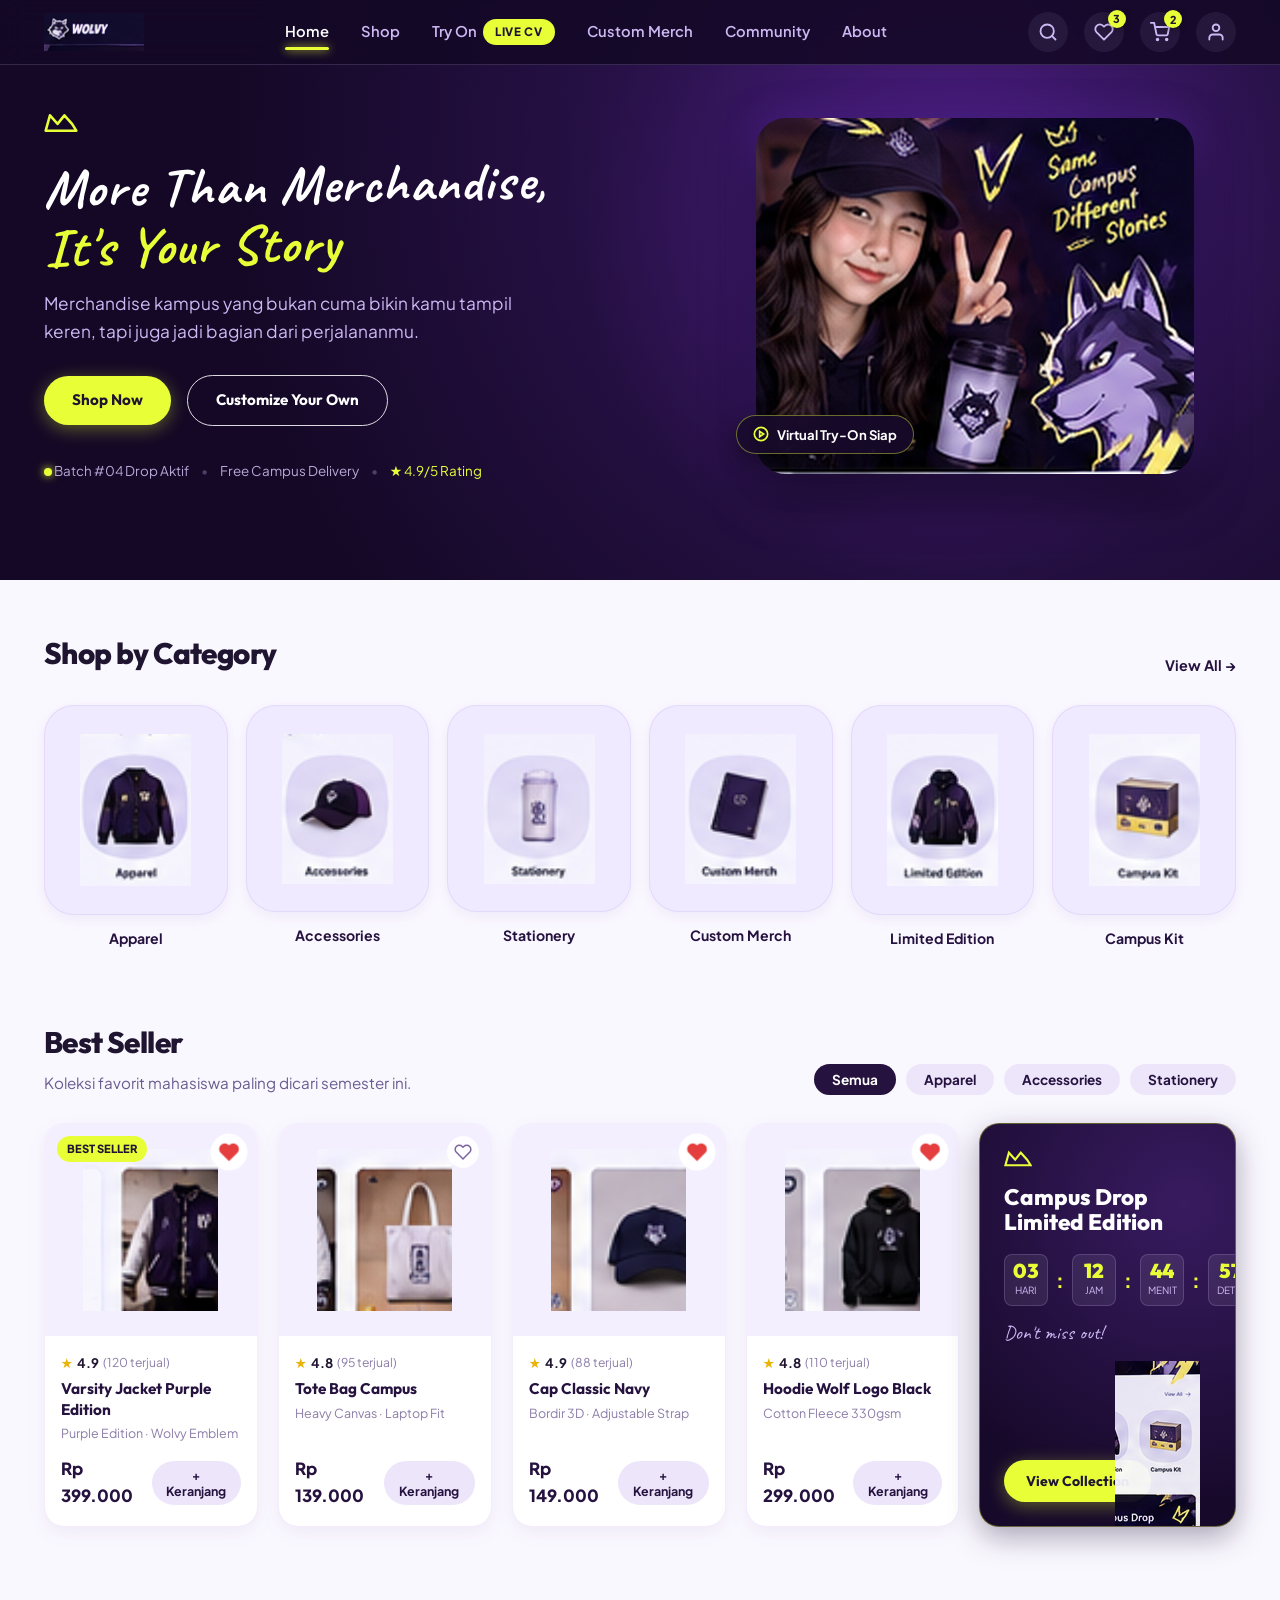
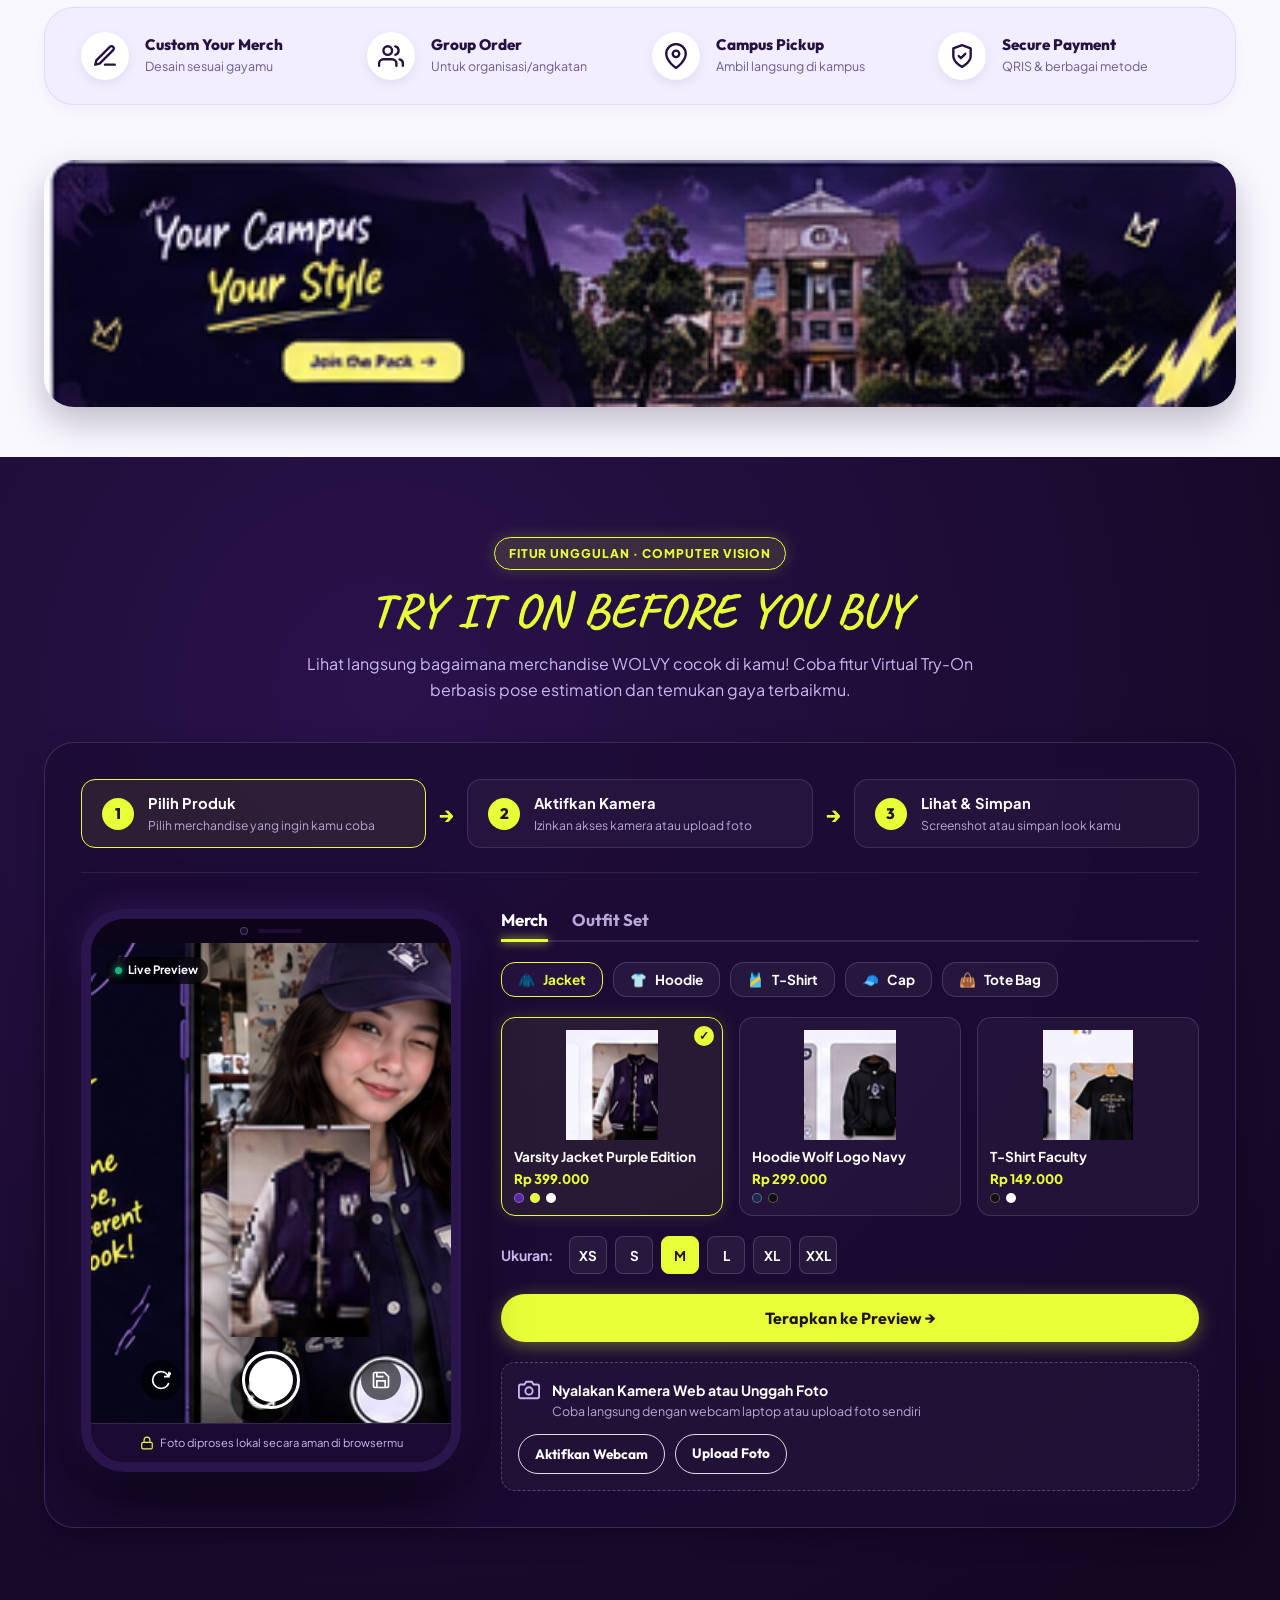
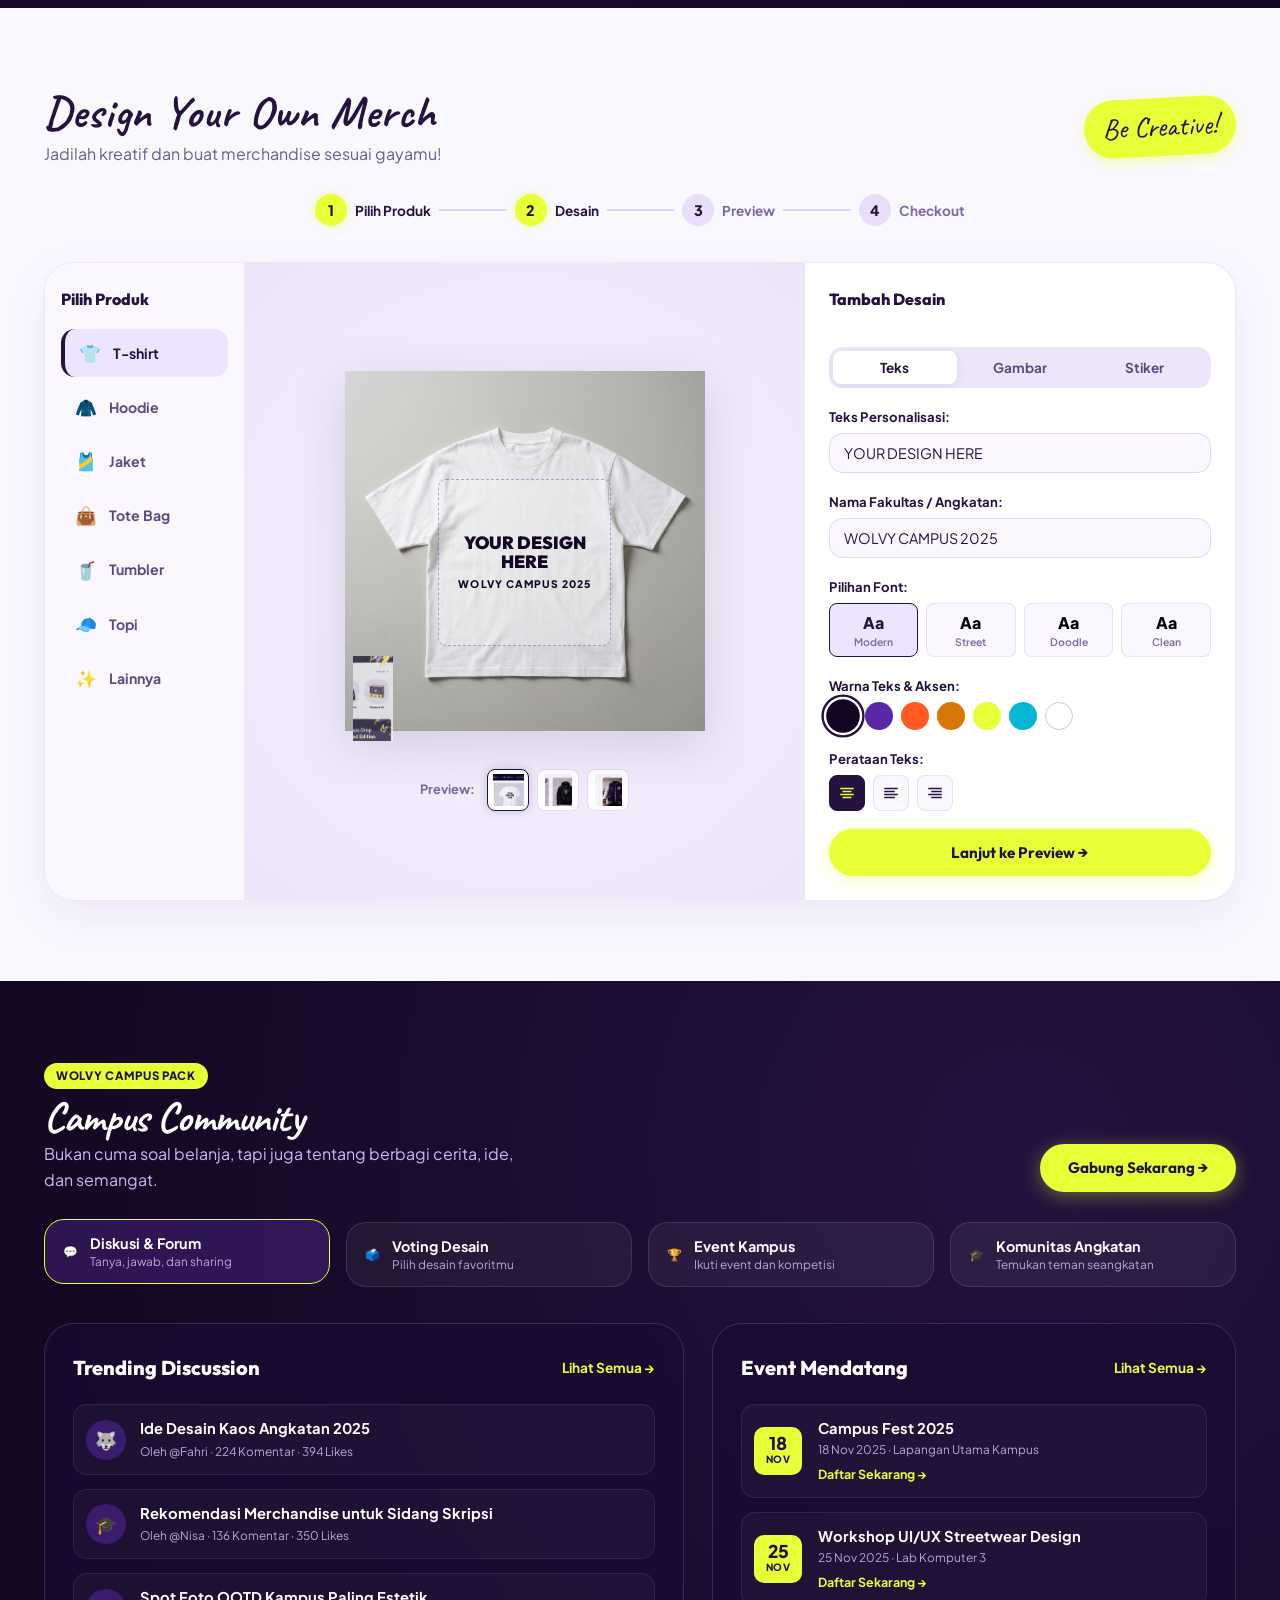
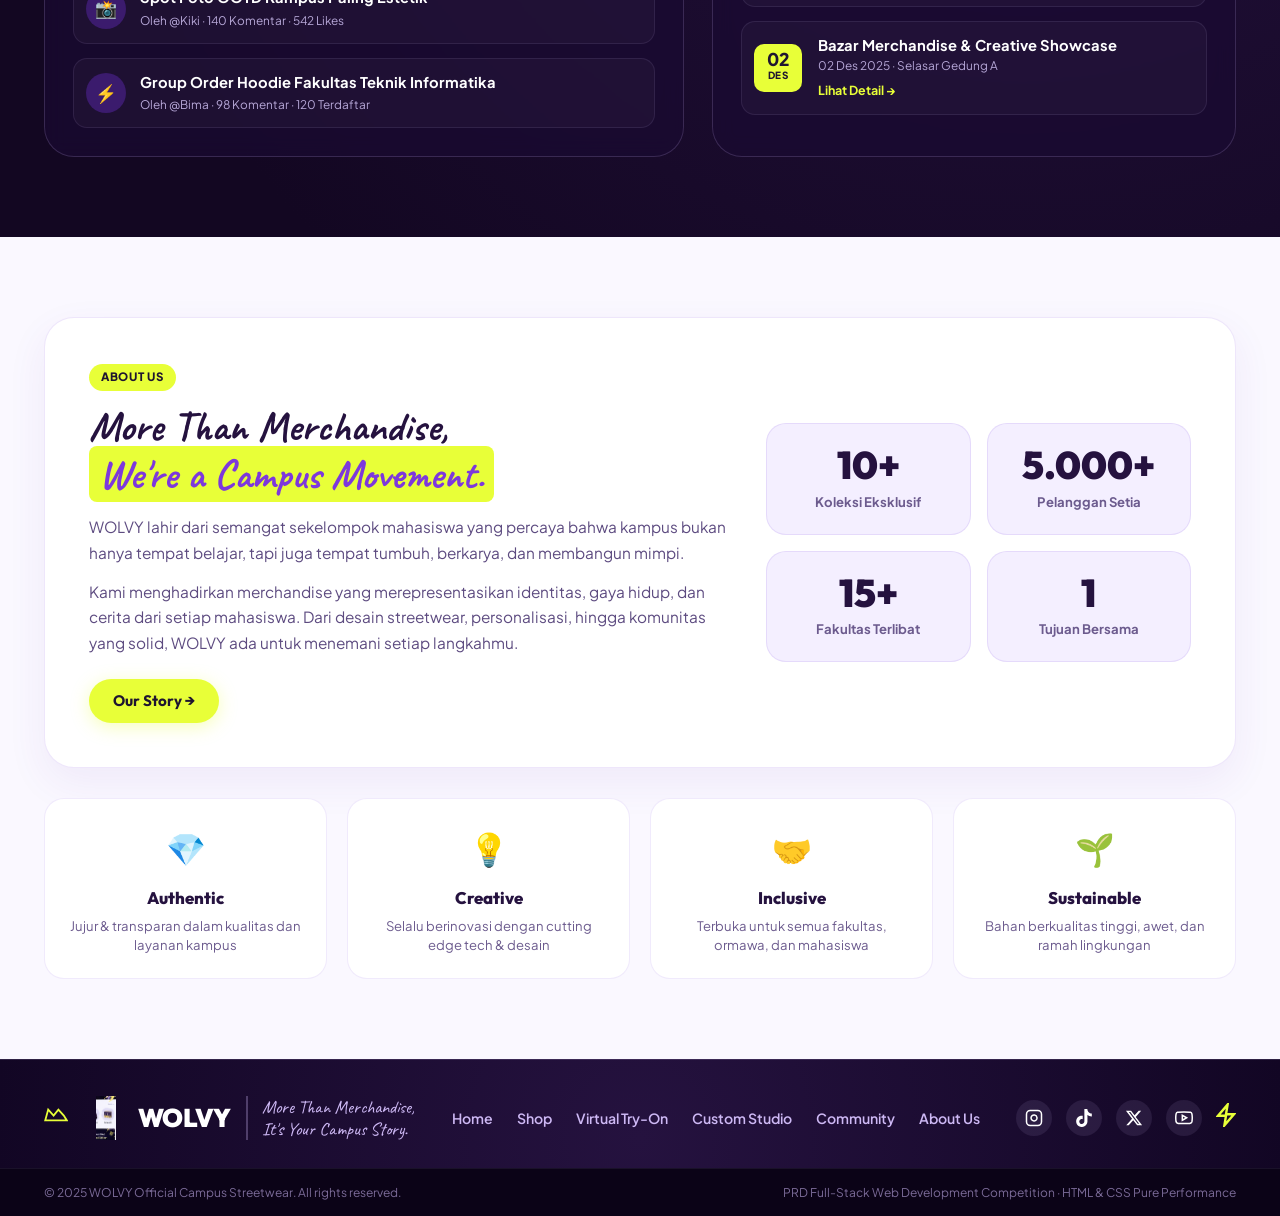
==== index.html @ 72dfd1f1 "feat: complete all PRD flows, enhancements, and competition README" ====
<!DOCTYPE html>
<html lang="id">
<head>
  <meta charset="UTF-8">
  <meta name="viewport" content="width=device-width, initial-scale=1.0">
  <title>WOLVY — More Than Merchandise, It's Your Campus Story</title>
  <meta name="description" content="Platform e-commerce merchandise streetwear kampus dengan fitur Virtual Try-On berbasis Computer Vision dan personalisasi desain custom.">
  <link rel="preconnect" href="https://fonts.googleapis.com">
  <link rel="preconnect" href="https://fonts.gstatic.com" crossorigin>
  <link href="https://fonts.googleapis.com/css2?family=Outfit:wght@400;500;600;700;800;900&family=Permanent+Marker&family=Plus+Jakarta+Sans:wght@300;400;500;600;700;800&family=Caveat:wght@600;700&display=swap" rel="stylesheet">
  <link rel="stylesheet" href="style.css">
</head>
<body>

  <!-- ==================== HEADER & NAVBAR ==================== -->
  <header class="header" id="mainHeader">
    <div class="nav-container">
      <!-- Brand Logo -->
      <a href="#" class="brand-logo" aria-label="WOLVY Home">
        <img src="assets/wolvy_logo_clean.png" alt="WOLVY Logo" class="brand-logo-img">
      </a>

      <!-- Desktop Navigation Links -->
      <nav class="nav-menu" id="navMenu">
        <a href="index.html" class="nav-link active">Home</a>
        <a href="shop.html" class="nav-link">Shop</a>
        <a href="tryon.html" class="nav-link nav-highlight">
          Try On <span class="badge-pill">LIVE CV</span>
        </a>
        <a href="#custom-merch" class="nav-link">Custom Merch</a>
        <a href="community.html" class="nav-link">Community</a>
        <a href="about.html" class="nav-link">About</a>
      </nav>

      <!-- Right Utility Actions -->
      <div class="nav-actions">
        <!-- Search Trigger -->
        <button class="icon-btn" id="searchBtn" aria-label="Cari produk" title="Cari (Ctrl+K)">
          <svg width="20" height="20" viewBox="0 0 24 24" fill="none" stroke="currentColor" stroke-width="2.2" stroke-linecap="round" stroke-linejoin="round">
            <circle cx="11" cy="11" r="8"></circle>
            <line x1="21" y1="21" x2="16.65" y2="16.65"></line>
          </svg>
        </button>

        <!-- Wishlist Trigger -->
        <a href="wishlist.html" class="icon-btn" id="wishlistBtn" aria-label="Wishlist" title="Wishlist favorit">
          <svg width="20" height="20" viewBox="0 0 24 24" fill="none" stroke="currentColor" stroke-width="2.2" stroke-linecap="round" stroke-linejoin="round">
            <path d="M20.84 4.61a5.5 5.5 0 0 0-7.78 0L12 5.67l-1.06-1.06a5.5 5.5 0 0 0-7.78 7.78l1.06 1.06L12 21.23l7.78-7.78 1.06-1.06a5.5 5.5 0 0 0 0-7.78z"></path>
          </svg>
          <span class="badge-count" id="wishlistCount">3</span>
        </a>

        <!-- Cart Trigger -->
        <button class="icon-btn cart-btn" id="cartBtn" aria-label="Keranjang belanja" title="Keranjang Belanja">
          <svg width="20" height="20" viewBox="0 0 24 24" fill="none" stroke="currentColor" stroke-width="2.2" stroke-linecap="round" stroke-linejoin="round">
            <circle cx="9" cy="21" r="1"></circle>
            <circle cx="20" cy="21" r="1"></circle>
            <path d="M1 1h4l2.68 13.39a2 2 0 0 0 2 1.61h9.72a2 2 0 0 0 2-1.61L23 6H6"></path>
          </svg>
          <span class="badge-count" id="cartBadge">2</span>
        </button>

        <!-- Profile / Auth Trigger -->
        <button class="icon-btn profile-btn" id="userBtn" aria-label="Akun pengguna" title="Akun Demo & Admin">
          <svg width="20" height="20" viewBox="0 0 24 24" fill="none" stroke="currentColor" stroke-width="2.2" stroke-linecap="round" stroke-linejoin="round">
            <path d="M20 21v-2a4 4 0 0 0-4-4H8a4 4 0 0 0-4 4v2"></path>
            <circle cx="12" cy="7" r="4"></circle>
          </svg>
        </button>

        <!-- Mobile Hamburger Toggle -->
        <button class="hamburger-btn" id="mobileMenuBtn" aria-label="Buka menu navigasi">
          <span></span>
          <span></span>
          <span></span>
        </button>
      </div>
    </div>
  </header>

  <!-- ==================== HERO SECTION ==================== -->
  <section class="hero-section" id="hero">
    <div class="hero-bg-energy"></div>
    <div class="hero-container">
      <!-- Left Content -->
      <div class="hero-content">
        <!-- Neon Crown Accent -->
        <div class="hero-doodle-crown">
          <svg width="34" height="26" viewBox="0 0 40 30" fill="none" stroke="#E8FF38" stroke-width="3" stroke-linecap="round" stroke-linejoin="round">
            <path d="M2 24L7 6L16 16L24 6L33 16L38 24H2Z"></path>
          </svg>
        </div>

        <h1 class="hero-title">
          More Than Merchandise,<br>
          <span class="text-neon">It's Your Story</span>
        </h1>

        <p class="hero-subtitle">
          Merchandise kampus yang bukan cuma bikin kamu tampil keren, tapi juga jadi bagian dari perjalananmu.
        </p>

        <!-- CTA Buttons -->
        <div class="hero-actions">
          <a href="#bestseller" class="btn btn-primary" id="heroShopBtn">
            Shop Now
          </a>
          <a href="#custom-merch" class="btn btn-outline" id="heroCustomBtn">
            Customize Your Own
          </a>
        </div>

        <!-- Micro Features Indicator -->
        <div class="hero-meta-strip">
          <div class="meta-item">
            <span class="meta-dot"></span>
            <span>Batch #04 Drop Aktif</span>
          </div>
          <div class="meta-divider">•</div>
          <div class="meta-item">
            <span>Free Campus Delivery</span>
          </div>
          <div class="meta-divider">•</div>
          <div class="meta-item">
            <span class="text-neon">★ 4.9/5 Rating</span>
          </div>
        </div>
      </div>

      <!-- Right Visual (Exact reference artwork: Student + Wolf Mascot + Yellow Doodles) -->
      <div class="hero-visual-wrapper">
        <div class="hero-visual-card">
          <img src="assets/hero_clean_hd.png" alt="WOLVY Student Model & Mascot" class="hero-main-img">
          
          <div class="floating-badge badge-bot-left" id="tryOnPillBadge">
            <svg width="16" height="16" viewBox="0 0 24 24" fill="none" stroke="#E8FF38" stroke-width="2.5"><circle cx="12" cy="12" r="10"></circle><polygon points="10 8 16 12 10 16 10 8"></polygon></svg>
            <span>Virtual Try-On Siap</span>
          </div>
        </div>
      </div>
    </div>
  </section>

  <!-- ==================== SHOP BY CATEGORY ==================== -->
  <section class="categories-section" id="categories">
    <div class="section-container">
      <div class="section-header">
        <h2 class="section-title">Shop by Category</h2>
        <a href="shop.html" class="section-link">View All &rarr;</a>
      </div>

      <!-- Categories Grid (6 Cards with Soft Lavender Pods) -->
      <div class="categories-grid">
        <div class="category-card" data-category="apparel">
          <div class="category-icon-box">
            <img src="assets/cat_apparel.png" alt="Apparel" class="category-img">
          </div>
          <span class="category-label">Apparel</span>
        </div>

        <div class="category-card" data-category="accessories">
          <div class="category-icon-box">
            <img src="assets/cat_accessories.png" alt="Accessories" class="category-img">
          </div>
          <span class="category-label">Accessories</span>
        </div>

        <div class="category-card" data-category="stationery">
          <div class="category-icon-box">
            <img src="assets/cat_stationery.png" alt="Stationery" class="category-img">
          </div>
          <span class="category-label">Stationery</span>
        </div>

        <div class="category-card" data-category="custom">
          <div class="category-icon-box">
            <img src="assets/cat_custom.png" alt="Custom Merch" class="category-img">
          </div>
          <span class="category-label">Custom Merch</span>
        </div>

        <div class="category-card" data-category="limited">
          <div class="category-icon-box">
            <img src="assets/cat_limited.png" alt="Limited Edition" class="category-img">
          </div>
          <span class="category-label">Limited Edition</span>
        </div>

        <div class="category-card" data-category="campuskit">
          <div class="category-icon-box">
            <img src="assets/cat_campuskit.png" alt="Campus Kit" class="category-img">
          </div>
          <span class="category-label">Campus Kit</span>
        </div>
      </div>
    </div>
  </section>

  <!-- ==================== BEST SELLER SECTION ==================== -->
  <section class="bestseller-section" id="bestseller">
    <div class="section-container">
      <div class="section-header">
        <div>
          <h2 class="section-title">Best Seller</h2>
          <p class="section-desc">Koleksi favorit mahasiswa paling dicari semester ini.</p>
        </div>
        <div class="category-filter-chips">
          <button class="chip-btn active" data-filter="all">Semua</button>
          <button class="chip-btn" data-filter="apparel">Apparel</button>
          <button class="chip-btn" data-filter="accessories">Accessories</button>
          <button class="chip-btn" data-filter="stationery">Stationery</button>
        </div>
      </div>

      <!-- Product & Drop Grid -->
      <div class="bestseller-grid">
        <!-- Product 1: Varsity Jacket Purple Edition -->
        <div class="product-card" data-cat="apparel">
          <div class="product-thumb">
            <span class="product-tag tag-bestseller">Best Seller</span>
            <button class="btn-wishlist" aria-label="Tambah ke wishlist" data-id="1">
              <svg width="18" height="18" viewBox="0 0 24 24" fill="none" stroke="currentColor" stroke-width="2"><path d="M20.84 4.61a5.5 5.5 0 0 0-7.78 0L12 5.67l-1.06-1.06a5.5 5.5 0 0 0-7.78 7.78l1.06 1.06L12 21.23l7.78-7.78 1.06-1.06a5.5 5.5 0 0 0 0-7.78z"></path></svg>
            </button>
            <img src="assets/p_varsity.png" alt="Varsity Jacket Purple Edition" class="product-img">
            <div class="product-quick-overlay">
              <button class="btn-quick-view" data-product="1">Quick View</button>
            </div>
          </div>
          <div class="product-info">
            <div class="product-rating">
              <span class="star-icon">★</span>
              <span class="rating-val">4.9</span>
              <span class="rating-count">(120 terjual)</span>
            </div>
            <h3 class="product-title">Varsity Jacket Purple Edition</h3>
            <p class="product-variant-hint">Purple Edition · Wolvy Emblem</p>
            <div class="product-price-row">
              <span class="product-price">Rp 399.000</span>
              <button class="btn-add-cart" data-id="1" data-name="Varsity Jacket Purple Edition" data-price="399000" data-img="assets/p_varsity.png">
                + Keranjang
              </button>
            </div>
          </div>
        </div>

        <!-- Product 2: Tote Bag Campus -->
        <div class="product-card" data-cat="accessories">
          <div class="product-thumb">
            <button class="btn-wishlist" aria-label="Tambah ke wishlist" data-id="2">
              <svg width="18" height="18" viewBox="0 0 24 24" fill="none" stroke="currentColor" stroke-width="2"><path d="M20.84 4.61a5.5 5.5 0 0 0-7.78 0L12 5.67l-1.06-1.06a5.5 5.5 0 0 0-7.78 7.78l1.06 1.06L12 21.23l7.78-7.78 1.06-1.06a5.5 5.5 0 0 0 0-7.78z"></path></svg>
            </button>
            <img src="assets/p_totebag.png" alt="Tote Bag Campus" class="product-img">
            <div class="product-quick-overlay">
              <button class="btn-quick-view" data-product="2">Quick View</button>
            </div>
          </div>
          <div class="product-info">
            <div class="product-rating">
              <span class="star-icon">★</span>
              <span class="rating-val">4.8</span>
              <span class="rating-count">(95 terjual)</span>
            </div>
            <h3 class="product-title">Tote Bag Campus</h3>
            <p class="product-variant-hint">Heavy Canvas · Laptop Fit</p>
            <div class="product-price-row">
              <span class="product-price">Rp 139.000</span>
              <button class="btn-add-cart" data-id="2" data-name="Tote Bag Campus" data-price="139000" data-img="assets/p_totebag.png">
                + Keranjang
              </button>
            </div>
          </div>
        </div>

        <!-- Product 3: Cap Classic Navy -->
        <div class="product-card" data-cat="accessories">
          <div class="product-thumb">
            <button class="btn-wishlist" aria-label="Tambah ke wishlist" data-id="3">
              <svg width="18" height="18" viewBox="0 0 24 24" fill="none" stroke="currentColor" stroke-width="2"><path d="M20.84 4.61a5.5 5.5 0 0 0-7.78 0L12 5.67l-1.06-1.06a5.5 5.5 0 0 0-7.78 7.78l1.06 1.06L12 21.23l7.78-7.78 1.06-1.06a5.5 5.5 0 0 0 0-7.78z"></path></svg>
            </button>
            <img src="assets/p_cap.png" alt="Cap Classic Navy" class="product-img">
            <div class="product-quick-overlay">
              <button class="btn-quick-view" data-product="3">Quick View</button>
            </div>
          </div>
          <div class="product-info">
            <div class="product-rating">
              <span class="star-icon">★</span>
              <span class="rating-val">4.9</span>
              <span class="rating-count">(88 terjual)</span>
            </div>
            <h3 class="product-title">Cap Classic Navy</h3>
            <p class="product-variant-hint">Bordir 3D · Adjustable Strap</p>
            <div class="product-price-row">
              <span class="product-price">Rp 149.000</span>
              <button class="btn-add-cart" data-id="3" data-name="Cap Classic Navy" data-price="149000" data-img="assets/p_cap.png">
                + Keranjang
              </button>
            </div>
          </div>
        </div>

        <!-- Product 4: Hoodie Wolf Logo Black -->
        <div class="product-card" data-cat="apparel">
          <div class="product-thumb">
            <button class="btn-wishlist" aria-label="Tambah ke wishlist" data-id="4">
              <svg width="18" height="18" viewBox="0 0 24 24" fill="none" stroke="currentColor" stroke-width="2"><path d="M20.84 4.61a5.5 5.5 0 0 0-7.78 0L12 5.67l-1.06-1.06a5.5 5.5 0 0 0-7.78 7.78l1.06 1.06L12 21.23l7.78-7.78 1.06-1.06a5.5 5.5 0 0 0 0-7.78z"></path></svg>
            </button>
            <img src="assets/p_hoodie.png" alt="Hoodie Wolf Logo Black" class="product-img">
            <div class="product-quick-overlay">
              <button class="btn-quick-view" data-product="4">Quick View</button>
            </div>
          </div>
          <div class="product-info">
            <div class="product-rating">
              <span class="star-icon">★</span>
              <span class="rating-val">4.8</span>
              <span class="rating-count">(110 terjual)</span>
            </div>
            <h3 class="product-title">Hoodie Wolf Logo Black</h3>
            <p class="product-variant-hint">Cotton Fleece 330gsm</p>
            <div class="product-price-row">
              <span class="product-price">Rp 299.000</span>
              <button class="btn-add-cart" data-id="4" data-name="Hoodie Wolf Logo Black" data-price="299000" data-img="assets/p_hoodie.png">
                + Keranjang
              </button>
            </div>
          </div>
        </div>

        <!-- Card 5: Campus Drop Limited Edition Card (Countdown & Mascot) -->
        <div class="campus-drop-card" id="dropCard">
          <div class="drop-card-doodle-crown">
            <svg width="28" height="22" viewBox="0 0 40 30" fill="none" stroke="#E8FF38" stroke-width="3">
              <path d="M2 24L7 6L16 16L24 6L33 16L38 24H2Z"></path>
            </svg>
          </div>
          
          <h3 class="drop-card-title">Campus Drop<br>Limited Edition</h3>
          
          <!-- Live Countdown Timer -->
          <div class="drop-countdown" id="dropCountdown">
            <div class="time-block">
              <span class="time-num" id="cdDays">03</span>
              <span class="time-label">Hari</span>
            </div>
            <span class="time-sep">:</span>
            <div class="time-block">
              <span class="time-num" id="cdHours">12</span>
              <span class="time-label">Jam</span>
            </div>
            <span class="time-sep">:</span>
            <div class="time-block">
              <span class="time-num" id="cdMins">45</span>
              <span class="time-label">Menit</span>
            </div>
            <span class="time-sep">:</span>
            <div class="time-block">
              <span class="time-num" id="cdSecs">27</span>
              <span class="time-label">Detik</span>
            </div>
          </div>

          <p class="drop-card-subtext">Don't miss out!</p>

          <a href="#tryon" class="btn btn-primary drop-btn">
            View Collection
          </a>

          <!-- Peeking Wolf Mascot from Reference -->
          <div class="drop-mascot-peek">
            <img src="assets/mascot.png" alt="Wolf Mascot" class="mascot-peek-img">
          </div>
        </div>
      </div>
    </div>
  </section>

  <!-- ==================== VALUE PROPOSITION / TRUST BAR ==================== -->
  <section class="trust-bar-section">
    <div class="section-container">
      <div class="trust-bar-container">
        <!-- Feature 1: Custom Your Merch -->
        <div class="trust-item">
          <div class="trust-icon">
            <svg width="26" height="26" viewBox="0 0 24 24" fill="none" stroke="#25123F" stroke-width="2.2" stroke-linecap="round" stroke-linejoin="round">
              <path d="M12 20h9"></path>
              <path d="M16.5 3.5a2.121 2.121 0 0 1 3 3L7 19l-4 1 1-4L16.5 3.5z"></path>
            </svg>
          </div>
          <div class="trust-text">
            <strong class="trust-title">Custom Your Merch</strong>
            <span class="trust-desc">Desain sesuai gayamu</span>
          </div>
        </div>

        <!-- Feature 2: Group Order -->
        <div class="trust-item">
          <div class="trust-icon">
            <svg width="26" height="26" viewBox="0 0 24 24" fill="none" stroke="#25123F" stroke-width="2.2" stroke-linecap="round" stroke-linejoin="round">
              <path d="M17 21v-2a4 4 0 0 0-4-4H5a4 4 0 0 0-4 4v2"></path>
              <circle cx="9" cy="7" r="4"></circle>
              <path d="M23 21v-2a4 4 0 0 0-3-3.87"></path>
              <path d="M16 3.13a4 4 0 0 1 0 7.75"></path>
            </svg>
          </div>
          <div class="trust-text">
            <strong class="trust-title">Group Order</strong>
            <span class="trust-desc">Untuk organisasi/angkatan</span>
          </div>
        </div>

        <!-- Feature 3: Campus Pickup -->
        <div class="trust-item">
          <div class="trust-icon">
            <svg width="26" height="26" viewBox="0 0 24 24" fill="none" stroke="#25123F" stroke-width="2.2" stroke-linecap="round" stroke-linejoin="round">
              <path d="M21 10c0 7-9 13-9 13s-9-6-9-13a9 9 0 0 1 18 0z"></path>
              <circle cx="12" cy="10" r="3"></circle>
            </svg>
          </div>
          <div class="trust-text">
            <strong class="trust-title">Campus Pickup</strong>
            <span class="trust-desc">Ambil langsung di kampus</span>
          </div>
        </div>

        <!-- Feature 4: Secure Payment -->
        <div class="trust-item">
          <div class="trust-icon">
            <svg width="26" height="26" viewBox="0 0 24 24" fill="none" stroke="#25123F" stroke-width="2.2" stroke-linecap="round" stroke-linejoin="round">
              <path d="M12 22s8-4 8-10V5l-8-3-8 3v7c0 6 8 10 8 10z"></path>
              <path d="M9 12l2 2 4-4"></path>
            </svg>
          </div>
          <div class="trust-text">
            <strong class="trust-title">Secure Payment</strong>
            <span class="trust-desc">QRIS & berbagai metode</span>
          </div>
        </div>
      </div>
    </div>
  </section>

  <!-- ==================== CAMPUS LIFESTYLE BANNER ==================== -->
  <section class="campus-banner-section">
    <div class="section-container">
      <a href="#tryon" class="lifestyle-banner-link" title="Join the Pack - Virtual Try On">
        <img src="assets/campus_lifestyle_banner.png" alt="Your Campus Your Style - Join the Pack" class="lifestyle-banner-img">
      </a>
    </div>
  </section>

  <!-- ==================== VIRTUAL TRY-ON SPOTLIGHT (PRD FR-12 & Reference) ==================== -->
  <section class="tryon-spotlight-section" id="tryon">
    <div class="section-container">
      <!-- Section Header -->
      <div class="tryon-intro">
        <span class="badge-pill-neon">FITUR UNGGULAN · COMPUTER VISION</span>
        <h2 class="tryon-headline">TRY IT ON BEFORE YOU BUY</h2>
        <p class="tryon-subtext">
          Lihat langsung bagaimana merchandise WOLVY cocok di kamu! Coba fitur Virtual Try-On berbasis pose estimation dan temukan gaya terbaikmu.
        </p>
      </div>

      <!-- Try-On Interactive Showcase Card (From Image 2 in Reference) -->
      <div class="tryon-studio-card">
        <!-- 3-Step Flow Guide -->
        <div class="tryon-steps-bar">
          <div class="step-card active">
            <span class="step-num">1</span>
            <div class="step-desc">
              <strong>Pilih Produk</strong>
              <span>Pilih merchandise yang ingin kamu coba</span>
            </div>
          </div>
          <div class="step-arrow">&rarr;</div>
          <div class="step-card">
            <span class="step-num">2</span>
            <div class="step-desc">
              <strong>Aktifkan Kamera</strong>
              <span>Izinkan akses kamera atau upload foto</span>
            </div>
          </div>
          <div class="step-arrow">&rarr;</div>
          <div class="step-card">
            <span class="step-num">3</span>
            <div class="step-desc">
              <strong>Lihat &amp; Simpan</strong>
              <span>Screenshot atau simpan look kamu</span>
            </div>
          </div>
        </div>

        <!-- Try-On Interactive Main Grid -->
        <div class="tryon-main-grid">
          <!-- Left: Live Try-On Camera Canvas -->
          <div class="tryon-viewport-container">
            <div class="tryon-phone-frame">
              <div class="phone-notch">
                <span class="camera-lens"></span>
                <span class="speaker"></span>
              </div>
              <div class="phone-screen" id="phoneScreen">
                <div class="live-status-pill">
                  <span class="live-dot"></span> Live Preview
                </div>
                
                <!-- Display Image / Video -->
                <img src="assets/tryon_girl.png" alt="Virtual Try-On Model Preview" id="tryonModelImg" class="tryon-model-image">
                <video id="webcamVideo" autoplay playsinline muted style="display: none;"></video>
                <canvas id="poseCanvas"></canvas>

                <!-- Product Overlay on Model -->
                <div class="tryon-overlay-layer" id="tryonOverlay">
                  <img src="assets/varsity_transparent.png" alt="Overlay Apparel" id="tryonOverlayAsset" class="overlay-item">
                </div>

                <!-- Phone Camera Controls Overlay -->
                <div class="phone-camera-bar">
                  <button class="cam-action-btn" id="flipCamBtn" title="Ganti Kamera">
                    <svg width="20" height="20" viewBox="0 0 24 24" fill="none" stroke="currentColor" stroke-width="2"><path d="M21.5 2v6h-6M21.34 15.57a10 10 0 1 1-.57-8.38l5.67-5.67"/></svg>
                  </button>
                  <button class="cam-shutter-btn" id="captureLookBtn" title="Ambil Foto Look">
                    <span class="shutter-inner"></span>
                  </button>
                  <button class="cam-action-btn" id="saveLookBtn" title="Simpan Look">
                    <svg width="20" height="20" viewBox="0 0 24 24" fill="none" stroke="currentColor" stroke-width="2"><path d="M19 21H5a2 2 0 0 1-2-2V5a2 2 0 0 1 2-2h11l5 5v11a2 2 0 0 1-2 2z"></path><polyline points="17 21 17 13 7 13 7 21"></polyline><polyline points="7 3 7 8 15 8"></polyline></svg>
                  </button>
                </div>
              </div>
              <div class="phone-privacy-hint">
                <svg width="14" height="14" viewBox="0 0 24 24" fill="none" stroke="#E8FF38" stroke-width="2"><rect x="3" y="11" width="18" height="11" rx="2" ry="2"></rect><path d="M7 11V7a5 5 0 0 1 10 0v4"></path></svg>
                <span>Foto diproses lokal secara aman di browsermu</span>
              </div>
            </div>
          </div>

          <!-- Right: Interactive Product & Outfit Customizer -->
          <div class="tryon-control-panel">
            <div class="panel-tabs">
              <button class="panel-tab active" data-tab="merch">Merch</button>
              <button class="panel-tab" data-tab="outfit">Outfit Set</button>
            </div>

            <!-- Merch Type Selector -->
            <div class="merch-type-selector">
              <button class="merch-type-btn active" data-type="jacket">
                <span class="type-icon">🧥</span>
                <span>Jacket</span>
              </button>
              <button class="merch-type-btn" data-type="hoodie">
                <span class="type-icon">👕</span>
                <span>Hoodie</span>
              </button>
              <button class="merch-type-btn" data-type="tshirt">
                <span class="type-icon">🎽</span>
                <span>T-Shirt</span>
              </button>
              <button class="merch-type-btn" data-type="cap">
                <span class="type-icon">🧢</span>
                <span>Cap</span>
              </button>
              <button class="merch-type-btn" data-type="totebag">
                <span class="type-icon">👜</span>
                <span>Tote Bag</span>
              </button>
            </div>

            <!-- Merch Options Slider Cards -->
            <div class="merch-items-slider">
              <!-- Item 1 (Selected) -->
              <div class="slider-item active" data-product-id="1" data-name="Varsity Jacket Purple Edition" data-price="Rp 399.000" data-img="assets/p_varsity.png">
                <div class="slider-item-check">&#10003;</div>
                <img src="assets/p_varsity.png" alt="Varsity Jacket" class="slider-img">
                <div class="slider-meta">
                  <h4 class="slider-title">Varsity Jacket Purple Edition</h4>
                  <span class="slider-price">Rp 399.000</span>
                  <div class="color-dots">
                    <span class="c-dot purple"></span>
                    <span class="c-dot yellow"></span>
                    <span class="c-dot white"></span>
                  </div>
                </div>
              </div>

              <!-- Item 2 -->
              <div class="slider-item" data-product-id="4" data-name="Hoodie Wolf Logo Navy" data-price="Rp 299.000" data-img="assets/p_hoodie.png">
                <img src="assets/p_hoodie.png" alt="Hoodie Wolf Logo" class="slider-img">
                <div class="slider-meta">
                  <h4 class="slider-title">Hoodie Wolf Logo Navy</h4>
                  <span class="slider-price">Rp 299.000</span>
                  <div class="color-dots">
                    <span class="c-dot navy"></span>
                    <span class="c-dot black"></span>
                  </div>
                </div>
              </div>

              <!-- Item 3 -->
              <div class="slider-item" data-product-id="11" data-name="T-Shirt Faculty Streetwear" data-price="Rp 149.000" data-img="assets/p_tshirt.png">
                <img src="assets/p_tshirt.png" alt="T-Shirt Classic" class="slider-img">
                <div class="slider-meta">
                  <h4 class="slider-title">T-Shirt Faculty</h4>
                  <span class="slider-price">Rp 149.000</span>
                  <div class="color-dots">
                    <span class="c-dot black"></span>
                    <span class="c-dot white"></span>
                  </div>
                </div>
              </div>
            </div>

            <!-- Ukuran Selector -->
            <div class="size-selector-row">
              <label class="size-label">Ukuran:</label>
              <div class="size-options">
                <button class="size-chip">XS</button>
                <button class="size-chip">S</button>
                <button class="size-chip active">M</button>
                <button class="size-chip">L</button>
                <button class="size-chip">XL</button>
                <button class="size-chip">XXL</button>
              </div>
            </div>

            <!-- Action Button: Apply to Preview -->
            <button class="btn btn-primary btn-apply-preview" id="applyPreviewBtn">
              Terapkan ke Preview &rarr;
            </button>

            <!-- Camera / Photo Upload Fallback Card -->
            <div class="upload-alternative-card">
              <div class="upload-text">
                <svg width="22" height="22" viewBox="0 0 24 24" fill="none" stroke="#CDB8F4" stroke-width="2"><path d="M23 19a2 2 0 0 1-2 2H3a2 2 0 0 1-2-2V8a2 2 0 0 1 2-2h4l2-3h6l2 3h4a2 2 0 0 1 2 2z"></path><circle cx="12" cy="13" r="4"></circle></svg>
                <div>
                  <strong>Nyalakan Kamera Web atau Unggah Foto</strong>
                  <p>Coba langsung dengan webcam laptop atau upload foto sendiri</p>
                </div>
              </div>
              <div class="upload-btns">
                <button class="btn btn-sm btn-outline" id="toggleWebcamBtn">
                  Aktifkan Webcam
                </button>
                <label class="btn btn-sm btn-outline btn-file-label">
                  Upload Foto
                  <input type="file" id="photoUploadInput" accept="image/*" style="display: none;">
                </label>
              </div>
            </div>
          </div>
        </div>
      </div>
    </div>
  </section>

  <!-- ==================== DESIGN YOUR OWN MERCH (STUDIO) ==================== -->
  <section class="custom-studio-section" id="custom-merch">
    <div class="section-container">
      <!-- Studio Header -->
      <div class="studio-header">
        <div>
          <h2 class="studio-title">Design Your Own Merch</h2>
          <p class="studio-subtitle">Jadilah kreatif dan buat merchandise sesuai gayamu!</p>
        </div>
        <div class="studio-badge-tag">
          <span class="doodle-text">Be Creative!</span>
        </div>
      </div>

      <!-- Studio 4-Steps Bar -->
      <div class="studio-stepper">
        <div class="step-node active">
          <span class="node-circle">1</span>
          <span class="node-name">Pilih Produk</span>
        </div>
        <div class="node-line"></div>
        <div class="step-node active">
          <span class="node-circle">2</span>
          <span class="node-name">Desain</span>
        </div>
        <div class="node-line"></div>
        <div class="step-node">
          <span class="node-circle">3</span>
          <span class="node-name">Preview</span>
        </div>
        <div class="node-line"></div>
        <div class="step-node">
          <span class="node-circle">4</span>
          <span class="node-name">Checkout</span>
        </div>
      </div>

      <!-- Studio Editor Container -->
      <div class="studio-workspace-card">
        <!-- Column 1: Product Category Selector -->
        <div class="studio-col-products">
          <h4 class="studio-panel-title">Pilih Produk</h4>
          <ul class="studio-product-list">
            <li class="studio-prod-item active" data-type="tshirt">
              <span class="item-icon">👕</span>
              <span>T-shirt</span>
            </li>
            <li class="studio-prod-item" data-type="hoodie">
              <span class="item-icon">🧥</span>
              <span>Hoodie</span>
            </li>
            <li class="studio-prod-item" data-type="jaket">
              <span class="item-icon">🎽</span>
              <span>Jaket</span>
            </li>
            <li class="studio-prod-item" data-type="totebag">
              <span class="item-icon">👜</span>
              <span>Tote Bag</span>
            </li>
            <li class="studio-prod-item" data-type="tumbler">
              <span class="item-icon">🥤</span>
              <span>Tumbler</span>
            </li>
            <li class="studio-prod-item" data-type="topi">
              <span class="item-icon">🧢</span>
              <span>Topi</span>
            </li>
            <li class="studio-prod-item" data-type="lainnya">
              <span class="item-icon">✨</span>
              <span>Lainnya</span>
            </li>
          </ul>
        </div>

        <!-- Column 2: Live Canvas & Product Mockup -->
        <div class="studio-col-canvas">
          <div class="mockup-stage" id="mockupStage">
            <!-- T-Shirt Background Mockup -->
            <img src="assets/tshirt_mockup_clean.jpg" alt="Product Mockup Canvas" class="mockup-garment" id="mockupGarmentImg">

            <!-- Interactive Customizable Text Area -->
            <div class="mockup-print-area" id="printArea">
              <div class="custom-print-text" id="livePrintText">
                YOUR DESIGN HERE
              </div>
              <div class="custom-print-sub" id="livePrintSub">
                WOLVY CAMPUS 2025
              </div>
            </div>

            <!-- Peeking Wolf Crest at Bottom Left -->
            <div class="mockup-watermark">
              <img src="assets/mascot.png" alt="Wolvy Emblem" class="watermark-wolf">
            </div>
          </div>

          <!-- Preview Thumbnails (Front / Back / Model) -->
          <div class="mockup-thumb-bar">
            <span class="thumb-label">Preview:</span>
            <div class="thumb-group">
              <button class="thumb-btn active" data-angle="front">
                <img src="assets/tshirt_mockup.png" alt="Tampak Depan">
              </button>
              <button class="thumb-btn" data-angle="back">
                <img src="assets/p_hoodie.png" alt="Tampak Belakang">
              </button>
              <button class="thumb-btn" data-angle="model">
                <img src="assets/p_varsity.png" alt="Di Model">
              </button>
            </div>
          </div>
        </div>

        <!-- Column 3: Customization Design Tools -->
        <div class="studio-col-tools">
          <h4 class="studio-panel-title">Tambah Desain</h4>

          <!-- Tool Tabs -->
          <div class="tool-tabs">
            <button class="tool-tab active" data-tool="text">Teks</button>
            <button class="tool-tab" data-tool="gambar">Gambar</button>
            <button class="tool-tab" data-tool="stiker">Stiker</button>
          </div>

          <!-- Text Input Control -->
          <div class="tool-control-group">
            <label class="control-label" for="customTextInput">Teks Personalisasi:</label>
            <input type="text" id="customTextInput" class="tool-input-text" placeholder="Tulis teks di sini..." value="YOUR DESIGN HERE">
          </div>

          <!-- Subtext Input Control -->
          <div class="tool-control-group">
            <label class="control-label" for="customSubTextInput">Nama Fakultas / Angkatan:</label>
            <input type="text" id="customSubTextInput" class="tool-input-text" placeholder="Contoh: TEKNIK 2024" value="WOLVY CAMPUS 2025">
          </div>

          <!-- Font Style Choices -->
          <div class="tool-control-group">
            <label class="control-label">Pilihan Font:</label>
            <div class="font-selector-grid">
              <button class="font-btn active" data-font="Outfit">Aa <span class="font-name">Modern</span></button>
              <button class="font-btn" data-font="'Permanent Marker'">Aa <span class="font-name">Street</span></button>
              <button class="font-btn" data-font="'Caveat'">Aa <span class="font-name">Doodle</span></button>
              <button class="font-btn" data-font="'Plus Jakarta Sans'">Aa <span class="font-name">Clean</span></button>
            </div>
          </div>

          <!-- Color Swatches -->
          <div class="tool-control-group">
            <label class="control-label">Warna Teks &amp; Aksen:</label>
            <div class="color-palette-swatches">
              <button class="swatch-circle active" style="background-color: #120624;" data-color="#120624" title="Dark Navy"></button>
              <button class="swatch-circle" style="background-color: #5828A8;" data-color="#5828A8" title="Purple"></button>
              <button class="swatch-circle" style="background-color: #FF5A1F;" data-color="#FF5A1F" title="Orange"></button>
              <button class="swatch-circle" style="background-color: #D97706;" data-color="#D97706" title="Amber"></button>
              <button class="swatch-circle" style="background-color: #E8FF38;" data-color="#E8FF38" title="Neon Yellow"></button>
              <button class="swatch-circle" style="background-color: #06B6D4;" data-color="#06B6D4" title="Cyan"></button>
              <button class="swatch-circle" style="background-color: #FFFFFF; border: 1px solid #ccc;" data-color="#FFFFFF" title="White"></button>
            </div>
          </div>

          <!-- Alignment Buttons -->
          <div class="tool-control-group">
            <label class="control-label">Perataan Teks:</label>
            <div class="align-btn-group">
              <button class="align-btn active" data-align="center">
                <svg width="18" height="18" viewBox="0 0 24 24" fill="none" stroke="currentColor" stroke-width="2"><line x1="18" y1="10" x2="6" y2="10"></line><line x1="21" y1="6" x2="3" y2="6"></line><line x1="21" y1="14" x2="3" y2="14"></line><line x1="18" y1="18" x2="6" y2="18"></line></svg>
              </button>
              <button class="align-btn" data-align="left">
                <svg width="18" height="18" viewBox="0 0 24 24" fill="none" stroke="currentColor" stroke-width="2"><line x1="17" y1="10" x2="3" y2="10"></line><line x1="21" y1="6" x2="3" y2="6"></line><line x1="21" y1="14" x2="3" y2="14"></line><line x1="17" y1="18" x2="3" y2="18"></line></svg>
              </button>
              <button class="align-btn" data-align="right">
                <svg width="18" height="18" viewBox="0 0 24 24" fill="none" stroke="currentColor" stroke-width="2"><line x1="21" y1="10" x2="7" y2="10"></line><line x1="21" y1="6" x2="3" y2="6"></line><line x1="21" y1="14" x2="3" y2="14"></line><line x1="21" y1="18" x2="7" y2="18"></line></svg>
              </button>
            </div>
          </div>

          <!-- Submit CTA Button -->
          <button class="btn btn-primary btn-submit-design" id="submitDesignBtn">
            Lanjut ke Preview &rarr;
          </button>
        </div>
      </div>
    </div>
  </section>

  <!-- ==================== CAMPUS COMMUNITY & STORIES ==================== -->
  <section class="community-section" id="community">
    <div class="section-container">
      <div class="community-header">
        <div>
          <span class="badge-pill">WOLVY CAMPUS PACK</span>
          <h2 class="section-title">Campus Community</h2>
          <p class="community-subtitle">Bukan cuma soal belanja, tapi juga tentang berbagi cerita, ide, dan semangat.</p>
        </div>
        <a href="#custom-merch" class="btn btn-primary btn-gabung">Gabung Sekarang &rarr;</a>
      </div>

      <!-- Quick Action Navigation Tabs -->
      <div class="community-nav-pills">
        <button class="com-pill active">
          <span class="pill-icon">💬</span>
          <div>
            <strong>Diskusi &amp; Forum</strong>
            <span>Tanya, jawab, dan sharing</span>
          </div>
        </button>
        <button class="com-pill">
          <span class="pill-icon">🗳️</span>
          <div>
            <strong>Voting Desain</strong>
            <span>Pilih desain favoritmu</span>
          </div>
        </button>
        <button class="com-pill">
          <span class="pill-icon">🏆</span>
          <div>
            <strong>Event Kampus</strong>
            <span>Ikuti event dan kompetisi</span>
          </div>
        </button>
        <button class="com-pill">
          <span class="pill-icon">🎓</span>
          <div>
            <strong>Komunitas Angkatan</strong>
            <span>Temukan teman seangkatan</span>
          </div>
        </button>
      </div>

      <!-- Discussions & Events 2-Col Grid -->
      <div class="community-grid-2">
        <!-- Trending Discussions -->
        <div class="community-card">
          <div class="card-title-row">
            <h3 class="card-heading">Trending Discussion</h3>
            <a href="#" class="card-more-link">Lihat Semua &rarr;</a>
          </div>
          <div class="discussion-list">
            <div class="disc-item">
              <div class="disc-avatar">🐺</div>
              <div class="disc-body">
                <h4 class="disc-title">Ide Desain Kaos Angkatan 2025</h4>
                <div class="disc-meta">Oleh @Fahri · 224 Komentar · 394 Likes</div>
              </div>
            </div>
            <div class="disc-item">
              <div class="disc-avatar">🎓</div>
              <div class="disc-body">
                <h4 class="disc-title">Rekomendasi Merchandise untuk Sidang Skripsi</h4>
                <div class="disc-meta">Oleh @Nisa · 136 Komentar · 350 Likes</div>
              </div>
            </div>
            <div class="disc-item">
              <div class="disc-avatar">📸</div>
              <div class="disc-body">
                <h4 class="disc-title">Spot Foto OOTD Kampus Paling Estetik</h4>
                <div class="disc-meta">Oleh @Kiki · 140 Komentar · 542 Likes</div>
              </div>
            </div>
            <div class="disc-item">
              <div class="disc-avatar">⚡</div>
              <div class="disc-body">
                <h4 class="disc-title">Group Order Hoodie Fakultas Teknik Informatika</h4>
                <div class="disc-meta">Oleh @Bima · 98 Komentar · 120 Terdaftar</div>
              </div>
            </div>
          </div>
        </div>

        <!-- Upcoming Events -->
        <div class="community-card">
          <div class="card-title-row">
            <h3 class="card-heading">Event Mendatang</h3>
            <a href="#" class="card-more-link">Lihat Semua &rarr;</a>
          </div>
          <div class="event-list">
            <div class="event-item">
              <div class="event-date-badge">
                <span class="e-day">18</span>
                <span class="e-mon">NOV</span>
              </div>
              <div class="event-body">
                <h4 class="event-title">Campus Fest 2025</h4>
                <p class="event-venue">18 Nov 2025 · Lapangan Utama Kampus</p>
                <a href="#" class="event-cta">Daftar Sekarang &rarr;</a>
              </div>
            </div>
            <div class="event-item">
              <div class="event-date-badge">
                <span class="e-day">25</span>
                <span class="e-mon">NOV</span>
              </div>
              <div class="event-body">
                <h4 class="event-title">Workshop UI/UX Streetwear Design</h4>
                <p class="event-venue">25 Nov 2025 · Lab Komputer 3</p>
                <a href="#" class="event-cta">Daftar Sekarang &rarr;</a>
              </div>
            </div>
            <div class="event-item">
              <div class="event-date-badge">
                <span class="e-day">02</span>
                <span class="e-mon">DES</span>
              </div>
              <div class="event-body">
                <h4 class="event-title">Bazar Merchandise &amp; Creative Showcase</h4>
                <p class="event-venue">02 Des 2025 · Selasar Gedung A</p>
                <a href="#" class="event-cta">Lihat Detail &rarr;</a>
              </div>
            </div>
          </div>
        </div>
      </div>
    </div>
  </section>

  <!-- ==================== ABOUT US SECTION (From Reference) ==================== -->
  <section class="about-section" id="about">
    <div class="section-container">
      <div class="about-card-hero">
        <div class="about-text-side">
          <span class="badge-pill">ABOUT US</span>
          <h2 class="about-title">
            More Than Merchandise,<br>
            <span class="text-neon">We're a Campus Movement.</span>
          </h2>
          <p class="about-body">
            WOLVY lahir dari semangat sekelompok mahasiswa yang percaya bahwa kampus bukan hanya tempat belajar, tapi juga tempat tumbuh, berkarya, dan membangun mimpi.
          </p>
          <p class="about-body">
            Kami menghadirkan merchandise yang merepresentasikan identitas, gaya hidup, dan cerita dari setiap mahasiswa. Dari desain streetwear, personalisasi, hingga komunitas yang solid, WOLVY ada untuk menemani setiap langkahmu.
          </p>
          <a href="#bestseller" class="btn btn-primary btn-our-story">Our Story &rarr;</a>
        </div>

        <!-- Stats Numbers Grid -->
        <div class="about-stats-grid">
          <div class="stat-card">
            <span class="stat-number">10+</span>
            <span class="stat-label">Koleksi Eksklusif</span>
          </div>
          <div class="stat-card">
            <span class="stat-number">5.000+</span>
            <span class="stat-label">Pelanggan Setia</span>
          </div>
          <div class="stat-card">
            <span class="stat-number">15+</span>
            <span class="stat-label">Fakultas Terlibat</span>
          </div>
          <div class="stat-card">
            <span class="stat-number">1</span>
            <span class="stat-label">Tujuan Bersama</span>
          </div>
        </div>
      </div>

      <!-- Core Values -->
      <div class="values-grid">
        <div class="value-item">
          <span class="value-icon">💎</span>
          <h4 class="value-name">Authentic</h4>
          <p class="value-desc">Jujur &amp; transparan dalam kualitas dan layanan kampus</p>
        </div>
        <div class="value-item">
          <span class="value-icon">💡</span>
          <h4 class="value-name">Creative</h4>
          <p class="value-desc">Selalu berinovasi dengan cutting edge tech &amp; desain</p>
        </div>
        <div class="value-item">
          <span class="value-icon">🤝</span>
          <h4 class="value-name">Inclusive</h4>
          <p class="value-desc">Terbuka untuk semua fakultas, ormawa, dan mahasiswa</p>
        </div>
        <div class="value-item">
          <span class="value-icon">🌱</span>
          <h4 class="value-name">Sustainable</h4>
          <p class="value-desc">Bahan berkualitas tinggi, awet, dan ramah lingkungan</p>
        </div>
      </div>
    </div>
  </section>

  <!-- ==================== FOOTER (Identical to reference strip) ==================== -->
  <footer class="footer-strip" id="footer">
    <div class="footer-container">
      <!-- Left Mascot & Tagline -->
      <div class="footer-brand-side">
        <div class="footer-crown-doodle">
          <svg width="24" height="18" viewBox="0 0 40 30" fill="none" stroke="#E8FF38" stroke-width="3">
            <path d="M2 24L7 6L16 16L24 6L33 16L38 24H2Z"></path>
          </svg>
        </div>
        <div class="footer-logo-pack">
          <img src="assets/mascot.png" alt="WOLVY Mascot Logo" class="footer-mascot-img">
          <span class="footer-brand-title">WOLVY</span>
        </div>
        <div class="footer-tagline-text">
          More Than Merchandise,<br>It's Your Campus Story.
        </div>
      </div>

      <!-- Quick Nav Links -->
      <div class="footer-links-side">
        <a href="#hero">Home</a>
        <a href="#categories">Shop</a>
        <a href="#tryon">Virtual Try-On</a>
        <a href="#custom-merch">Custom Studio</a>
        <a href="#community">Community</a>
        <a href="#about">About Us</a>
      </div>

      <!-- Social Media Icons (Instagram, TikTok, X, YouTube) -->
      <div class="footer-social-side">
        <a href="https://instagram.com" target="_blank" rel="noopener" class="social-icon" aria-label="Instagram">
          <svg width="18" height="18" viewBox="0 0 24 24" fill="none" stroke="currentColor" stroke-width="2"><rect x="2" y="2" width="20" height="20" rx="5" ry="5"></rect><path d="M16 11.37A4 4 0 1 1 12.63 8 4 4 0 0 1 16 11.37z"></path><line x1="17.5" y1="6.5" x2="17.51" y2="6.5"></line></svg>
        </a>
        <a href="https://tiktok.com" target="_blank" rel="noopener" class="social-icon" aria-label="TikTok">
          <svg width="18" height="18" viewBox="0 0 24 24" fill="currentColor"><path d="M12.525.02c1.31-.02 2.61-.01 3.91-.02.08 1.53.63 3.09 1.75 4.17 1.12 1.11 2.7 1.62 4.24 1.79v4.03c-1.44-.05-2.89-.35-4.2-.97-.57-.26-1.1-.59-1.62-.93-.01 2.92.01 5.84-.02 8.75-.08 1.4-.54 2.79-1.35 3.94-1.31 1.92-3.58 3.17-5.91 3.21-1.43.08-2.86-.31-4.08-1.03-2.02-1.19-3.44-3.37-3.65-5.71-.02-.5-.03-1-.01-1.49.18-1.9 1.12-3.72 2.58-4.96 1.66-1.44 3.98-2.13 6.15-1.72.02 1.48-.04 2.96-.04 4.44-.99-.32-2.15-.23-3.02.37-.63.41-1.11 1.04-1.36 1.75-.21.51-.24 1.07-.14 1.61.24 1.64 1.82 2.89 3.49 2.75 1.5-.06 2.79-1.14 3.12-2.6.09-.43.12-.87.12-1.31V.02z"/></svg>
        </a>
        <a href="https://twitter.com" target="_blank" rel="noopener" class="social-icon" aria-label="X Twitter">
          <svg width="18" height="18" viewBox="0 0 24 24" fill="currentColor"><path d="M18.244 2.25h3.308l-7.227 8.26 8.502 11.24H16.17l-5.214-6.817L4.99 21.75H1.68l7.73-8.835L1.254 2.25H8.08l4.713 6.231zm-1.161 17.52h1.833L7.084 4.126H5.117z"/></svg>
        </a>
        <a href="https://youtube.com" target="_blank" rel="noopener" class="social-icon" aria-label="YouTube">
          <svg width="18" height="18" viewBox="0 0 24 24" fill="none" stroke="currentColor" stroke-width="2"><path d="M22.54 6.42a2.78 2.78 0 0 0-1.94-2C18.88 4 12 4 12 4s-6.88 0-8.6.46a2.78 2.78 0 0 0-1.94 2A29 29 0 0 0 1 11.75a29 29 0 0 0 .46 5.33A2.78 2.78 0 0 0 3.4 19c1.72.46 8.6.46 8.6.46s6.88 0 8.6-.46a2.78 2.78 0 0 0 1.94-2 29 29 0 0 0 .46-5.25 29 29 0 0 0-.46-5.33z"></path><polygon points="9.75 15.02 15.5 11.75 9.75 8.48 9.75 15.02"></polygon></svg>
        </a>
        <div class="footer-doodle-right">
          <svg width="20" height="24" viewBox="0 0 24 30" fill="none" stroke="#E8FF38" stroke-width="3">
            <path d="M14 2L2 16H12L10 28L22 14H12L14 2Z"></path>
          </svg>
        </div>
      </div>
    </div>
    
    <div class="footer-sub-bar">
      <div class="section-container sub-flex">
        <p>&copy; 2025 WOLVY Official Campus Streetwear. All rights reserved.</p>
        <p class="sub-credit">PRD Full-Stack Web Development Competition · HTML &amp; CSS Pure Performance</p>
      </div>
    </div>
  </footer>

  <!-- ==================== SHOPPING CART DRAWER (Interactive) ==================== -->
  <aside class="cart-drawer" id="cartDrawer" aria-hidden="true">
    <div class="cart-overlay" id="cartOverlay"></div>
    <div class="cart-panel">
      <div class="cart-header">
        <div class="cart-title-wrap">
          <h3 class="cart-title">Keranjang Belanja</h3>
          <span class="cart-count-pill" id="cartDrawerCount">2 Item</span>
        </div>
        <button class="cart-close-btn" id="cartCloseBtn" aria-label="Tutup Keranjang">&times;</button>
      </div>

      <!-- Cart Items List -->
      <div class="cart-items" id="cartItemsList">
        <!-- Item 1 -->
        <div class="cart-item" data-id="1">
          <img src="assets/p_varsity.png" alt="Varsity Jacket" class="cart-item-img">
          <div class="cart-item-details">
            <h4 class="cart-item-title">Varsity Jacket Purple Edition</h4>
            <span class="cart-item-variant">Ukuran: M · Warna: Purple</span>
            <div class="cart-item-price">Rp 399.000</div>
            <div class="qty-control">
              <button class="qty-btn qty-minus" data-id="1">-</button>
              <span class="qty-val">1</span>
              <button class="qty-btn qty-plus" data-id="1">+</button>
            </div>
          </div>
          <button class="cart-item-remove" data-id="1" title="Hapus Item">&times;</button>
        </div>

        <!-- Item 2 -->
        <div class="cart-item" data-id="2">
          <img src="assets/p_totebag.png" alt="Tote Bag Campus" class="cart-item-img">
          <div class="cart-item-details">
            <h4 class="cart-item-title">Tote Bag Campus</h4>
            <span class="cart-item-variant">Warna: Off-White</span>
            <div class="cart-item-price">Rp 139.000</div>
            <div class="qty-control">
              <button class="qty-btn qty-minus" data-id="2">-</button>
              <span class="qty-val">1</span>
              <button class="qty-btn qty-plus" data-id="2">+</button>
            </div>
          </div>
          <button class="cart-item-remove" data-id="2" title="Hapus Item">&times;</button>
        </div>
      </div>

      <!-- Cart Summary Footer -->
      <div class="cart-footer">
        <div class="cart-summary-row">
          <span>Subtotal</span>
          <span class="cart-subtotal" id="cartSubtotal">Rp 538.000</span>
        </div>
        <div class="cart-summary-row">
          <span>Ongkir Kampus</span>
          <span class="text-neon">GRATIS (Pickup)</span>
        </div>
        <div class="cart-summary-row cart-total-row">
          <span>Total Pembayaran</span>
          <span class="cart-total-price" id="cartTotalPrice">Rp 538.000</span>
        </div>

        <a href="checkout.html" class="btn btn-primary btn-checkout-trigger" id="checkoutBtn" style="text-decoration:none; display:flex; justify-content:center; align-items:center;">
          Checkout Pesanan &rarr;
        </a>
        <a href="cart.html" style="display:block; text-align:center; font-size:0.82rem; color:var(--color-lavender); text-decoration:underline; margin-top:8px;">
          Buka Halaman Keranjang Lengkap
        </a>
        <p class="cart-footer-note">Simulasi transaksi instan via QRIS / Virtual Account</p>
      </div>
    </div>
  </aside>

  <!-- ==================== QUICK VIEW PRODUCT MODAL ==================== -->
  <div class="modal" id="quickViewModal" aria-hidden="true">
    <div class="modal-backdrop" id="quickViewBackdrop"></div>
    <div class="modal-dialog modal-product">
      <button class="modal-close-btn" id="quickViewCloseBtn">&times;</button>
      <div class="modal-product-content">
        <div class="modal-product-gallery">
          <img src="assets/p_varsity.png" alt="Product Quick View" id="qvImage" class="qv-main-img">
          <div class="qv-tag-pill">Stok Tersedia: 24 pcs</div>
        </div>
        <div class="modal-product-details">
          <span class="badge-pill">OFFICIAL MERCHANDISE</span>
          <h3 class="qv-title" id="qvTitle">Varsity Jacket Purple Edition</h3>
          <div class="qv-rating">
            <span class="star-icon">★</span> 4.9 (120 Ulasan Mahasiswa)
          </div>
          <div class="qv-price" id="qvPrice">Rp 399.000</div>
          
          <p class="qv-desc">
            Varsity jacket edisi khusus kampus dengan desain modern dan bahan fleece cotton premium yang tebal namun sejuk digunakan saat kuliah maupun nongkrong.
          </p>

          <div class="qv-sizes">
            <label>Pilih Ukuran:</label>
            <div class="qv-size-group">
              <button class="size-chip">S</button>
              <button class="size-chip active">M</button>
              <button class="size-chip">L</button>
              <button class="size-chip">XL</button>
              <button class="size-chip">XXL</button>
            </div>
          </div>

          <div class="qv-actions">
            <button class="btn btn-primary" id="qvAddToCartBtn">Tambah ke Keranjang</button>
            <a href="#tryon" class="btn btn-outline" id="qvTryOnBtn">Coba Virtual Try-On</a>
          </div>
        </div>
      </div>
    </div>
  </div>

  <!-- ==================== SEARCH MODAL ==================== -->
  <div class="modal" id="searchModal" aria-hidden="true">
    <div class="modal-backdrop" id="searchBackdrop"></div>
    <div class="modal-dialog modal-search">
      <div class="search-input-wrap">
        <svg width="22" height="22" viewBox="0 0 24 24" fill="none" stroke="#CDB8F4" stroke-width="2"><circle cx="11" cy="11" r="8"></circle><line x1="21" y1="21" x2="16.65" y2="16.65"></line></svg>
        <input type="text" id="searchInput" placeholder="Cari varsity, totebag, hoodie, topi kampus..." autocomplete="off">
        <button class="search-close-x" id="searchCloseBtn">&times;</button>
      </div>
      <div class="search-suggestions">
        <span class="suggest-label">Paling Sering Dicari:</span>
        <div class="suggest-tags">
          <button class="tag-chip">Varsity Jacket Purple</button>
          <button class="tag-chip">Hoodie Wolf Logo</button>
          <button class="tag-chip">Cap Navy</button>
          <button class="tag-chip">Tumbler Wolf</button>
          <button class="tag-chip">Tote Bag Campus</button>
        </div>
      </div>
    </div>
  </div>

  <!-- ==================== USER PROFILE & DEMO MODAL ==================== -->
  <div class="modal" id="userModal" aria-hidden="true">
    <div class="modal-backdrop" id="userBackdrop"></div>
    <div class="modal-dialog modal-user">
      <button class="modal-close-btn" id="userCloseBtn">&times;</button>
      <div class="user-modal-header">
        <div class="user-avatar-large">🐺</div>
        <h3 class="user-name-title">Akun Demo Mahasiswa</h3>
        <p class="user-email-subtitle">mahasiswa.demo@kampus.ac.id</p>
        <span class="badge-pill-neon">Pelanggan Aktif</span>
      </div>
      <div class="user-menu-list">
        <a href="orders.html" class="user-menu-link" id="userOrdersLink">
          <span>📦 Pesanan Saya (Riwayat &amp; Status)</span>
          <span class="menu-arrow">&rarr;</span>
        </a>
        <a href="wishlist.html" class="user-menu-link" id="userWishlistLink">
          <span>❤️ Wishlist Favorit</span>
          <span class="menu-arrow">&rarr;</span>
        </a>
        <a href="tryon.html" class="user-menu-link">
          <span>📸 Virtual Try-On Live</span>
          <span class="menu-arrow">&rarr;</span>
        </a>
        <a href="admin.html" class="user-menu-link" style="color:var(--color-neon-yellow);">
          <span>🛡️ Dashboard Admin Toko (FR-09..FR-11)</span>
          <span class="menu-arrow">&rarr;</span>
        </a>
        <a href="login.html" class="user-menu-link" style="color:#CDB8F4;">
          <span>🚪 Ganti Akun / Logout (FR-04)</span>
          <span class="menu-arrow">&rarr;</span>
        </a>
        <div class="user-role-switch">
          <div class="switch-info">
            <strong>Role Demo Lomba:</strong>
            <span>Akses langsung panel kelola</span>
          </div>
          <a href="admin.html" class="btn btn-sm btn-outline" style="text-decoration:none;">Buka Admin</a>
        </div>
      </div>
    </div>
  </div>

  <!-- Toast Notification Container -->
  <div class="toast-container" id="toastContainer"></div>

  <script src="script.js"></script>
</body>
</html>
---- style.css ----
/* ==========================================================================
   WOLVY — Official Campus Streetwear Design System
   Matches PRD WOLVY & referensi.docx
   ========================================================================== */

/* ---------- CSS Custom Properties & Design Tokens ---------- */
:root {
  /* Brand Color Tokens (PRD Section 7) */
  --color-dark-purple: #25123F;
  --color-dark-bg: #130722;
  --color-dark-surface: #1B0B33;
  --color-dark-card: #220F3E;
  --color-dark-border: rgba(205, 184, 244, 0.18);
  
  --color-lavender: #CDB8F4;
  --color-lavender-light: #F4EFFF;
  --color-lavender-subtle: #EFEAFF;
  --color-lavender-dark: #8F72CA;
  
  --color-neon-yellow: #E8FF38;
  --color-neon-hover: #D6EC22;
  --color-neon-shadow: rgba(232, 255, 56, 0.35);

  --color-white: #FFFFFF;
  --color-text-main: #FFFFFF;
  --color-text-muted: #B7A8D8;
  --color-text-dark: #1F1530;
  
  /* Fonts */
  --font-primary: 'Plus Jakarta Sans', -apple-system, BlinkMacSystemFont, sans-serif;
  --font-heading: 'Outfit', sans-serif;
  --font-doodle: 'Permanent Marker', 'Caveat', cursive;
  --font-hand: 'Caveat', cursive;

  /* Layout & Spacing */
  --container-max-width: 1240px;
  --radius-sm: 8px;
  --radius-md: 14px;
  --radius-lg: 20px;
  --radius-xl: 30px;
  --radius-pill: 9999px;
  
  /* Transitions */
  --transition-fast: 0.18s ease;
  --transition-normal: 0.3s cubic-bezier(0.16, 1, 0.3, 1);
  --shadow-card: 0 10px 30px -10px rgba(10, 2, 25, 0.6);
  --shadow-neon: 0 0 25px var(--color-neon-shadow);
}

/* ---------- CSS Reset & Base ---------- */
*, *::before, *::after {
  box-sizing: border-box;
  margin: 0;
  padding: 0;
}

html {
  scroll-behavior: smooth;
  font-size: 16px;
}

body {
  font-family: var(--font-primary);
  background-color: var(--color-dark-bg);
  color: var(--color-text-main);
  line-height: 1.6;
  overflow-x: hidden;
  -webkit-font-smoothing: antialiased;
}

img {
  max-width: 100%;
  height: auto;
  display: block;
}

a {
  color: inherit;
  text-decoration: none;
  transition: color var(--transition-fast);
}

button {
  font-family: inherit;
  border: none;
  background: none;
  cursor: pointer;
  outline: none;
}

.section-container {
  width: 100%;
  max-width: var(--container-max-width);
  margin: 0 auto;
  padding: 0 24px;
}

/* ---------- Typography & Utility Styles ---------- */
.text-neon {
  color: var(--color-neon-yellow);
}

.highlight-yellow {
  color: var(--color-neon-yellow);
  text-shadow: 0 0 18px rgba(232, 255, 56, 0.4);
}

.section-header {
  display: flex;
  justify-content: space-between;
  align-items: flex-end;
  margin-bottom: 28px;
  flex-wrap: wrap;
  gap: 16px;
}

.section-title {
  font-family: var(--font-heading);
  font-size: 1.85rem;
  font-weight: 800;
  color: var(--color-text-dark);
  letter-spacing: -0.02em;
}

.section-desc {
  font-size: 0.95rem;
  color: #6B5B8E;
  margin-top: 4px;
}

.section-link {
  font-size: 0.9rem;
  font-weight: 700;
  color: var(--color-dark-purple);
  display: inline-flex;
  align-items: center;
  gap: 6px;
  transition: transform var(--transition-fast);
}

.section-link:hover {
  transform: translateX(4px);
  color: var(--color-neon-yellow);
}

/* Badges */
.badge-pill {
  display: inline-flex;
  align-items: center;
  gap: 6px;
  padding: 4px 12px;
  font-size: 0.72rem;
  font-weight: 800;
  text-transform: uppercase;
  letter-spacing: 0.06em;
  background-color: var(--color-neon-yellow);
  color: var(--color-text-dark);
  border-radius: var(--radius-pill);
}

.badge-pill-neon {
  display: inline-flex;
  align-items: center;
  padding: 6px 14px;
  font-size: 0.75rem;
  font-weight: 800;
  letter-spacing: 0.08em;
  background: rgba(232, 255, 56, 0.12);
  color: var(--color-neon-yellow);
  border: 1px solid var(--color-neon-yellow);
  border-radius: var(--radius-pill);
  box-shadow: 0 0 15px rgba(232, 255, 56, 0.2);
}

/* Buttons */
.btn {
  display: inline-flex;
  align-items: center;
  justify-content: center;
  gap: 8px;
  font-family: var(--font-heading);
  font-size: 0.95rem;
  font-weight: 700;
  padding: 12px 28px;
  border-radius: var(--radius-pill);
  cursor: pointer;
  transition: all var(--transition-normal);
  text-decoration: none;
}

.btn-primary {
  background-color: var(--color-neon-yellow);
  color: var(--color-text-dark);
  box-shadow: 0 4px 18px rgba(232, 255, 56, 0.35);
}

.btn-primary:hover {
  background-color: var(--color-neon-hover);
  transform: translateY(-2px);
  box-shadow: 0 8px 24px rgba(232, 255, 56, 0.5);
}

.btn-outline {
  background: transparent;
  color: var(--color-white);
  border: 1.8px solid rgba(255, 255, 255, 0.85);
}

.btn-outline:hover {
  background: rgba(255, 255, 255, 0.12);
  border-color: var(--color-neon-yellow);
  color: var(--color-neon-yellow);
  transform: translateY(-2px);
}

.btn-sm {
  padding: 8px 16px;
  font-size: 0.85rem;
}

/* ==========================================================================
   HEADER & NAVBAR
   ========================================================================== */
.header {
  position: fixed;
  top: 0;
  left: 0;
  width: 100%;
  z-index: 1000;
  background: rgba(20, 8, 38, 0.88);
  backdrop-filter: blur(14px);
  -webkit-backdrop-filter: blur(14px);
  border-bottom: 1px solid var(--color-dark-border);
  transition: background-color var(--transition-normal);
}

.header.scrolled {
  background: rgba(16, 6, 32, 0.96);
  box-shadow: 0 10px 25px rgba(0, 0, 0, 0.4);
}

.nav-container {
  max-width: var(--container-max-width);
  margin: 0 auto;
  padding: 12px 24px;
  display: flex;
  align-items: center;
  justify-content: space-between;
}

.brand-logo {
  display: flex;
  align-items: center;
}

.brand-logo-img {
  height: 38px;
  width: auto;
  object-fit: contain;
}

.nav-menu {
  display: flex;
  align-items: center;
  gap: 32px;
}

.nav-link {
  font-size: 0.92rem;
  font-weight: 600;
  color: var(--color-lavender);
  position: relative;
  padding: 6px 0;
}

.nav-link:hover,
.nav-link.active {
  color: var(--color-white);
}

.nav-link.active::after {
  content: '';
  position: absolute;
  bottom: 0;
  left: 0;
  width: 100%;
  height: 3px;
  background-color: var(--color-neon-yellow);
  border-radius: var(--radius-pill);
  box-shadow: 0 0 10px var(--color-neon-yellow);
}

.nav-highlight {
  display: inline-flex;
  align-items: center;
  gap: 6px;
}

.nav-actions {
  display: flex;
  align-items: center;
  gap: 16px;
}

.icon-btn {
  position: relative;
  width: 40px;
  height: 40px;
  border-radius: 50%;
  display: flex;
  align-items: center;
  justify-content: center;
  color: var(--color-lavender);
  background: rgba(205, 184, 244, 0.08);
  transition: all var(--transition-fast);
}

.icon-btn:hover {
  background: rgba(205, 184, 244, 0.18);
  color: var(--color-white);
  transform: translateY(-2px);
}

.badge-count {
  position: absolute;
  top: -2px;
  right: -2px;
  background-color: var(--color-neon-yellow);
  color: var(--color-text-dark);
  font-size: 0.68rem;
  font-weight: 800;
  width: 18px;
  height: 18px;
  border-radius: 50%;
  display: flex;
  align-items: center;
  justify-content: center;
  box-shadow: 0 2px 6px rgba(0, 0, 0, 0.3);
}

.hamburger-btn {
  display: none;
  flex-direction: column;
  justify-content: space-around;
  width: 32px;
  height: 24px;
  background: transparent;
}

.hamburger-btn span {
  width: 100%;
  height: 3px;
  background-color: var(--color-white);
  border-radius: 2px;
  transition: all var(--transition-fast);
}

/* ==========================================================================
   HERO SECTION
   ========================================================================== */
.hero-section {
  position: relative;
  min-height: 580px;
  padding-top: 110px;
  padding-bottom: 50px;
  background: radial-gradient(circle at 75% 30%, rgba(98, 45, 170, 0.45) 0%, rgba(20, 8, 38, 0.98) 70%),
              linear-gradient(180deg, #18092E 0%, #130722 100%);
  overflow: hidden;
}

.hero-bg-energy {
  position: absolute;
  top: 0;
  right: 0;
  width: 65%;
  height: 100%;
  background: radial-gradient(circle at 60% 40%, rgba(138, 43, 226, 0.25), transparent 60%);
  pointer-events: none;
}

.hero-container {
  max-width: var(--container-max-width);
  margin: 0 auto;
  padding: 0 24px;
  display: grid;
  grid-template-columns: 1.15fr 0.95fr;
  align-items: center;
  gap: 40px;
  position: relative;
  z-index: 2;
}

.hero-content {
  max-width: 580px;
}

.hero-doodle-crown {
  margin-bottom: 12px;
  animation: floatBounce 3s ease-in-out infinite;
}

.hero-title {
  font-family: var(--font-doodle);
  font-size: 3.4rem;
  line-height: 1.08;
  color: var(--color-white);
  margin-bottom: 18px;
  letter-spacing: 0.02em;
  transform: rotate(-1deg);
}

.hero-subtitle {
  font-size: 1.08rem;
  color: var(--color-lavender);
  margin-bottom: 30px;
  max-width: 490px;
  line-height: 1.6;
}

.hero-actions {
  display: flex;
  align-items: center;
  gap: 16px;
  flex-wrap: wrap;
  margin-bottom: 34px;
}

.hero-meta-strip {
  display: flex;
  align-items: center;
  gap: 12px;
  font-size: 0.84rem;
  color: var(--color-text-muted);
}

.meta-dot {
  width: 8px;
  height: 8px;
  background-color: var(--color-neon-yellow);
  border-radius: 50%;
  display: inline-block;
  box-shadow: 0 0 8px var(--color-neon-yellow);
}

.meta-divider {
  color: rgba(205, 184, 244, 0.3);
}

/* Hero Visual Card */
.hero-visual-wrapper {
  position: relative;
  display: flex;
  justify-content: center;
}

.hero-visual-card {
  position: relative;
  border-radius: var(--radius-xl);
  overflow: visible;
}

.hero-main-img {
  width: 100%;
  max-width: 520px;
  border-radius: var(--radius-xl);
  box-shadow: 0 20px 50px rgba(0, 0, 0, 0.6), 0 0 35px rgba(118, 56, 219, 0.4);
  transition: transform var(--transition-normal);
}

.hero-main-img:hover {
  transform: scale(1.02);
}

.floating-badge {
  position: absolute;
  padding: 8px 16px;
  background: rgba(24, 10, 44, 0.85);
  backdrop-filter: blur(10px);
  border: 1px solid rgba(232, 255, 56, 0.4);
  border-radius: var(--radius-pill);
  color: var(--color-white);
  font-size: 0.82rem;
  font-weight: 700;
  display: flex;
  align-items: center;
  gap: 8px;
  box-shadow: 0 8px 20px rgba(0, 0, 0, 0.4);
}

.badge-top-right {
  top: -12px;
  right: -10px;
  font-family: var(--font-hand);
  font-size: 1.1rem;
  color: var(--color-neon-yellow);
  border-color: var(--color-neon-yellow);
  transform: rotate(2deg);
}

.badge-bot-left {
  bottom: 20px;
  left: -20px;
  cursor: pointer;
  transition: transform var(--transition-fast);
}

.badge-bot-left:hover {
  transform: scale(1.05);
  background: rgba(35, 14, 66, 0.95);
}

.badge-pulse {
  width: 8px;
  height: 8px;
  background-color: var(--color-neon-yellow);
  border-radius: 50%;
  box-shadow: 0 0 10px var(--color-neon-yellow);
  animation: pulse 1.8s infinite;
}

/* ==========================================================================
   SHOP BY CATEGORY (Light pod containers matching reference)
   ========================================================================== */
.categories-section {
  padding: 50px 0 35px 0;
  background: #FAF8FF;
  color: var(--color-text-dark);
}

.categories-grid {
  display: grid;
  grid-template-columns: repeat(6, 1fr);
  gap: 18px;
}

.category-card {
  display: flex;
  flex-direction: column;
  align-items: center;
  cursor: pointer;
  transition: transform var(--transition-normal);
}

.category-card:hover {
  transform: translateY(-6px);
}

.category-icon-box {
  width: 100%;
  aspect-ratio: 1 / 1;
  background-color: var(--color-lavender-subtle);
  border-radius: var(--radius-xl);
  display: flex;
  align-items: center;
  justify-content: center;
  padding: 14px;
  box-shadow: 0 4px 14px rgba(98, 45, 170, 0.08);
  border: 1.5px solid rgba(205, 184, 244, 0.35);
  transition: all var(--transition-fast);
}

.category-card:hover .category-icon-box {
  background-color: #E6DCFF;
  border-color: var(--color-dark-purple);
  box-shadow: 0 10px 22px rgba(98, 45, 170, 0.16);
}

.category-img {
  width: 85%;
  height: 85%;
  object-fit: contain;
  transition: transform var(--transition-fast);
}

.category-card:hover .category-img {
  transform: scale(1.08);
}

.category-label {
  margin-top: 12px;
  font-size: 0.88rem;
  font-weight: 700;
  color: var(--color-dark-purple);
  text-align: center;
}

/* ==========================================================================
   BEST SELLER SECTION & CAMPUS DROP CARD
   ========================================================================== */
.bestseller-section {
  padding: 35px 0 60px 0;
  background: #FAF8FF;
  color: var(--color-text-dark);
}

.category-filter-chips {
  display: flex;
  gap: 10px;
}

.chip-btn {
  padding: 7px 18px;
  border-radius: var(--radius-pill);
  font-size: 0.85rem;
  font-weight: 700;
  background: #EDE6FB;
  color: var(--color-dark-purple);
  transition: all var(--transition-fast);
}

.chip-btn:hover,
.chip-btn.active {
  background: var(--color-dark-purple);
  color: var(--color-white);
}

.bestseller-grid {
  display: grid;
  grid-template-columns: repeat(4, 1fr) 1.2fr;
  gap: 20px;
}

/* Product Card */
.product-card {
  background: #FFFFFF;
  border-radius: var(--radius-lg);
  overflow: hidden;
  box-shadow: 0 6px 20px rgba(70, 25, 120, 0.06);
  border: 1px solid rgba(205, 184, 244, 0.25);
  display: flex;
  flex-direction: column;
  transition: all var(--transition-normal);
}

.product-card:hover {
  transform: translateY(-6px);
  box-shadow: 0 14px 30px rgba(70, 25, 120, 0.14);
}

.product-thumb {
  position: relative;
  background: #F4EFFF;
  aspect-ratio: 1 / 1;
  display: flex;
  align-items: center;
  justify-content: center;
  padding: 16px;
  overflow: hidden;
}

.product-img {
  width: 90%;
  height: 90%;
  object-fit: contain;
  transition: transform var(--transition-normal);
}

.product-card:hover .product-img {
  transform: scale(1.06);
}

.product-tag {
  position: absolute;
  top: 12px;
  left: 12px;
  font-size: 0.7rem;
  font-weight: 800;
  padding: 4px 10px;
  border-radius: var(--radius-pill);
  text-transform: uppercase;
}

.tag-bestseller {
  background: var(--color-neon-yellow);
  color: var(--color-text-dark);
}

.btn-wishlist {
  position: absolute;
  top: 12px;
  right: 12px;
  width: 32px;
  height: 32px;
  background: rgba(255, 255, 255, 0.85);
  backdrop-filter: blur(4px);
  border-radius: 50%;
  display: flex;
  align-items: center;
  justify-content: center;
  color: #7A659E;
  transition: all var(--transition-fast);
}

.btn-wishlist:hover,
.btn-wishlist.active {
  color: #E53E3E;
  background: #FFFFFF;
  transform: scale(1.15);
}

.btn-wishlist.active svg {
  fill: #E53E3E;
}

.product-quick-overlay {
  position: absolute;
  bottom: 0;
  left: 0;
  width: 100%;
  padding: 12px;
  background: linear-gradient(to top, rgba(20, 8, 38, 0.7), transparent);
  opacity: 0;
  transform: translateY(10px);
  transition: all var(--transition-fast);
  display: flex;
  justify-content: center;
}

.product-card:hover .product-quick-overlay {
  opacity: 1;
  transform: translateY(0);
}

.btn-quick-view {
  background: #FFFFFF;
  color: var(--color-dark-purple);
  font-size: 0.78rem;
  font-weight: 700;
  padding: 6px 14px;
  border-radius: var(--radius-pill);
  box-shadow: 0 4px 12px rgba(0,0,0,0.2);
}

.product-info {
  padding: 16px;
  display: flex;
  flex-direction: column;
  flex: 1;
}

.product-rating {
  display: flex;
  align-items: center;
  gap: 4px;
  font-size: 0.82rem;
  margin-bottom: 6px;
}

.star-icon {
  color: #EAB308;
}

.rating-val {
  font-weight: 700;
  color: var(--color-text-dark);
}

.rating-count {
  color: #8C7CA8;
  font-size: 0.76rem;
}

.product-title {
  font-family: var(--font-heading);
  font-size: 0.96rem;
  font-weight: 700;
  color: var(--color-dark-purple);
  line-height: 1.35;
  margin-bottom: 4px;
}

.product-variant-hint {
  font-size: 0.78rem;
  color: #8C7CA8;
  margin-bottom: 12px;
}

.product-price-row {
  margin-top: auto;
  display: flex;
  align-items: center;
  justify-content: space-between;
}

.product-price {
  font-size: 1.05rem;
  font-weight: 800;
  color: var(--color-dark-purple);
}

.btn-add-cart {
  background: #EDE6FB;
  color: var(--color-dark-purple);
  font-size: 0.78rem;
  font-weight: 700;
  padding: 6px 12px;
  border-radius: var(--radius-pill);
  transition: all var(--transition-fast);
}

.btn-add-cart:hover {
  background: var(--color-dark-purple);
  color: var(--color-neon-yellow);
}

/* Card 5: Campus Drop Limited Edition Card */
.campus-drop-card {
  position: relative;
  background: radial-gradient(circle at 80% 20%, #381B60 0%, #17092A 80%);
  border-radius: var(--radius-lg);
  padding: 24px;
  color: var(--color-white);
  overflow: hidden;
  display: flex;
  flex-direction: column;
  border: 1.5px solid rgba(232, 255, 56, 0.35);
  box-shadow: 0 10px 30px rgba(23, 9, 42, 0.35);
}

.drop-card-doodle-crown {
  margin-bottom: 8px;
}

.drop-card-title {
  font-family: var(--font-heading);
  font-size: 1.4rem;
  font-weight: 800;
  line-height: 1.15;
  color: var(--color-white);
  margin-bottom: 18px;
}

.drop-countdown {
  display: flex;
  align-items: center;
  gap: 8px;
  margin-bottom: 12px;
}

.time-block {
  display: flex;
  flex-direction: column;
  align-items: center;
  background: rgba(255, 255, 255, 0.08);
  border: 1px solid rgba(205, 184, 244, 0.2);
  padding: 6px 8px;
  border-radius: 8px;
  min-width: 44px;
}

.time-num {
  font-family: var(--font-heading);
  font-size: 1.25rem;
  font-weight: 900;
  color: var(--color-neon-yellow);
  line-height: 1;
}

.time-label {
  font-size: 0.62rem;
  color: var(--color-lavender);
  text-transform: uppercase;
  margin-top: 2px;
}

.time-sep {
  font-size: 1.2rem;
  font-weight: 800;
  color: var(--color-neon-yellow);
}

.drop-card-subtext {
  font-family: var(--font-hand);
  font-size: 1.2rem;
  color: var(--color-lavender);
  margin-bottom: 18px;
}

.drop-btn {
  margin-top: auto;
  align-self: flex-start;
  padding: 10px 22px;
  font-size: 0.88rem;
}

.drop-mascot-peek {
  position: absolute;
  bottom: -15px;
  right: -10px;
  width: 130px;
  pointer-events: none;
  opacity: 0.95;
}

/* ==========================================================================
   TRUST / VALUE PROPOSITION BAR (Light lavender pill card from reference)
   ========================================================================== */
.trust-bar-section {
  padding: 20px 0 35px 0;
  background: #FAF8FF;
}

.trust-bar-container {
  background: #F3EEFF;
  border-radius: var(--radius-xl);
  padding: 24px 36px;
  display: grid;
  grid-template-columns: repeat(4, 1fr);
  gap: 24px;
  border: 1px solid rgba(205, 184, 244, 0.4);
  box-shadow: 0 6px 18px rgba(98, 45, 170, 0.05);
}

.trust-item {
  display: flex;
  align-items: center;
  gap: 16px;
}

.trust-icon {
  width: 48px;
  height: 48px;
  border-radius: 50%;
  background: #FFFFFF;
  display: flex;
  align-items: center;
  justify-content: center;
  box-shadow: 0 4px 12px rgba(37, 18, 63, 0.08);
  flex-shrink: 0;
}

.trust-text {
  display: flex;
  flex-direction: column;
}

.trust-title {
  font-family: var(--font-heading);
  font-size: 0.95rem;
  font-weight: 800;
  color: var(--color-dark-purple);
  line-height: 1.2;
}

.trust-desc {
  font-size: 0.78rem;
  color: #6C5B8E;
  margin-top: 3px;
}

/* ==========================================================================
   CAMPUS LIFESTYLE BANNER ("Your Campus Your Style")
   ========================================================================== */
.campus-banner-section {
  padding: 20px 0 50px 0;
  background: #FAF8FF;
}

.lifestyle-banner-link {
  display: block;
  border-radius: var(--radius-xl);
  overflow: hidden;
  box-shadow: 0 16px 36px rgba(20, 8, 38, 0.25);
  transition: transform var(--transition-normal), box-shadow var(--transition-normal);
}

.lifestyle-banner-link:hover {
  transform: translateY(-4px);
  box-shadow: 0 20px 45px rgba(20, 8, 38, 0.35);
}

.lifestyle-banner-img {
  width: 100%;
  height: auto;
  display: block;
}

/* ==========================================================================
   VIRTUAL TRY-ON SPOTLIGHT (PRD FR-12 & Reference image2.png)
   ========================================================================== */
.tryon-spotlight-section {
  padding: 80px 0;
  background: radial-gradient(circle at 30% 20%, #2A124B 0%, #130722 90%);
  color: var(--color-white);
  position: relative;
  overflow: hidden;
}

.tryon-intro {
  text-align: center;
  max-width: 680px;
  margin: 0 auto 40px auto;
}

.tryon-headline {
  font-family: var(--font-doodle);
  font-size: 3rem;
  color: var(--color-neon-yellow);
  line-height: 1.1;
  margin: 14px 0;
  letter-spacing: 0.02em;
}

.tryon-subtext {
  font-size: 1rem;
  color: var(--color-lavender);
  line-height: 1.6;
}

.tryon-studio-card {
  background: rgba(27, 11, 51, 0.75);
  backdrop-filter: blur(14px);
  border: 1px solid var(--color-dark-border);
  border-radius: var(--radius-xl);
  padding: 36px;
  box-shadow: var(--shadow-card);
}

/* 3-Step Flow Guide */
.tryon-steps-bar {
  display: flex;
  align-items: center;
  justify-content: space-between;
  margin-bottom: 36px;
  padding-bottom: 24px;
  border-bottom: 1px solid rgba(205, 184, 244, 0.12);
  gap: 12px;
}

.step-card {
  display: flex;
  align-items: center;
  gap: 14px;
  background: rgba(255, 255, 255, 0.04);
  padding: 12px 20px;
  border-radius: var(--radius-md);
  border: 1px solid rgba(205, 184, 244, 0.15);
  flex: 1;
}

.step-card.active {
  border-color: var(--color-neon-yellow);
  background: rgba(232, 255, 56, 0.08);
}

.step-num {
  width: 32px;
  height: 32px;
  border-radius: 50%;
  background: var(--color-neon-yellow);
  color: var(--color-text-dark);
  font-family: var(--font-heading);
  font-weight: 800;
  display: flex;
  align-items: center;
  justify-content: center;
  font-size: 0.95rem;
}

.step-desc {
  display: flex;
  flex-direction: column;
}

.step-desc strong {
  font-size: 0.92rem;
  color: var(--color-white);
}

.step-desc span {
  font-size: 0.76rem;
  color: var(--color-text-muted);
}

.step-arrow {
  color: var(--color-neon-yellow);
  font-size: 1.3rem;
  font-weight: 800;
}

/* Try-On Main Grid */
.tryon-main-grid {
  display: grid;
  grid-template-columns: 380px 1fr;
  gap: 40px;
  align-items: start;
}

/* Phone Viewport Simulator */
.tryon-phone-frame {
  background: #0E041A;
  border: 10px solid #2B154D;
  border-radius: 44px;
  box-shadow: 0 25px 60px rgba(0, 0, 0, 0.7), 0 0 30px rgba(118, 56, 219, 0.3);
  overflow: hidden;
  position: relative;
  display: flex;
  flex-direction: column;
}

.phone-notch {
  height: 24px;
  background: #0E041A;
  display: flex;
  align-items: center;
  justify-content: center;
  gap: 10px;
  z-index: 10;
}

.camera-lens {
  width: 8px;
  height: 8px;
  background: #1F0D38;
  border-radius: 50%;
  border: 1px solid rgba(255, 255, 255, 0.2);
}

.speaker {
  width: 44px;
  height: 4px;
  background: #1F0D38;
  border-radius: 2px;
}

.phone-screen {
  position: relative;
  height: 480px;
  background: #000000;
  overflow: hidden;
}

.live-status-pill {
  position: absolute;
  top: 14px;
  left: 14px;
  background: rgba(0, 0, 0, 0.65);
  backdrop-filter: blur(6px);
  color: #FFFFFF;
  font-size: 0.72rem;
  font-weight: 700;
  padding: 4px 10px;
  border-radius: var(--radius-pill);
  display: flex;
  align-items: center;
  gap: 6px;
  z-index: 5;
}

.live-dot {
  width: 7px;
  height: 7px;
  background-color: #10B981;
  border-radius: 50%;
  box-shadow: 0 0 6px #10B981;
  animation: pulse 1.5s infinite;
}

.tryon-model-image {
  width: 100%;
  height: 100%;
  object-fit: cover;
}

#webcamVideo {
  width: 100%;
  height: 100%;
  object-fit: cover;
  transform: scaleX(-1);
}

#poseCanvas {
  position: absolute;
  top: 0;
  left: 0;
  width: 100%;
  height: 100%;
  pointer-events: none;
}

.tryon-overlay-layer {
  position: absolute;
  top: 0;
  left: 0;
  width: 100%;
  height: 100%;
  pointer-events: none;
  display: flex;
  align-items: center;
  justify-content: center;
  transition: opacity 0.25s ease;
}

.overlay-item {
  width: 55%;
  position: absolute;
  bottom: 18%;
  filter: drop-shadow(0 6px 14px rgba(0, 0, 0, 0.6));
  animation: floatSubtle 3s ease-in-out infinite;
}

.phone-camera-bar {
  position: absolute;
  bottom: 14px;
  left: 0;
  width: 100%;
  display: flex;
  align-items: center;
  justify-content: space-around;
  padding: 0 20px;
  z-index: 10;
}

.cam-action-btn {
  width: 40px;
  height: 40px;
  border-radius: 50%;
  background: rgba(0, 0, 0, 0.6);
  backdrop-filter: blur(6px);
  color: var(--color-white);
  display: flex;
  align-items: center;
  justify-content: center;
  transition: transform var(--transition-fast);
}

.cam-action-btn:hover {
  transform: scale(1.1);
  background: rgba(232, 255, 56, 0.2);
  color: var(--color-neon-yellow);
}

.cam-shutter-btn {
  width: 58px;
  height: 58px;
  border-radius: 50%;
  border: 3.5px solid #FFFFFF;
  background: transparent;
  display: flex;
  align-items: center;
  justify-content: center;
  cursor: pointer;
  transition: transform var(--transition-fast);
}

.cam-shutter-btn:hover {
  transform: scale(1.08);
}

.shutter-inner {
  width: 44px;
  height: 44px;
  border-radius: 50%;
  background: #FFFFFF;
  transition: background-color var(--transition-fast);
}

.cam-shutter-btn:active .shutter-inner {
  background: var(--color-neon-yellow);
}

.phone-privacy-hint {
  padding: 10px 14px;
  background: #1B0B33;
  font-size: 0.7rem;
  color: var(--color-lavender);
  display: flex;
  align-items: center;
  justify-content: center;
  gap: 6px;
  border-top: 1px solid rgba(205, 184, 244, 0.15);
}

/* Try-On Control Panel */
.tryon-control-panel {
  display: flex;
  flex-direction: column;
  gap: 20px;
}

.panel-tabs {
  display: flex;
  border-bottom: 2px solid rgba(205, 184, 244, 0.15);
  gap: 24px;
}

.panel-tab {
  font-family: var(--font-heading);
  font-size: 1.05rem;
  font-weight: 700;
  color: var(--color-text-muted);
  padding-bottom: 10px;
  position: relative;
}

.panel-tab.active {
  color: var(--color-white);
}

.panel-tab.active::after {
  content: '';
  position: absolute;
  bottom: -2px;
  left: 0;
  width: 100%;
  height: 3px;
  background: var(--color-neon-yellow);
  box-shadow: 0 0 10px var(--color-neon-yellow);
}

.merch-type-selector {
  display: flex;
  gap: 10px;
  flex-wrap: wrap;
}

.merch-type-btn {
  display: flex;
  align-items: center;
  gap: 8px;
  padding: 8px 16px;
  background: rgba(255, 255, 255, 0.05);
  border: 1px solid rgba(205, 184, 244, 0.2);
  border-radius: var(--radius-md);
  color: var(--color-white);
  font-size: 0.85rem;
  font-weight: 700;
  transition: all var(--transition-fast);
}

.merch-type-btn:hover,
.merch-type-btn.active {
  background: var(--color-dark-purple);
  border-color: var(--color-neon-yellow);
  color: var(--color-neon-yellow);
}

/* Merch Options Slider */
.merch-items-slider {
  display: grid;
  grid-template-columns: repeat(3, 1fr);
  gap: 16px;
}

.slider-item {
  position: relative;
  background: rgba(255, 255, 255, 0.04);
  border: 1.5px solid rgba(205, 184, 244, 0.18);
  border-radius: var(--radius-md);
  padding: 12px;
  cursor: pointer;
  transition: all var(--transition-fast);
}

.slider-item:hover {
  background: rgba(255, 255, 255, 0.08);
  transform: translateY(-3px);
}

.slider-item.active {
  border-color: var(--color-neon-yellow);
  background: rgba(232, 255, 56, 0.06);
  box-shadow: 0 0 16px rgba(232, 255, 56, 0.15);
}

.slider-item-check {
  display: none;
  position: absolute;
  top: 8px;
  right: 8px;
  width: 20px;
  height: 20px;
  background: var(--color-neon-yellow);
  color: var(--color-text-dark);
  border-radius: 50%;
  font-size: 0.72rem;
  font-weight: 900;
  align-items: center;
  justify-content: center;
}

.slider-item.active .slider-item-check {
  display: flex;
}

.slider-img {
  width: 100%;
  height: 110px;
  object-fit: contain;
  margin-bottom: 8px;
}

.slider-title {
  font-size: 0.85rem;
  font-weight: 700;
  color: var(--color-white);
  line-height: 1.25;
}

.slider-price {
  font-size: 0.82rem;
  color: var(--color-neon-yellow);
  font-weight: 800;
  display: block;
  margin: 3px 0;
}

.color-dots {
  display: flex;
  gap: 6px;
  margin-top: 4px;
}

.c-dot {
  width: 10px;
  height: 10px;
  border-radius: 50%;
  border: 1px solid rgba(255, 255, 255, 0.3);
}

.c-dot.purple { background: #5828A8; }
.c-dot.yellow { background: #E8FF38; }
.c-dot.white { background: #FFFFFF; }
.c-dot.navy { background: #1B2B4C; }
.c-dot.black { background: #111111; }

.size-selector-row {
  display: flex;
  align-items: center;
  gap: 16px;
}

.size-label {
  font-size: 0.88rem;
  font-weight: 700;
  color: var(--color-lavender);
}

.size-options {
  display: flex;
  gap: 8px;
}

.size-chip {
  width: 38px;
  height: 38px;
  border-radius: 8px;
  background: rgba(255, 255, 255, 0.06);
  border: 1px solid rgba(205, 184, 244, 0.2);
  color: var(--color-white);
  font-weight: 700;
  font-size: 0.84rem;
  display: flex;
  align-items: center;
  justify-content: center;
  transition: all var(--transition-fast);
}

.size-chip:hover,
.size-chip.active {
  background: var(--color-neon-yellow);
  color: var(--color-text-dark);
  border-color: var(--color-neon-yellow);
}

.btn-apply-preview {
  width: 100%;
  padding: 14px;
  font-size: 1rem;
}

.upload-alternative-card {
  background: rgba(255, 255, 255, 0.03);
  border: 1px dashed rgba(205, 184, 244, 0.3);
  border-radius: var(--radius-md);
  padding: 16px;
  display: flex;
  flex-direction: column;
  gap: 12px;
}

.upload-text {
  display: flex;
  gap: 12px;
  align-items: flex-start;
}

.upload-text strong {
  font-size: 0.88rem;
  color: var(--color-white);
  display: block;
}

.upload-text p {
  font-size: 0.78rem;
  color: var(--color-text-muted);
}

.upload-btns {
  display: flex;
  gap: 10px;
}

.btn-file-label {
  cursor: pointer;
}

/* ==========================================================================
   DESIGN YOUR OWN MERCH (STUDIO)
   ========================================================================== */
.custom-studio-section {
  padding: 80px 0;
  background: #FAF8FF;
  color: var(--color-text-dark);
}

.studio-header {
  display: flex;
  justify-content: space-between;
  align-items: center;
  margin-bottom: 28px;
  flex-wrap: wrap;
  gap: 16px;
}

.studio-title {
  font-family: var(--font-doodle);
  font-size: 2.8rem;
  color: var(--color-dark-purple);
  line-height: 1.1;
  letter-spacing: 0.02em;
}

.studio-subtitle {
  font-size: 1rem;
  color: #6C5B8E;
  margin-top: 4px;
}

.doodle-text {
  font-family: var(--font-doodle);
  font-size: 1.8rem;
  color: var(--color-dark-purple);
  background: var(--color-neon-yellow);
  padding: 6px 18px;
  border-radius: var(--radius-pill);
  transform: rotate(-3deg);
  display: inline-block;
  box-shadow: 0 4px 14px rgba(232, 255, 56, 0.4);
}

/* Studio Stepper */
.studio-stepper {
  display: flex;
  align-items: center;
  justify-content: center;
  max-width: 650px;
  margin: 0 auto 36px auto;
  gap: 8px;
}

.step-node {
  display: flex;
  align-items: center;
  gap: 8px;
}

.node-circle {
  width: 32px;
  height: 32px;
  border-radius: 50%;
  background: #E8DEFC;
  color: var(--color-dark-purple);
  font-weight: 800;
  display: flex;
  align-items: center;
  justify-content: center;
  font-size: 0.9rem;
}

.step-node.active .node-circle {
  background: var(--color-neon-yellow);
  color: var(--color-text-dark);
  box-shadow: 0 0 10px rgba(232, 255, 56, 0.5);
}

.node-name {
  font-size: 0.85rem;
  font-weight: 700;
  color: #7B689E;
}

.step-node.active .node-name {
  color: var(--color-dark-purple);
}

.node-line {
  flex: 1;
  height: 2px;
  background: #DDD2F5;
}

/* Studio Workspace Card */
.studio-workspace-card {
  background: #FFFFFF;
  border-radius: var(--radius-xl);
  box-shadow: 0 15px 40px rgba(98, 45, 170, 0.08);
  border: 1.5px solid rgba(205, 184, 244, 0.35);
  display: grid;
  grid-template-columns: 200px 1.3fr 1fr;
  overflow: hidden;
  min-height: 540px;
}

/* Col 1: Product Selector */
.studio-col-products {
  background: #FAF7FF;
  padding: 24px 16px;
  border-right: 1px solid rgba(205, 184, 244, 0.25);
}

.studio-panel-title {
  font-family: var(--font-heading);
  font-size: 1rem;
  font-weight: 800;
  color: var(--color-dark-purple);
  margin-bottom: 16px;
}

.studio-product-list {
  list-style: none;
  display: flex;
  flex-direction: column;
  gap: 6px;
}

.studio-prod-item {
  display: flex;
  align-items: center;
  gap: 12px;
  padding: 10px 14px;
  border-radius: var(--radius-md);
  cursor: pointer;
  font-size: 0.88rem;
  font-weight: 700;
  color: #5D4B80;
  transition: all var(--transition-fast);
}

.studio-prod-item:hover {
  background: #EDE4FF;
  color: var(--color-dark-purple);
}

.studio-prod-item.active {
  background: #EDE4FF;
  color: var(--color-dark-purple);
  border-left: 4px solid var(--color-dark-purple);
}

.item-icon {
  font-size: 1.1rem;
}

/* Col 2: Canvas Mockup */
.studio-col-canvas {
  padding: 28px;
  display: flex;
  flex-direction: column;
  align-items: center;
  justify-content: center;
  background: radial-gradient(circle at center, #F6F1FF 0%, #EDE6FB 100%);
  position: relative;
}

.mockup-stage {
  position: relative;
  width: 100%;
  max-width: 360px;
  aspect-ratio: 1 / 1.1;
  display: flex;
  align-items: center;
  justify-content: center;
}

.mockup-garment {
  width: 100%;
  height: 100%;
  object-fit: contain;
  filter: drop-shadow(0 15px 25px rgba(37, 18, 63, 0.15));
}

.mockup-print-area {
  position: absolute;
  top: 32%;
  left: 26%;
  width: 48%;
  height: 42%;
  display: flex;
  flex-direction: column;
  align-items: center;
  justify-content: center;
  text-align: center;
  padding: 6px;
  border: 1.5px dashed rgba(88, 40, 168, 0.4);
  border-radius: 8px;
  background: rgba(255, 255, 255, 0.2);
}

.custom-print-text {
  font-family: var(--font-heading);
  font-size: 1.1rem;
  font-weight: 900;
  color: #120624;
  line-height: 1.1;
  word-break: break-word;
  transition: all var(--transition-fast);
}

.custom-print-sub {
  font-size: 0.65rem;
  font-weight: 800;
  letter-spacing: 0.1em;
  color: #120624;
  margin-top: 4px;
  text-transform: uppercase;
}

.mockup-watermark {
  position: absolute;
  bottom: 8px;
  left: 8px;
  width: 40px;
  opacity: 0.7;
}

.mockup-thumb-bar {
  margin-top: 20px;
  display: flex;
  align-items: center;
  gap: 12px;
}

.thumb-label {
  font-size: 0.8rem;
  font-weight: 700;
  color: #7B689E;
}

.thumb-group {
  display: flex;
  gap: 8px;
}

.thumb-btn {
  width: 42px;
  height: 42px;
  border-radius: 8px;
  background: #FFFFFF;
  border: 1.5px solid rgba(205, 184, 244, 0.5);
  padding: 4px;
  cursor: pointer;
  transition: all var(--transition-fast);
}

.thumb-btn:hover,
.thumb-btn.active {
  border-color: var(--color-dark-purple);
  box-shadow: 0 0 10px rgba(37, 18, 63, 0.2);
}

.thumb-btn img {
  width: 100%;
  height: 100%;
  object-fit: contain;
}

/* Col 3: Tools */
.studio-col-tools {
  padding: 24px;
  display: flex;
  flex-direction: column;
  gap: 18px;
}

.tool-tabs {
  display: flex;
  background: #EDE6FB;
  padding: 4px;
  border-radius: var(--radius-md);
}

.tool-tab {
  flex: 1;
  padding: 8px;
  font-size: 0.85rem;
  font-weight: 700;
  color: #5D4B80;
  border-radius: 8px;
  transition: all var(--transition-fast);
}

.tool-tab.active {
  background: #FFFFFF;
  color: var(--color-dark-purple);
  box-shadow: 0 2px 8px rgba(0, 0, 0, 0.08);
}

.tool-control-group {
  display: flex;
  flex-direction: column;
  gap: 6px;
}

.control-label {
  font-size: 0.82rem;
  font-weight: 700;
  color: var(--color-dark-purple);
}

.tool-input-text {
  width: 100%;
  padding: 10px 14px;
  border: 1.5px solid rgba(205, 184, 244, 0.5);
  border-radius: var(--radius-md);
  font-family: inherit;
  font-size: 0.9rem;
  color: var(--color-dark-purple);
  background: #FAF7FF;
  outline: none;
  transition: border-color var(--transition-fast);
}

.tool-input-text:focus {
  border-color: var(--color-dark-purple);
  background: #FFFFFF;
}

.font-selector-grid {
  display: grid;
  grid-template-columns: repeat(4, 1fr);
  gap: 8px;
}

.font-btn {
  padding: 8px 4px;
  border: 1.5px solid rgba(205, 184, 244, 0.4);
  border-radius: 8px;
  background: #FAF7FF;
  font-size: 1rem;
  font-weight: 800;
  display: flex;
  flex-direction: column;
  align-items: center;
  cursor: pointer;
  transition: all var(--transition-fast);
}

.font-btn:hover,
.font-btn.active {
  border-color: var(--color-dark-purple);
  background: #EDE4FF;
  color: var(--color-dark-purple);
}

.font-name {
  font-size: 0.65rem;
  font-weight: 600;
  color: #7B689E;
  margin-top: 2px;
}

.color-palette-swatches {
  display: flex;
  gap: 8px;
  flex-wrap: wrap;
}

.swatch-circle {
  width: 28px;
  height: 28px;
  border-radius: 50%;
  cursor: pointer;
  transition: transform var(--transition-fast);
}

.swatch-circle:hover {
  transform: scale(1.15);
}

.swatch-circle.active {
  transform: scale(1.2);
  outline: 2.5px solid var(--color-dark-purple);
  outline-offset: 2px;
}

.align-btn-group {
  display: flex;
  gap: 8px;
}

.align-btn {
  width: 36px;
  height: 36px;
  border-radius: 8px;
  border: 1.5px solid rgba(205, 184, 244, 0.4);
  background: #FAF7FF;
  display: flex;
  align-items: center;
  justify-content: center;
  color: var(--color-dark-purple);
  cursor: pointer;
  transition: all var(--transition-fast);
}

.align-btn:hover,
.align-btn.active {
  background: var(--color-dark-purple);
  color: var(--color-neon-yellow);
  border-color: var(--color-dark-purple);
}

.btn-submit-design {
  margin-top: auto;
  width: 100%;
  padding: 14px;
  font-size: 0.95rem;
}

/* ==========================================================================
   CAMPUS COMMUNITY
   ========================================================================== */
.community-section {
  padding: 80px 0;
  background: radial-gradient(circle at 80% 20%, #25123F 0%, #130722 80%);
  color: var(--color-white);
}

.community-header {
  display: flex;
  justify-content: space-between;
  align-items: flex-end;
  margin-bottom: 30px;
  flex-wrap: wrap;
  gap: 16px;
}

.community-header .section-title {
  color: var(--color-white);
  font-family: var(--font-doodle);
  font-size: 2.6rem;
  line-height: 1.1;
  margin-top: 6px;
}

.community-subtitle {
  font-size: 1rem;
  color: var(--color-lavender);
  max-width: 500px;
}

.community-nav-pills {
  display: grid;
  grid-template-columns: repeat(4, 1fr);
  gap: 16px;
  margin-bottom: 36px;
}

.com-pill {
  display: flex;
  align-items: center;
  gap: 12px;
  background: rgba(255, 255, 255, 0.05);
  border: 1px solid rgba(205, 184, 244, 0.15);
  padding: 14px 18px;
  border-radius: var(--radius-lg);
  color: var(--color-white);
  text-align: left;
  transition: all var(--transition-fast);
}

.com-pill:hover,
.com-pill.active {
  background: rgba(98, 45, 170, 0.35);
  border-color: var(--color-neon-yellow);
  transform: translateY(-3px);
}

.pill-icon {
  font-size: 1.5rem;
}

.com-pill strong {
  display: block;
  font-size: 0.9rem;
}

.com-pill span {
  font-size: 0.74rem;
  color: var(--color-text-muted);
}

.community-grid-2 {
  display: grid;
  grid-template-columns: 1.1fr 0.9fr;
  gap: 28px;
}

.community-card {
  background: rgba(27, 11, 51, 0.7);
  backdrop-filter: blur(10px);
  border: 1px solid var(--color-dark-border);
  border-radius: var(--radius-xl);
  padding: 28px;
}

.card-title-row {
  display: flex;
  justify-content: space-between;
  align-items: center;
  margin-bottom: 20px;
}

.card-heading {
  font-family: var(--font-heading);
  font-size: 1.25rem;
  font-weight: 800;
  color: var(--color-white);
}

.card-more-link {
  font-size: 0.85rem;
  color: var(--color-neon-yellow);
  font-weight: 700;
}

.discussion-list {
  display: flex;
  flex-direction: column;
  gap: 14px;
}

.disc-item {
  display: flex;
  align-items: center;
  gap: 14px;
  padding: 12px;
  border-radius: var(--radius-md);
  background: rgba(255, 255, 255, 0.03);
  border: 1px solid rgba(205, 184, 244, 0.1);
  transition: background var(--transition-fast);
  cursor: pointer;
}

.disc-item:hover {
  background: rgba(255, 255, 255, 0.08);
}

.disc-avatar {
  width: 40px;
  height: 40px;
  border-radius: 50%;
  background: #3B1B6D;
  display: flex;
  align-items: center;
  justify-content: center;
  font-size: 1.1rem;
  flex-shrink: 0;
}

.disc-title {
  font-size: 0.92rem;
  font-weight: 700;
  color: var(--color-white);
}

.disc-meta {
  font-size: 0.74rem;
  color: var(--color-text-muted);
  margin-top: 2px;
}

.event-list {
  display: flex;
  flex-direction: column;
  gap: 14px;
}

.event-item {
  display: flex;
  align-items: center;
  gap: 16px;
  padding: 12px;
  border-radius: var(--radius-md);
  background: rgba(255, 255, 255, 0.03);
  border: 1px solid rgba(205, 184, 244, 0.1);
}

.event-date-badge {
  display: flex;
  flex-direction: column;
  align-items: center;
  justify-content: center;
  width: 48px;
  height: 48px;
  background: var(--color-neon-yellow);
  color: var(--color-text-dark);
  border-radius: 10px;
  font-weight: 900;
  flex-shrink: 0;
}

.e-day {
  font-size: 1.1rem;
  line-height: 1;
}

.e-mon {
  font-size: 0.62rem;
  letter-spacing: 0.05em;
}

.event-title {
  font-size: 0.92rem;
  font-weight: 700;
  color: var(--color-white);
}

.event-venue {
  font-size: 0.74rem;
  color: var(--color-text-muted);
}

.event-cta {
  font-size: 0.78rem;
  font-weight: 700;
  color: var(--color-neon-yellow);
  display: inline-block;
  margin-top: 4px;
}

/* ==========================================================================
   ABOUT US SECTION
   ========================================================================== */
.about-section {
  padding: 80px 0;
  background: #FAF8FF;
  color: var(--color-text-dark);
}

.about-card-hero {
  background: #FFFFFF;
  border-radius: var(--radius-xl);
  padding: 44px;
  box-shadow: 0 15px 40px rgba(98, 45, 170, 0.07);
  border: 1.5px solid rgba(205, 184, 244, 0.35);
  display: grid;
  grid-template-columns: 1.2fr 0.8fr;
  gap: 40px;
  align-items: center;
  margin-bottom: 30px;
}

.about-title {
  font-family: var(--font-doodle);
  font-size: 2.6rem;
  color: var(--color-dark-purple);
  line-height: 1.15;
  margin: 12px 0 16px 0;
}

.about-title .text-neon {
  color: #7D38DC;
  background: var(--color-neon-yellow);
  padding: 2px 10px;
  border-radius: 8px;
}

.about-body {
  font-size: 0.96rem;
  color: #5D4B80;
  line-height: 1.65;
  margin-bottom: 14px;
}

.btn-our-story {
  margin-top: 10px;
  padding: 10px 24px;
}

.about-stats-grid {
  display: grid;
  grid-template-columns: repeat(2, 1fr);
  gap: 16px;
}

.stat-card {
  background: #F4EFFF;
  border-radius: var(--radius-lg);
  padding: 22px;
  text-align: center;
  border: 1px solid rgba(205, 184, 244, 0.4);
}

.stat-number {
  font-family: var(--font-heading);
  font-size: 2.4rem;
  font-weight: 900;
  color: var(--color-dark-purple);
  display: block;
  line-height: 1;
}

.stat-label {
  font-size: 0.82rem;
  font-weight: 700;
  color: #6C5B8E;
  margin-top: 6px;
  display: block;
}

.values-grid {
  display: grid;
  grid-template-columns: repeat(4, 1fr);
  gap: 20px;
}

.value-item {
  background: #FFFFFF;
  border-radius: var(--radius-lg);
  padding: 24px;
  border: 1px solid rgba(205, 184, 244, 0.3);
  text-align: center;
}

.value-icon {
  font-size: 2rem;
  display: block;
  margin-bottom: 10px;
}

.value-name {
  font-family: var(--font-heading);
  font-size: 1.05rem;
  font-weight: 800;
  color: var(--color-dark-purple);
  margin-bottom: 6px;
}

.value-desc {
  font-size: 0.82rem;
  color: #6C5B8E;
  line-height: 1.4;
}

/* ==========================================================================
   FOOTER STRIP (Identical to reference strip)
   ========================================================================== */
.footer-strip {
  background: radial-gradient(circle at 50% 50%, #25123F 0%, #120624 100%);
  border-top: 1px solid rgba(205, 184, 244, 0.15);
  color: var(--color-white);
  padding-top: 36px;
}

.footer-container {
  max-width: var(--container-max-width);
  margin: 0 auto;
  padding: 0 24px 28px 24px;
  display: flex;
  align-items: center;
  justify-content: space-between;
  flex-wrap: wrap;
  gap: 24px;
}

.footer-brand-side {
  display: flex;
  align-items: center;
  gap: 16px;
}

.footer-logo-pack {
  display: flex;
  align-items: center;
  gap: 10px;
}

.footer-mascot-img {
  width: 44px;
  height: 44px;
  object-fit: contain;
}

.footer-brand-title {
  font-family: var(--font-heading);
  font-size: 1.6rem;
  font-weight: 900;
  letter-spacing: -0.02em;
}

.footer-tagline-text {
  font-family: var(--font-hand);
  font-size: 1.15rem;
  color: var(--color-lavender);
  line-height: 1.2;
  border-left: 2px solid rgba(205, 184, 244, 0.3);
  padding-left: 14px;
}

.footer-links-side {
  display: flex;
  align-items: center;
  gap: 24px;
}

.footer-links-side a {
  font-size: 0.88rem;
  color: var(--color-lavender);
  font-weight: 600;
}

.footer-links-side a:hover {
  color: var(--color-neon-yellow);
}

.footer-social-side {
  display: flex;
  align-items: center;
  gap: 14px;
}

.social-icon {
  width: 36px;
  height: 36px;
  border-radius: 50%;
  background: rgba(205, 184, 244, 0.1);
  display: flex;
  align-items: center;
  justify-content: center;
  color: var(--color-white);
  transition: all var(--transition-fast);
}

.social-icon:hover {
  background: var(--color-neon-yellow);
  color: var(--color-text-dark);
  transform: translateY(-2px);
}

.footer-sub-bar {
  background: #0B0317;
  padding: 14px 0;
  font-size: 0.75rem;
  color: #7B6B98;
  border-top: 1px solid rgba(205, 184, 244, 0.08);
}

.sub-flex {
  display: flex;
  justify-content: space-between;
  align-items: center;
  flex-wrap: wrap;
  gap: 10px;
}

/* ==========================================================================
   CART DRAWER & MODALS
   ========================================================================== */
.cart-drawer {
  position: fixed;
  top: 0;
  right: 0;
  width: 100%;
  height: 100%;
  z-index: 2000;
  visibility: hidden;
  transition: visibility var(--transition-normal);
}

.cart-drawer.open {
  visibility: visible;
}

.cart-overlay {
  position: absolute;
  top: 0;
  left: 0;
  width: 100%;
  height: 100%;
  background: rgba(14, 5, 28, 0.65);
  backdrop-filter: blur(6px);
  opacity: 0;
  transition: opacity var(--transition-normal);
}

.cart-drawer.open .cart-overlay {
  opacity: 1;
}

.cart-panel {
  position: absolute;
  top: 0;
  right: 0;
  width: 420px;
  max-width: 100%;
  height: 100%;
  background: #1B0B33;
  color: var(--color-white);
  display: flex;
  flex-direction: column;
  box-shadow: -10px 0 35px rgba(0, 0, 0, 0.6);
  transform: translateX(100%);
  transition: transform var(--transition-normal);
  border-left: 1px solid var(--color-dark-border);
}

.cart-drawer.open .cart-panel {
  transform: translateX(0);
}

.cart-header {
  padding: 20px 24px;
  display: flex;
  align-items: center;
  justify-content: space-between;
  border-bottom: 1px solid rgba(205, 184, 244, 0.15);
}

.cart-title-wrap {
  display: flex;
  align-items: center;
  gap: 10px;
}

.cart-title {
  font-family: var(--font-heading);
  font-size: 1.25rem;
  font-weight: 800;
}

.cart-count-pill {
  background: rgba(232, 255, 56, 0.15);
  color: var(--color-neon-yellow);
  font-size: 0.75rem;
  font-weight: 800;
  padding: 3px 8px;
  border-radius: var(--radius-pill);
}

.cart-close-btn {
  font-size: 1.8rem;
  color: var(--color-lavender);
  cursor: pointer;
  line-height: 1;
}

.cart-items {
  flex: 1;
  overflow-y: auto;
  padding: 20px 24px;
  display: flex;
  flex-direction: column;
  gap: 16px;
}

.cart-item {
  display: flex;
  align-items: center;
  gap: 14px;
  background: rgba(255, 255, 255, 0.04);
  padding: 12px;
  border-radius: var(--radius-md);
  border: 1px solid rgba(205, 184, 244, 0.12);
  position: relative;
}

.cart-item-img {
  width: 60px;
  height: 60px;
  object-fit: contain;
  background: #25123F;
  border-radius: 8px;
}

.cart-item-details {
  flex: 1;
}

.cart-item-title {
  font-size: 0.88rem;
  font-weight: 700;
  color: var(--color-white);
  line-height: 1.25;
}

.cart-item-variant {
  font-size: 0.72rem;
  color: var(--color-text-muted);
}

.cart-item-price {
  font-size: 0.9rem;
  font-weight: 800;
  color: var(--color-neon-yellow);
  margin-top: 4px;
}

.qty-control {
  display: inline-flex;
  align-items: center;
  gap: 8px;
  background: rgba(255, 255, 255, 0.08);
  border-radius: 6px;
  padding: 2px 6px;
  margin-top: 6px;
}

.qty-btn {
  color: var(--color-white);
  font-weight: 800;
  font-size: 0.9rem;
  padding: 0 4px;
}

.qty-val {
  font-size: 0.8rem;
  font-weight: 700;
}

.cart-item-remove {
  color: #B4A2D4;
  font-size: 1.2rem;
  cursor: pointer;
  padding: 4px;
}

.cart-item-remove:hover {
  color: #FF5A5A;
}

.cart-footer {
  padding: 20px 24px;
  background: #140726;
  border-top: 1px solid rgba(205, 184, 244, 0.15);
}

.cart-summary-row {
  display: flex;
  justify-content: space-between;
  font-size: 0.88rem;
  color: var(--color-lavender);
  margin-bottom: 8px;
}

.cart-total-row {
  font-size: 1.15rem;
  font-weight: 800;
  color: var(--color-white);
  margin-top: 12px;
  padding-top: 12px;
  border-top: 1px dashed rgba(205, 184, 244, 0.2);
}

.cart-total-price {
  color: var(--color-neon-yellow);
}

.btn-checkout-trigger {
  width: 100%;
  margin-top: 16px;
  padding: 14px;
}

.cart-footer-note {
  text-align: center;
  font-size: 0.72rem;
  color: var(--color-text-muted);
  margin-top: 8px;
}

/* Modal Framework */
.modal {
  position: fixed;
  top: 0;
  left: 0;
  width: 100%;
  height: 100%;
  z-index: 2500;
  display: flex;
  align-items: center;
  justify-content: center;
  visibility: hidden;
  opacity: 0;
  transition: all var(--transition-normal);
}

.modal.open {
  visibility: visible;
  opacity: 1;
}

.modal-backdrop {
  position: absolute;
  top: 0;
  left: 0;
  width: 100%;
  height: 100%;
  background: rgba(10, 3, 20, 0.8);
  backdrop-filter: blur(8px);
}

.modal-dialog {
  position: relative;
  z-index: 2;
  background: #1E0D38;
  color: var(--color-white);
  border-radius: var(--radius-xl);
  border: 1px solid var(--color-dark-border);
  box-shadow: 0 25px 60px rgba(0, 0, 0, 0.7);
  max-width: 90%;
  overflow: hidden;
  transform: translateY(20px);
  transition: transform var(--transition-normal);
}

.modal.open .modal-dialog {
  transform: translateY(0);
}

.modal-close-btn {
  position: absolute;
  top: 16px;
  right: 18px;
  font-size: 1.6rem;
  color: var(--color-lavender);
  z-index: 10;
  cursor: pointer;
}

/* Quick View Product Modal */
.modal-product {
  width: 820px;
}

.modal-product-content {
  display: grid;
  grid-template-columns: 1fr 1fr;
}

.modal-product-gallery {
  background: #25123F;
  padding: 30px;
  display: flex;
  flex-direction: column;
  align-items: center;
  justify-content: center;
  position: relative;
}

.qv-main-img {
  width: 85%;
  height: auto;
  object-fit: contain;
}

.qv-tag-pill {
  position: absolute;
  bottom: 16px;
  font-size: 0.75rem;
  background: rgba(232, 255, 56, 0.15);
  color: var(--color-neon-yellow);
  padding: 4px 12px;
  border-radius: var(--radius-pill);
}

.modal-product-details {
  padding: 36px 30px;
  display: flex;
  flex-direction: column;
}

.qv-title {
  font-family: var(--font-heading);
  font-size: 1.5rem;
  font-weight: 800;
  margin: 10px 0 6px 0;
}

.qv-rating {
  font-size: 0.85rem;
  color: var(--color-lavender);
  margin-bottom: 12px;
}

.qv-price {
  font-size: 1.6rem;
  font-weight: 900;
  color: var(--color-neon-yellow);
  margin-bottom: 14px;
}

.qv-desc {
  font-size: 0.88rem;
  color: var(--color-text-muted);
  line-height: 1.5;
  margin-bottom: 20px;
}

.qv-sizes label {
  font-size: 0.82rem;
  font-weight: 700;
  margin-bottom: 6px;
  display: block;
}

.qv-size-group {
  display: flex;
  gap: 8px;
  margin-bottom: 24px;
}

.qv-actions {
  display: flex;
  gap: 12px;
  margin-top: auto;
}

/* Search Modal */
.modal-search {
  width: 580px;
  padding: 24px;
}

.search-input-wrap {
  display: flex;
  align-items: center;
  gap: 12px;
  border-bottom: 2px solid var(--color-dark-purple);
  padding-bottom: 12px;
}

.search-input-wrap input {
  flex: 1;
  background: transparent;
  border: none;
  font-family: inherit;
  font-size: 1.15rem;
  color: var(--color-white);
  outline: none;
}

.search-close-x {
  font-size: 1.6rem;
  color: var(--color-lavender);
  cursor: pointer;
}

.search-suggestions {
  margin-top: 20px;
}

.suggest-label {
  font-size: 0.78rem;
  color: var(--color-text-muted);
  display: block;
  margin-bottom: 10px;
}

.suggest-tags {
  display: flex;
  flex-wrap: wrap;
  gap: 8px;
}

.tag-chip {
  padding: 6px 14px;
  background: rgba(255, 255, 255, 0.06);
  border-radius: var(--radius-pill);
  font-size: 0.82rem;
  color: var(--color-lavender);
  cursor: pointer;
  transition: all var(--transition-fast);
}

.tag-chip:hover {
  background: var(--color-neon-yellow);
  color: var(--color-text-dark);
}

/* User Profile Modal */
.modal-user {
  width: 440px;
  padding: 32px 28px;
}

.user-modal-header {
  text-align: center;
  margin-bottom: 24px;
}

.user-avatar-large {
  font-size: 3rem;
  width: 72px;
  height: 72px;
  border-radius: 50%;
  background: #3B1B6D;
  display: flex;
  align-items: center;
  justify-content: center;
  margin: 0 auto 12px auto;
  border: 2px solid var(--color-neon-yellow);
}

.user-name-title {
  font-family: var(--font-heading);
  font-size: 1.3rem;
  font-weight: 800;
}

.user-email-subtitle {
  font-size: 0.85rem;
  color: var(--color-text-muted);
  margin-bottom: 10px;
}

.user-menu-list {
  display: flex;
  flex-direction: column;
  gap: 10px;
}

.user-menu-link {
  display: flex;
  justify-content: space-between;
  align-items: center;
  padding: 12px 16px;
  background: rgba(255, 255, 255, 0.04);
  border-radius: var(--radius-md);
  font-size: 0.9rem;
  font-weight: 600;
  transition: background var(--transition-fast);
}

.user-menu-link:hover {
  background: rgba(255, 255, 255, 0.1);
  color: var(--color-neon-yellow);
}

.user-role-switch {
  margin-top: 14px;
  padding-top: 14px;
  border-top: 1px dashed rgba(205, 184, 244, 0.2);
  display: flex;
  align-items: center;
  justify-content: space-between;
}

.switch-info strong {
  display: block;
  font-size: 0.84rem;
}

.switch-info span {
  font-size: 0.74rem;
  color: var(--color-text-muted);
}

/* Toast Container */
.toast-container {
  position: fixed;
  bottom: 24px;
  right: 24px;
  z-index: 3000;
  display: flex;
  flex-direction: column;
  gap: 10px;
  pointer-events: none;
}

.toast {
  background: #1B0B33;
  color: var(--color-white);
  border: 1px solid var(--color-neon-yellow);
  padding: 12px 20px;
  border-radius: var(--radius-md);
  box-shadow: 0 10px 25px rgba(0, 0, 0, 0.5);
  font-size: 0.88rem;
  font-weight: 700;
  display: flex;
  align-items: center;
  gap: 10px;
  pointer-events: auto;
  animation: slideInRight 0.3s cubic-bezier(0.16, 1, 0.3, 1), fadeOut 0.3s ease 2.7s forwards;
}

/* ==========================================================================
   ANIMATIONS & KEYFRAMES
   ========================================================================== */
@keyframes pulse {
  0%, 100% { transform: scale(1); opacity: 1; }
  50% { transform: scale(1.15); opacity: 0.7; }
}

@keyframes floatBounce {
  0%, 100% { transform: translateY(0) rotate(0deg); }
  50% { transform: translateY(-8px) rotate(-4deg); }
}

@keyframes floatSubtle {
  0%, 100% { transform: translateY(0); }
  50% { transform: translateY(-5px); }
}

@keyframes slideInRight {
  from { transform: translateX(100%); opacity: 0; }
  to { transform: translateX(0); opacity: 1; }
}

@keyframes fadeOut {
  from { opacity: 1; }
  to { opacity: 0; transform: translateY(10px); }
}

/* ==========================================================================
   RESPONSIVE BREAKPOINTS (Mobile & Tablet)
   ========================================================================== */
@media (max-width: 1080px) {
  .hero-container {
    grid-template-columns: 1fr;
    text-align: center;
  }
  .hero-content {
    max-width: 100%;
    margin: 0 auto;
  }
  .hero-actions, .hero-meta-strip {
    justify-content: center;
  }
  .categories-grid {
    grid-template-columns: repeat(3, 1fr);
  }
  .bestseller-grid {
    grid-template-columns: repeat(2, 1fr);
  }
  .campus-drop-card {
    grid-column: span 2;
  }
  .trust-bar-container {
    grid-template-columns: repeat(2, 1fr);
  }
  .tryon-main-grid {
    grid-template-columns: 1fr;
    justify-items: center;
  }
  .studio-workspace-card {
    grid-template-columns: 1fr;
  }
  .community-grid-2 {
    grid-template-columns: 1fr;
  }
  .about-card-hero {
    grid-template-columns: 1fr;
  }
  .values-grid {
    grid-template-columns: repeat(2, 1fr);
  }
}

@media (max-width: 768px) {
  .nav-menu {
    position: fixed;
    top: 65px;
    left: 0;
    width: 100%;
    background: #140726;
    flex-direction: column;
    padding: 24px;
    gap: 18px;
    border-bottom: 1px solid var(--color-dark-border);
    transform: translateY(-150%);
    transition: transform var(--transition-normal);
  }
  .nav-menu.mobile-open {
    transform: translateY(0);
  }
  .hamburger-btn {
    display: flex;
  }
  .hero-title {
    font-size: 2.4rem;
  }
  .community-nav-pills {
    grid-template-columns: 1fr;
  }
  .trust-bar-container {
    grid-template-columns: 1fr;
  }
  .modal-product-content {
    grid-template-columns: 1fr;
  }
  .footer-container {
    flex-direction: column;
    align-items: flex-start;
  }
}

@media (max-width: 480px) {
  .categories-grid {
    grid-template-columns: repeat(2, 1fr);
  }
  .bestseller-grid {
    grid-template-columns: 1fr;
  }
  .campus-drop-card {
    grid-column: span 1;
  }
  .merch-items-slider {
    grid-template-columns: 1fr;
  }
  .values-grid {
    grid-template-columns: 1fr;
  }
}
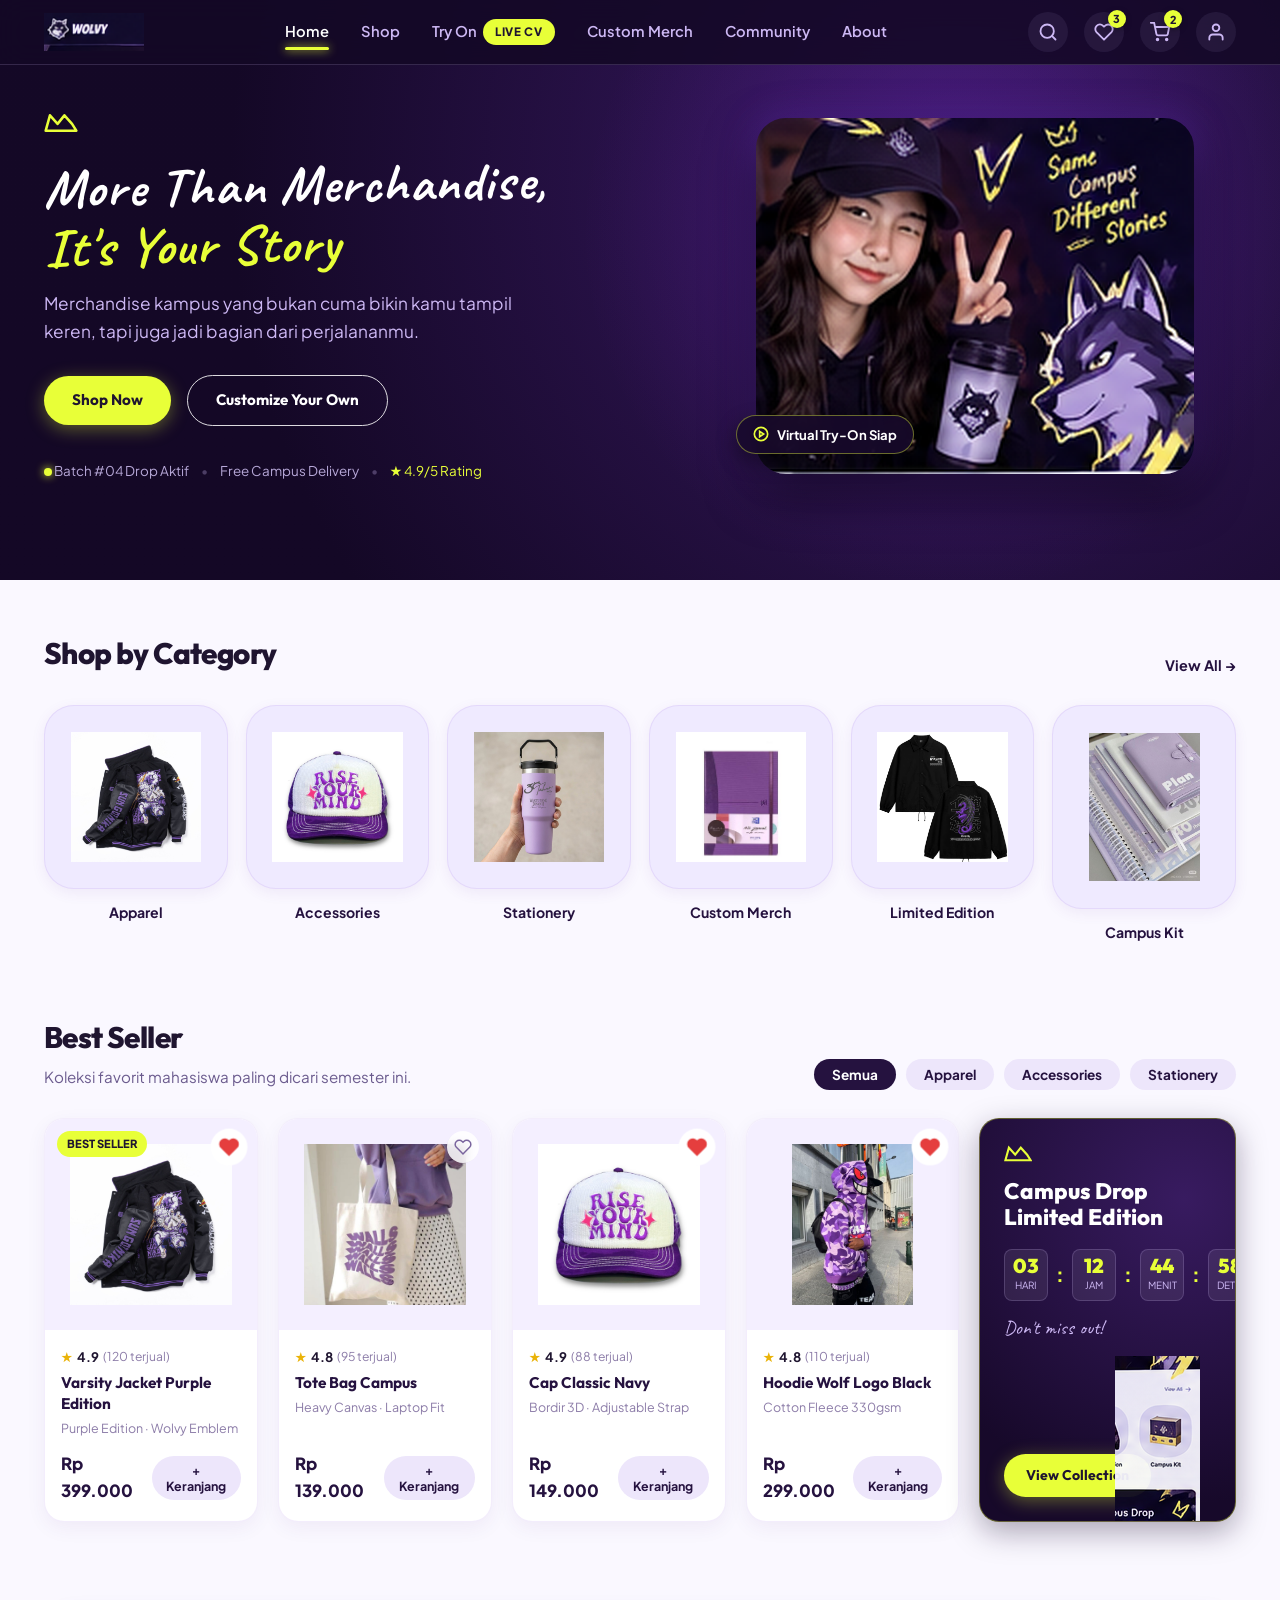
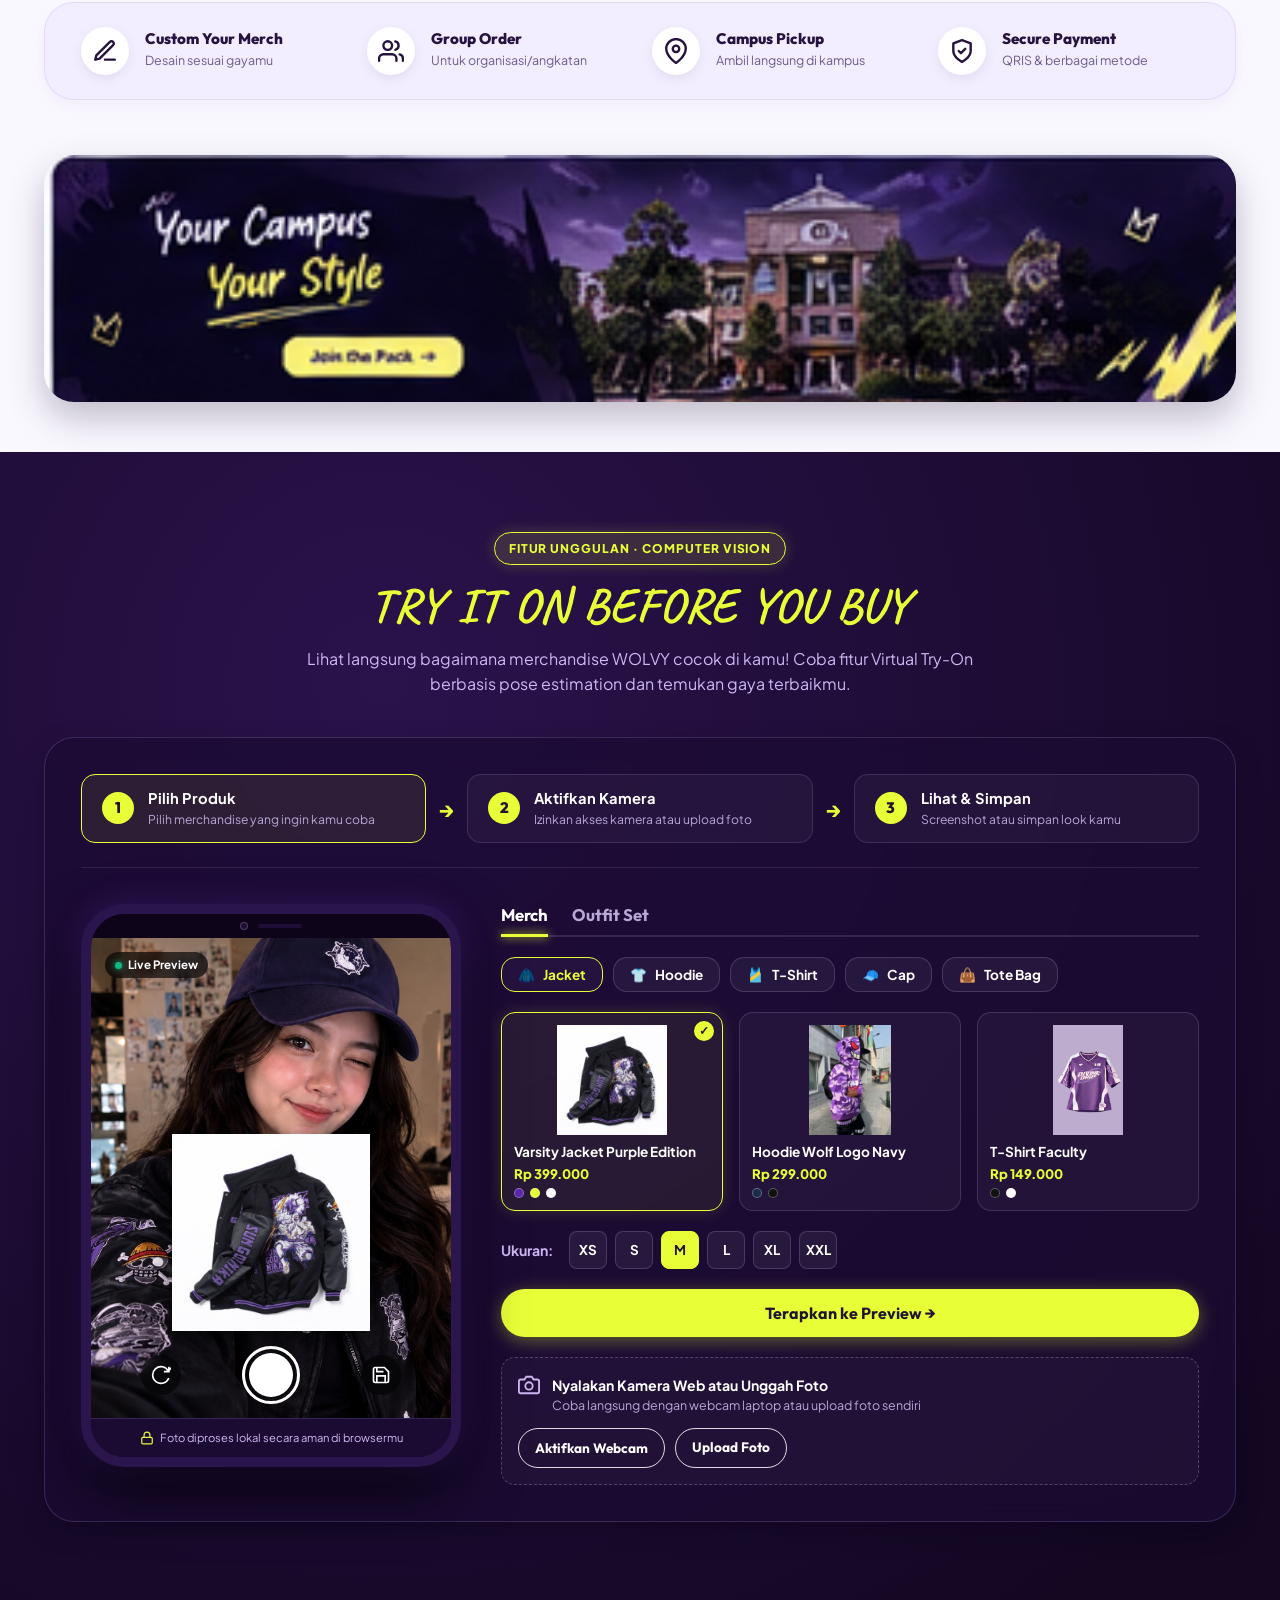
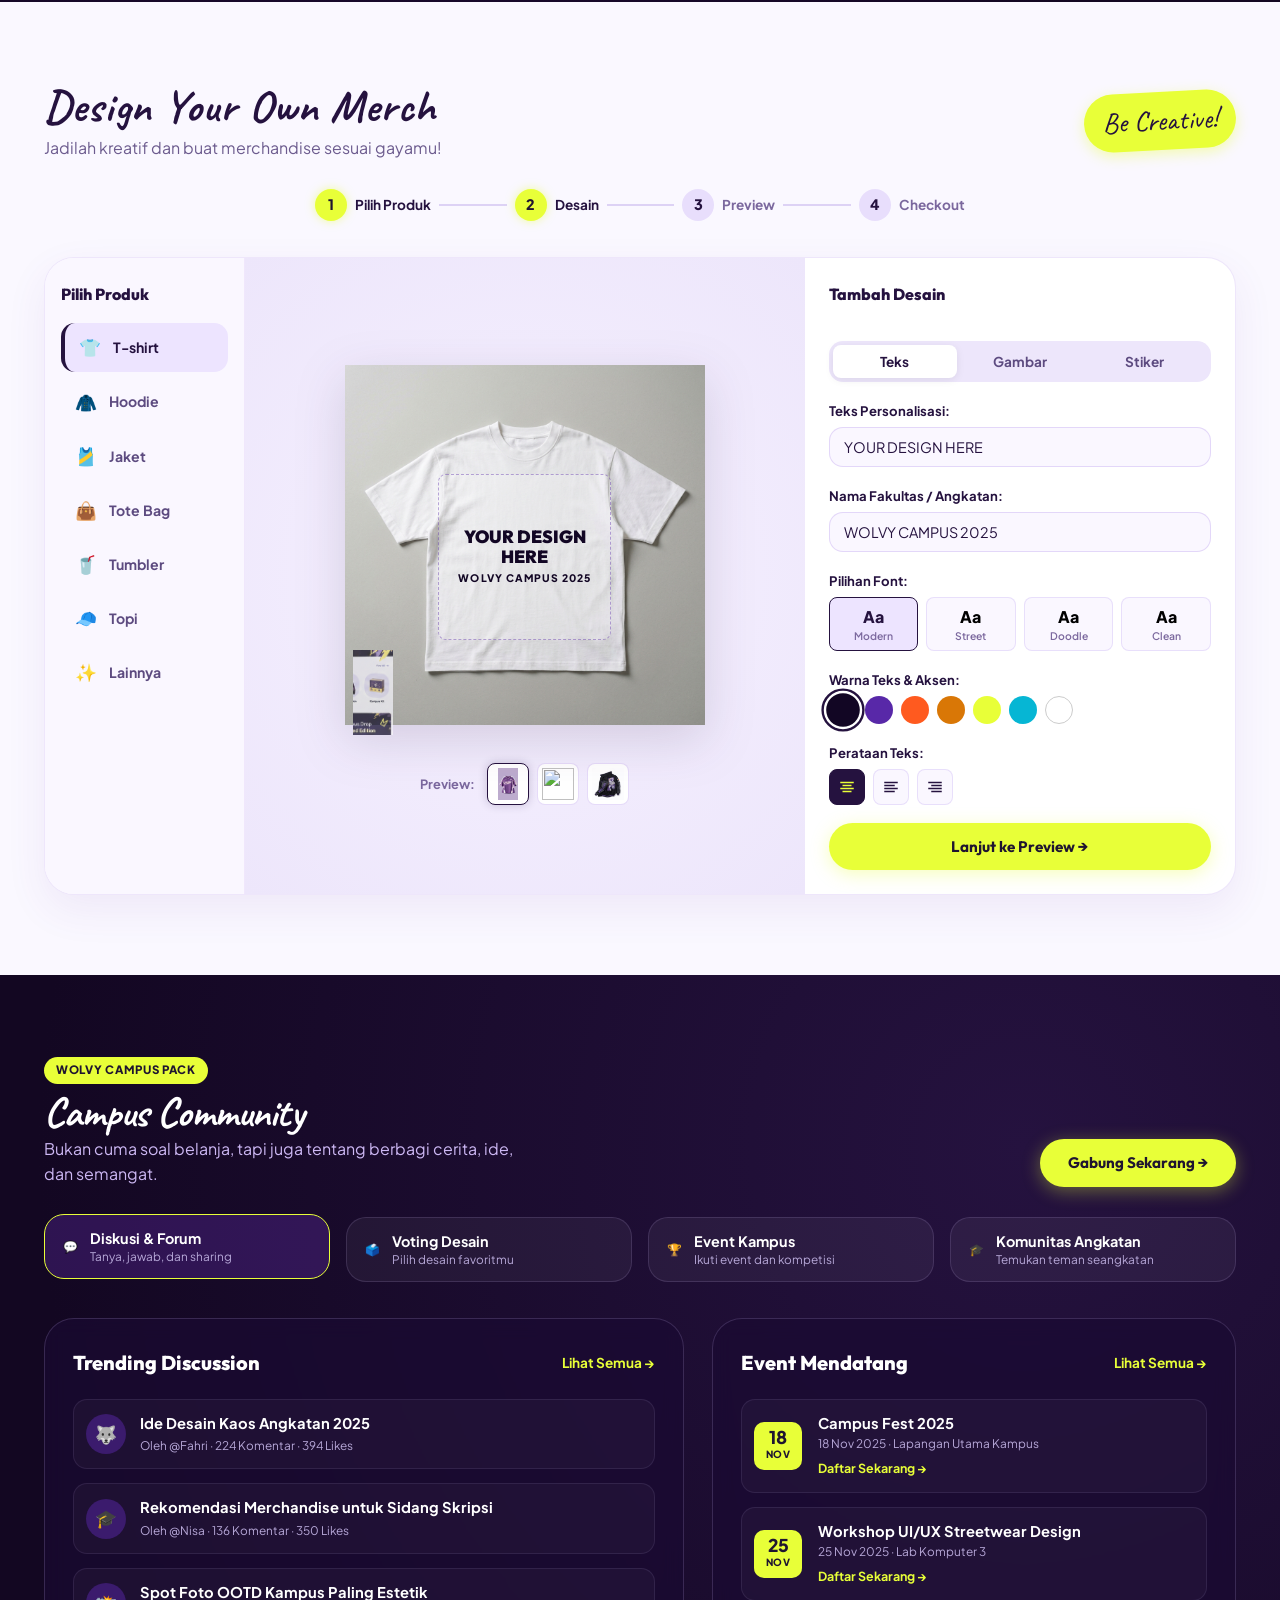
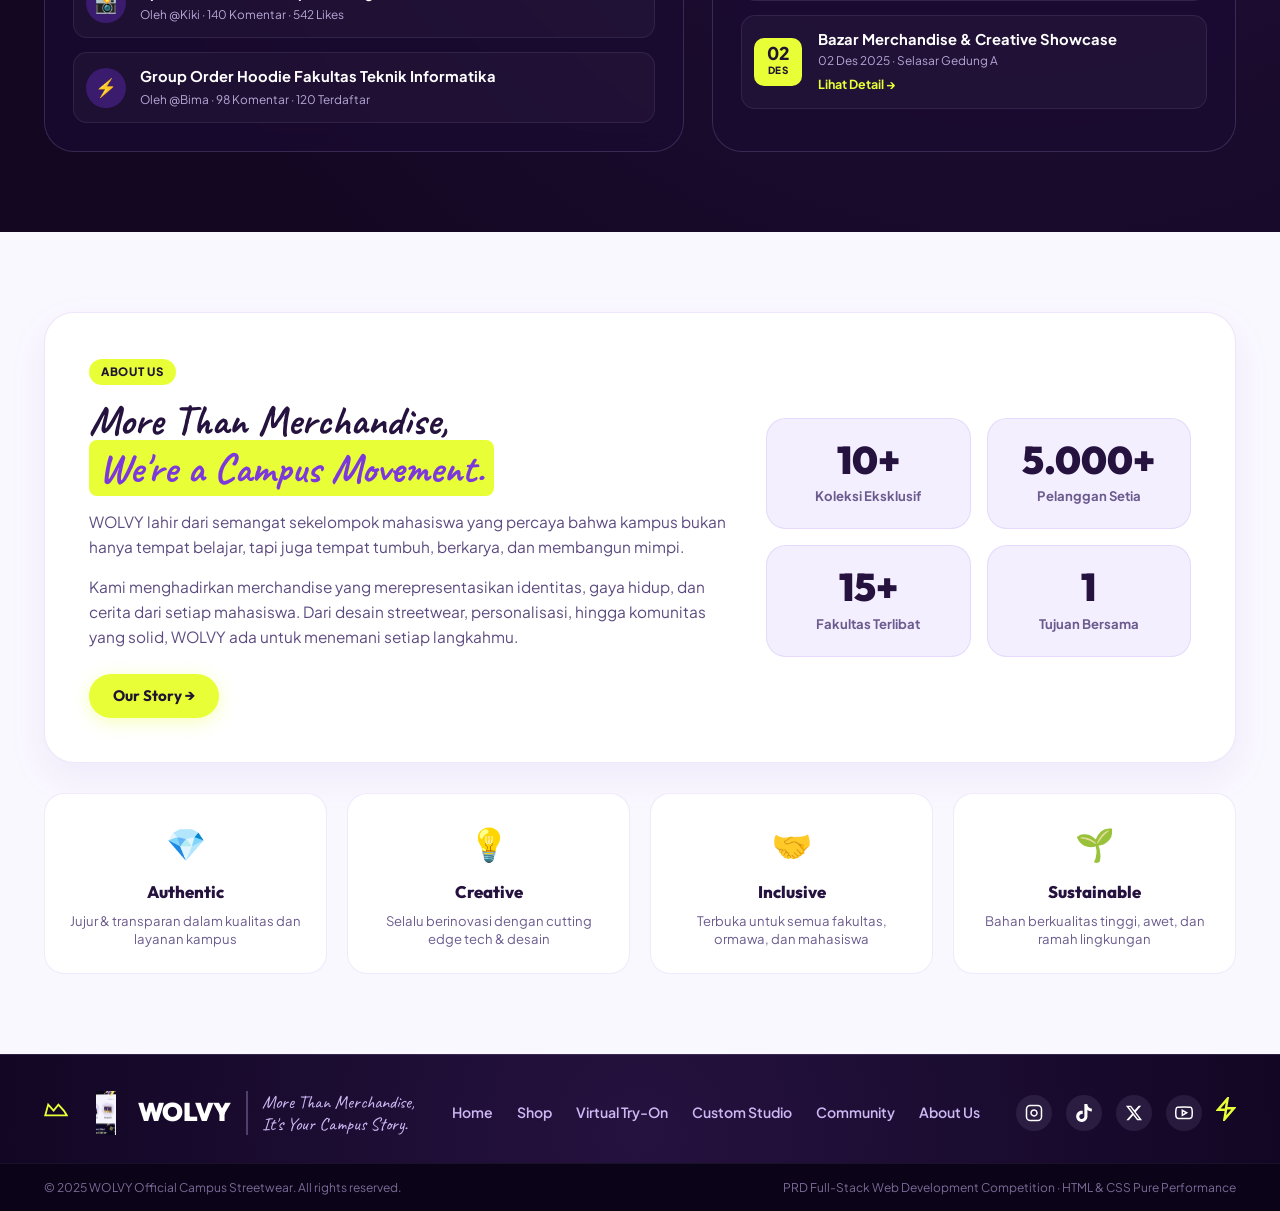
==== commit f4270d3c: "upload" ====
--- a/index.html
+++ b/index.html
@@ -153,42 +153,42 @@
       <div class="categories-grid">
         <div class="category-card" data-category="apparel">
           <div class="category-icon-box">
-            <img src="assets/cat_apparel.png" alt="Apparel" class="category-img">
+            <img src="assets/varsity.jpg" alt="Apparel" class="category-img">
           </div>
           <span class="category-label">Apparel</span>
         </div>
 
         <div class="category-card" data-category="accessories">
           <div class="category-icon-box">
-            <img src="assets/cat_accessories.png" alt="Accessories" class="category-img">
+            <img src="assets/topi.jpg" alt="Accessories" class="category-img">
           </div>
           <span class="category-label">Accessories</span>
         </div>
 
         <div class="category-card" data-category="stationery">
           <div class="category-icon-box">
-            <img src="assets/cat_stationery.png" alt="Stationery" class="category-img">
+            <img src="assets/tumbler.jpg" alt="Stationery" class="category-img">
           </div>
           <span class="category-label">Stationery</span>
         </div>
 
         <div class="category-card" data-category="custom">
           <div class="category-icon-box">
-            <img src="assets/cat_custom.png" alt="Custom Merch" class="category-img">
+            <img src="assets/notebook.jpg" alt="Custom Merch" class="category-img">
           </div>
           <span class="category-label">Custom Merch</span>
         </div>
 
         <div class="category-card" data-category="limited">
           <div class="category-icon-box">
-            <img src="assets/cat_limited.png" alt="Limited Edition" class="category-img">
+            <img src="assets/limitededition.jpg" alt="Limited Edition" class="category-img">
           </div>
           <span class="category-label">Limited Edition</span>
         </div>
 
         <div class="category-card" data-category="campuskit">
           <div class="category-icon-box">
-            <img src="assets/cat_campuskit.png" alt="Campus Kit" class="category-img">
+            <img src="assets/campuskit.jpg" alt="Campus Kit" class="category-img">
           </div>
           <span class="category-label">Campus Kit</span>
         </div>
@@ -221,7 +221,7 @@
             <button class="btn-wishlist" aria-label="Tambah ke wishlist" data-id="1">
               <svg width="18" height="18" viewBox="0 0 24 24" fill="none" stroke="currentColor" stroke-width="2"><path d="M20.84 4.61a5.5 5.5 0 0 0-7.78 0L12 5.67l-1.06-1.06a5.5 5.5 0 0 0-7.78 7.78l1.06 1.06L12 21.23l7.78-7.78 1.06-1.06a5.5 5.5 0 0 0 0-7.78z"></path></svg>
             </button>
-            <img src="assets/p_varsity.png" alt="Varsity Jacket Purple Edition" class="product-img">
+            <img src="assets/varsity.jpg" alt="Varsity Jacket Purple Edition" class="product-img">
             <div class="product-quick-overlay">
               <button class="btn-quick-view" data-product="1">Quick View</button>
             </div>
@@ -249,7 +249,7 @@
             <button class="btn-wishlist" aria-label="Tambah ke wishlist" data-id="2">
               <svg width="18" height="18" viewBox="0 0 24 24" fill="none" stroke="currentColor" stroke-width="2"><path d="M20.84 4.61a5.5 5.5 0 0 0-7.78 0L12 5.67l-1.06-1.06a5.5 5.5 0 0 0-7.78 7.78l1.06 1.06L12 21.23l7.78-7.78 1.06-1.06a5.5 5.5 0 0 0 0-7.78z"></path></svg>
             </button>
-            <img src="assets/p_totebag.png" alt="Tote Bag Campus" class="product-img">
+            <img src="assets/totebag.jpg" alt="Tote Bag Campus" class="product-img">
             <div class="product-quick-overlay">
               <button class="btn-quick-view" data-product="2">Quick View</button>
             </div>
@@ -271,13 +271,13 @@
           </div>
         </div>
 
-        <!-- Product 3: Cap Classic Navy -->
+        <!-- Product 3: Cap Classic Purple -->
         <div class="product-card" data-cat="accessories">
           <div class="product-thumb">
             <button class="btn-wishlist" aria-label="Tambah ke wishlist" data-id="3">
               <svg width="18" height="18" viewBox="0 0 24 24" fill="none" stroke="currentColor" stroke-width="2"><path d="M20.84 4.61a5.5 5.5 0 0 0-7.78 0L12 5.67l-1.06-1.06a5.5 5.5 0 0 0-7.78 7.78l1.06 1.06L12 21.23l7.78-7.78 1.06-1.06a5.5 5.5 0 0 0 0-7.78z"></path></svg>
             </button>
-            <img src="assets/p_cap.png" alt="Cap Classic Navy" class="product-img">
+            <img src="assets/topi.jpg" alt="Cap Classic Navy" class="product-img">
             <div class="product-quick-overlay">
               <button class="btn-quick-view" data-product="3">Quick View</button>
             </div>
@@ -299,13 +299,13 @@
           </div>
         </div>
 
-        <!-- Product 4: Hoodie Wolf Logo Black -->
+        <!-- Product 4: Hoodie -->
         <div class="product-card" data-cat="apparel">
           <div class="product-thumb">
             <button class="btn-wishlist" aria-label="Tambah ke wishlist" data-id="4">
               <svg width="18" height="18" viewBox="0 0 24 24" fill="none" stroke="currentColor" stroke-width="2"><path d="M20.84 4.61a5.5 5.5 0 0 0-7.78 0L12 5.67l-1.06-1.06a5.5 5.5 0 0 0-7.78 7.78l1.06 1.06L12 21.23l7.78-7.78 1.06-1.06a5.5 5.5 0 0 0 0-7.78z"></path></svg>
             </button>
-            <img src="assets/p_hoodie.png" alt="Hoodie Wolf Logo Black" class="product-img">
+            <img src="assets/hoodie.jpg" alt="Hoodie Wolf Logo Black" class="product-img">
             <div class="product-quick-overlay">
               <button class="btn-quick-view" data-product="4">Quick View</button>
             </div>
@@ -505,13 +505,13 @@
                 </div>
                 
                 <!-- Display Image / Video -->
-                <img src="assets/tryon_girl.png" alt="Virtual Try-On Model Preview" id="tryonModelImg" class="tryon-model-image">
+                <img src="assets/fotomodeltry.jpeg" alt="Virtual Try-On Model Preview" id="tryonModelImg" class="tryon-model-image">
                 <video id="webcamVideo" autoplay playsinline muted style="display: none;"></video>
                 <canvas id="poseCanvas"></canvas>
 
                 <!-- Product Overlay on Model -->
                 <div class="tryon-overlay-layer" id="tryonOverlay">
-                  <img src="assets/varsity_transparent.png" alt="Overlay Apparel" id="tryonOverlayAsset" class="overlay-item">
+                  <img src="assets/varsity.jpg" alt="Overlay Apparel" id="tryonOverlayAsset" class="overlay-item">
                 </div>
 
                 <!-- Phone Camera Controls Overlay -->
@@ -570,7 +570,7 @@
               <!-- Item 1 (Selected) -->
               <div class="slider-item active" data-product-id="1" data-name="Varsity Jacket Purple Edition" data-price="Rp 399.000" data-img="assets/p_varsity.png">
                 <div class="slider-item-check">&#10003;</div>
-                <img src="assets/p_varsity.png" alt="Varsity Jacket" class="slider-img">
+                <img src="assets/varsity.jpg" alt="Varsity Jacket" class="slider-img">
                 <div class="slider-meta">
                   <h4 class="slider-title">Varsity Jacket Purple Edition</h4>
                   <span class="slider-price">Rp 399.000</span>
@@ -584,7 +584,7 @@
 
               <!-- Item 2 -->
               <div class="slider-item" data-product-id="4" data-name="Hoodie Wolf Logo Navy" data-price="Rp 299.000" data-img="assets/p_hoodie.png">
-                <img src="assets/p_hoodie.png" alt="Hoodie Wolf Logo" class="slider-img">
+                <img src="assets/hoodie.jpg" alt="Hoodie Wolf Logo" class="slider-img">
                 <div class="slider-meta">
                   <h4 class="slider-title">Hoodie Wolf Logo Navy</h4>
                   <span class="slider-price">Rp 299.000</span>
@@ -597,7 +597,7 @@
 
               <!-- Item 3 -->
               <div class="slider-item" data-product-id="11" data-name="T-Shirt Faculty Streetwear" data-price="Rp 149.000" data-img="assets/p_tshirt.png">
-                <img src="assets/p_tshirt.png" alt="T-Shirt Classic" class="slider-img">
+                <img src="assets/kaos.jpg" alt="T-Shirt Classic" class="slider-img">
                 <div class="slider-meta">
                   <h4 class="slider-title">T-Shirt Faculty</h4>
                   <span class="slider-price">Rp 149.000</span>
@@ -753,13 +753,13 @@
             <span class="thumb-label">Preview:</span>
             <div class="thumb-group">
               <button class="thumb-btn active" data-angle="front">
-                <img src="assets/tshirt_mockup.png" alt="Tampak Depan">
+                <img src="assets/kaos.jpg" alt="Tampak Depan">
               </button>
               <button class="thumb-btn" data-angle="back">
-                <img src="assets/p_hoodie.png" alt="Tampak Belakang">
+                <img src="assets/hoodie.jpg alt="Tampak Belakang">
               </button>
               <button class="thumb-btn" data-angle="model">
-                <img src="assets/p_varsity.png" alt="Di Model">
+                <img src="assets/varsity.jpg" alt="Di Model">
               </button>
             </div>
           </div>
--- a/style.css
+++ b/style.css
@@ -1,4 +1,4 @@
-/* ==========================================================================
+ /* ==========================================================================
    WOLVY — Official Campus Streetwear Design System
    Matches PRD WOLVY & referensi.docx
    ========================================================================== */
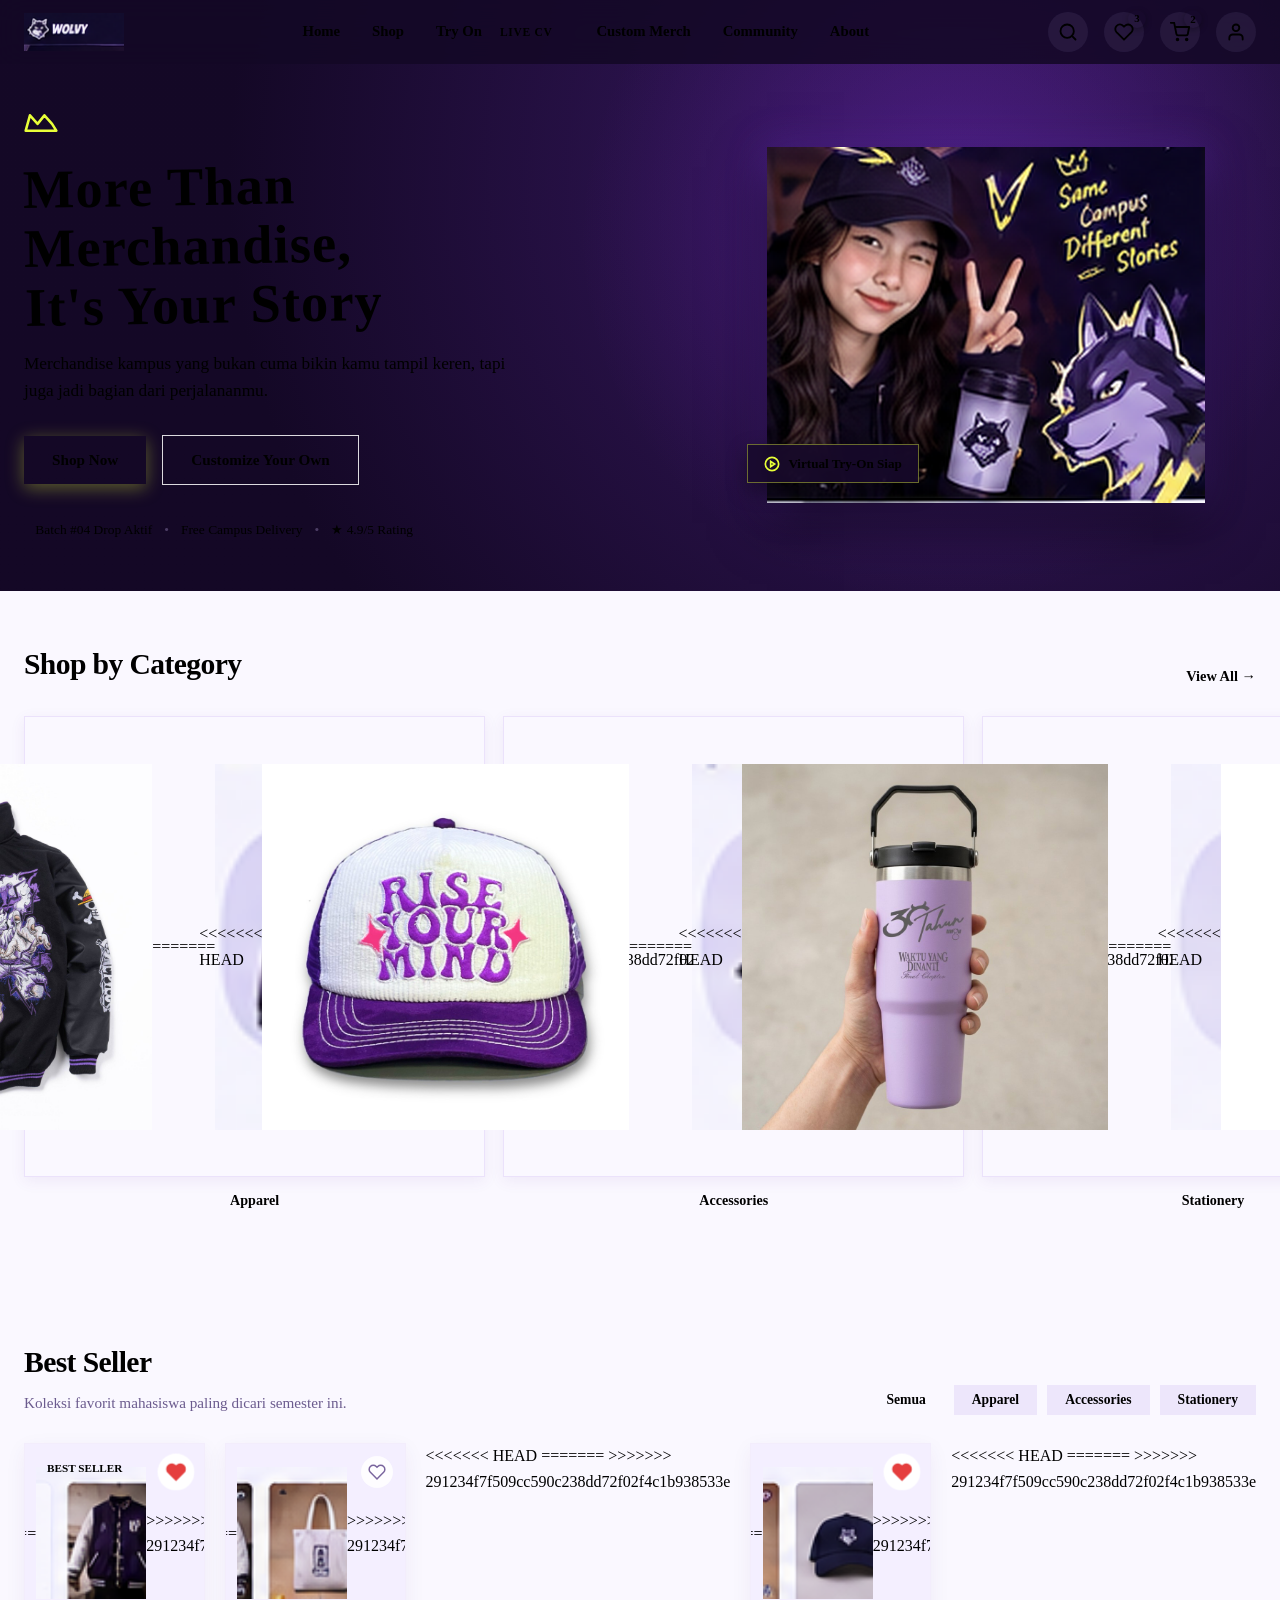
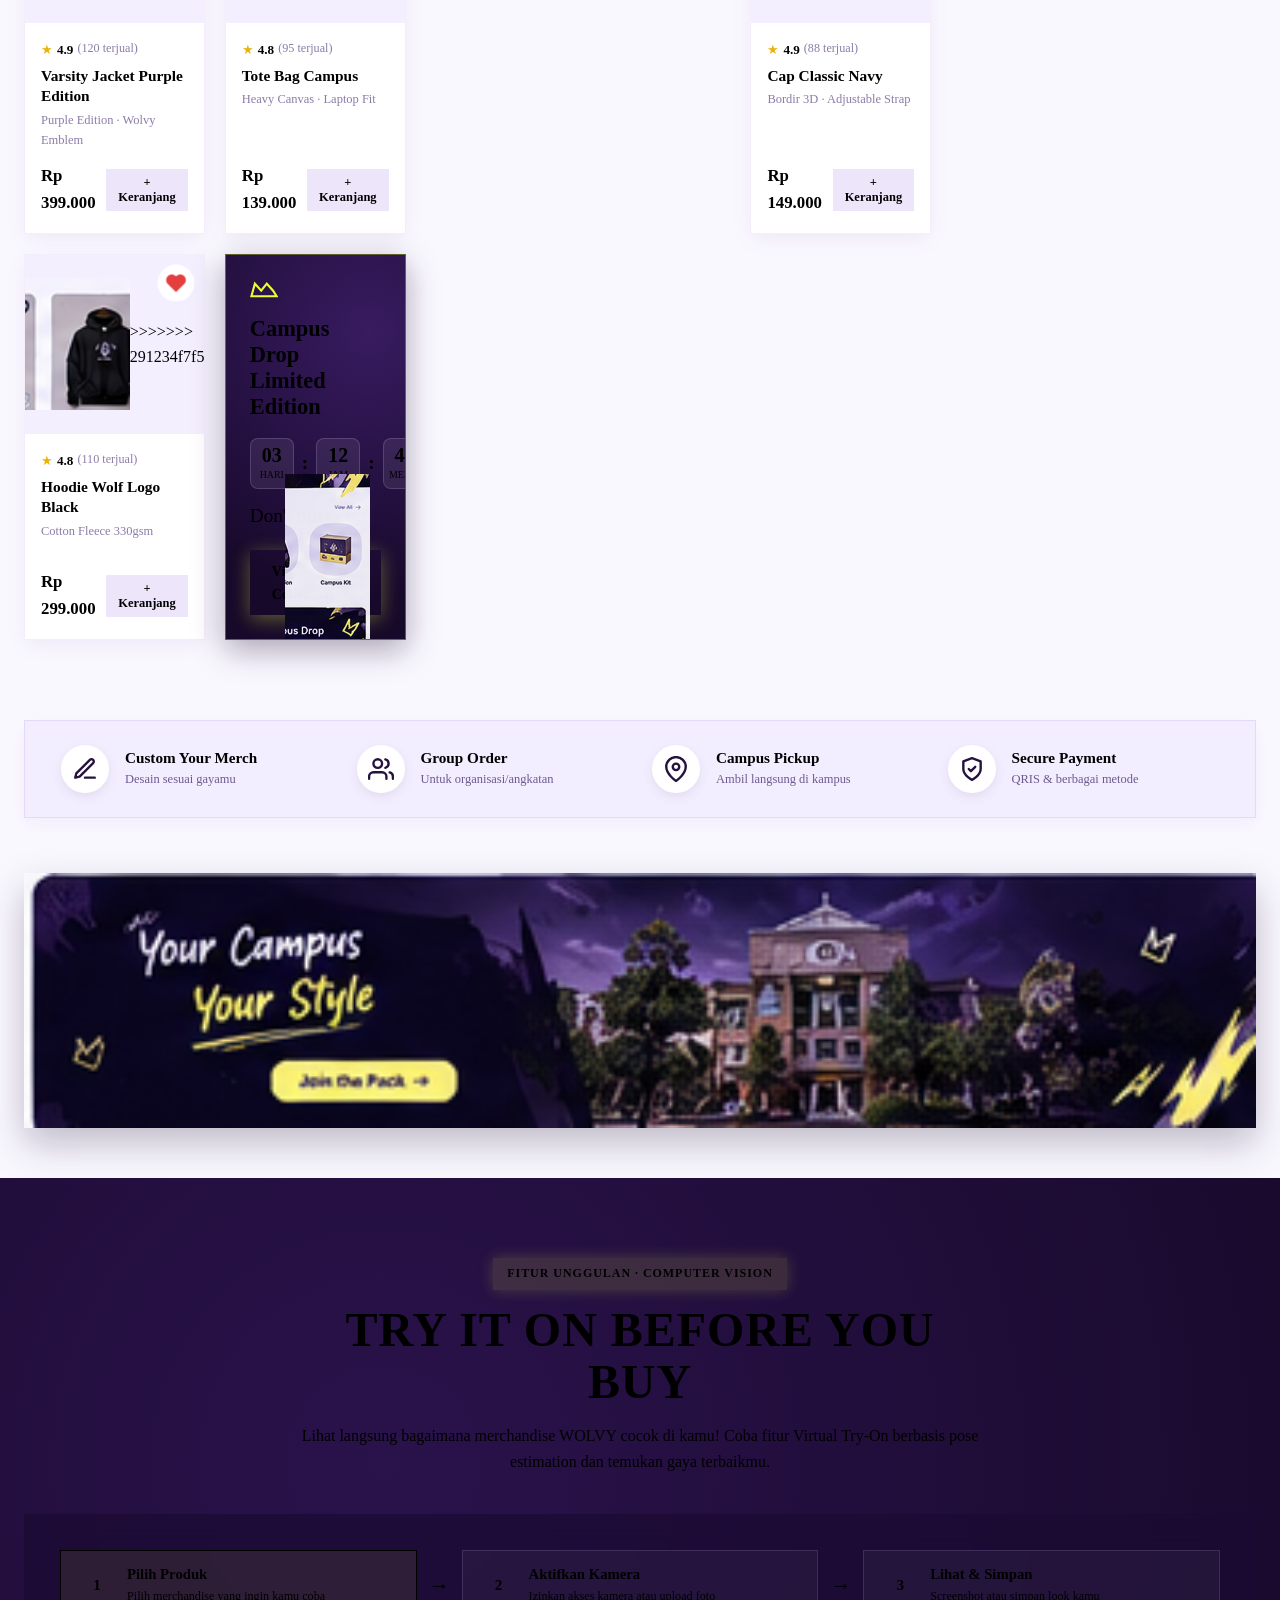
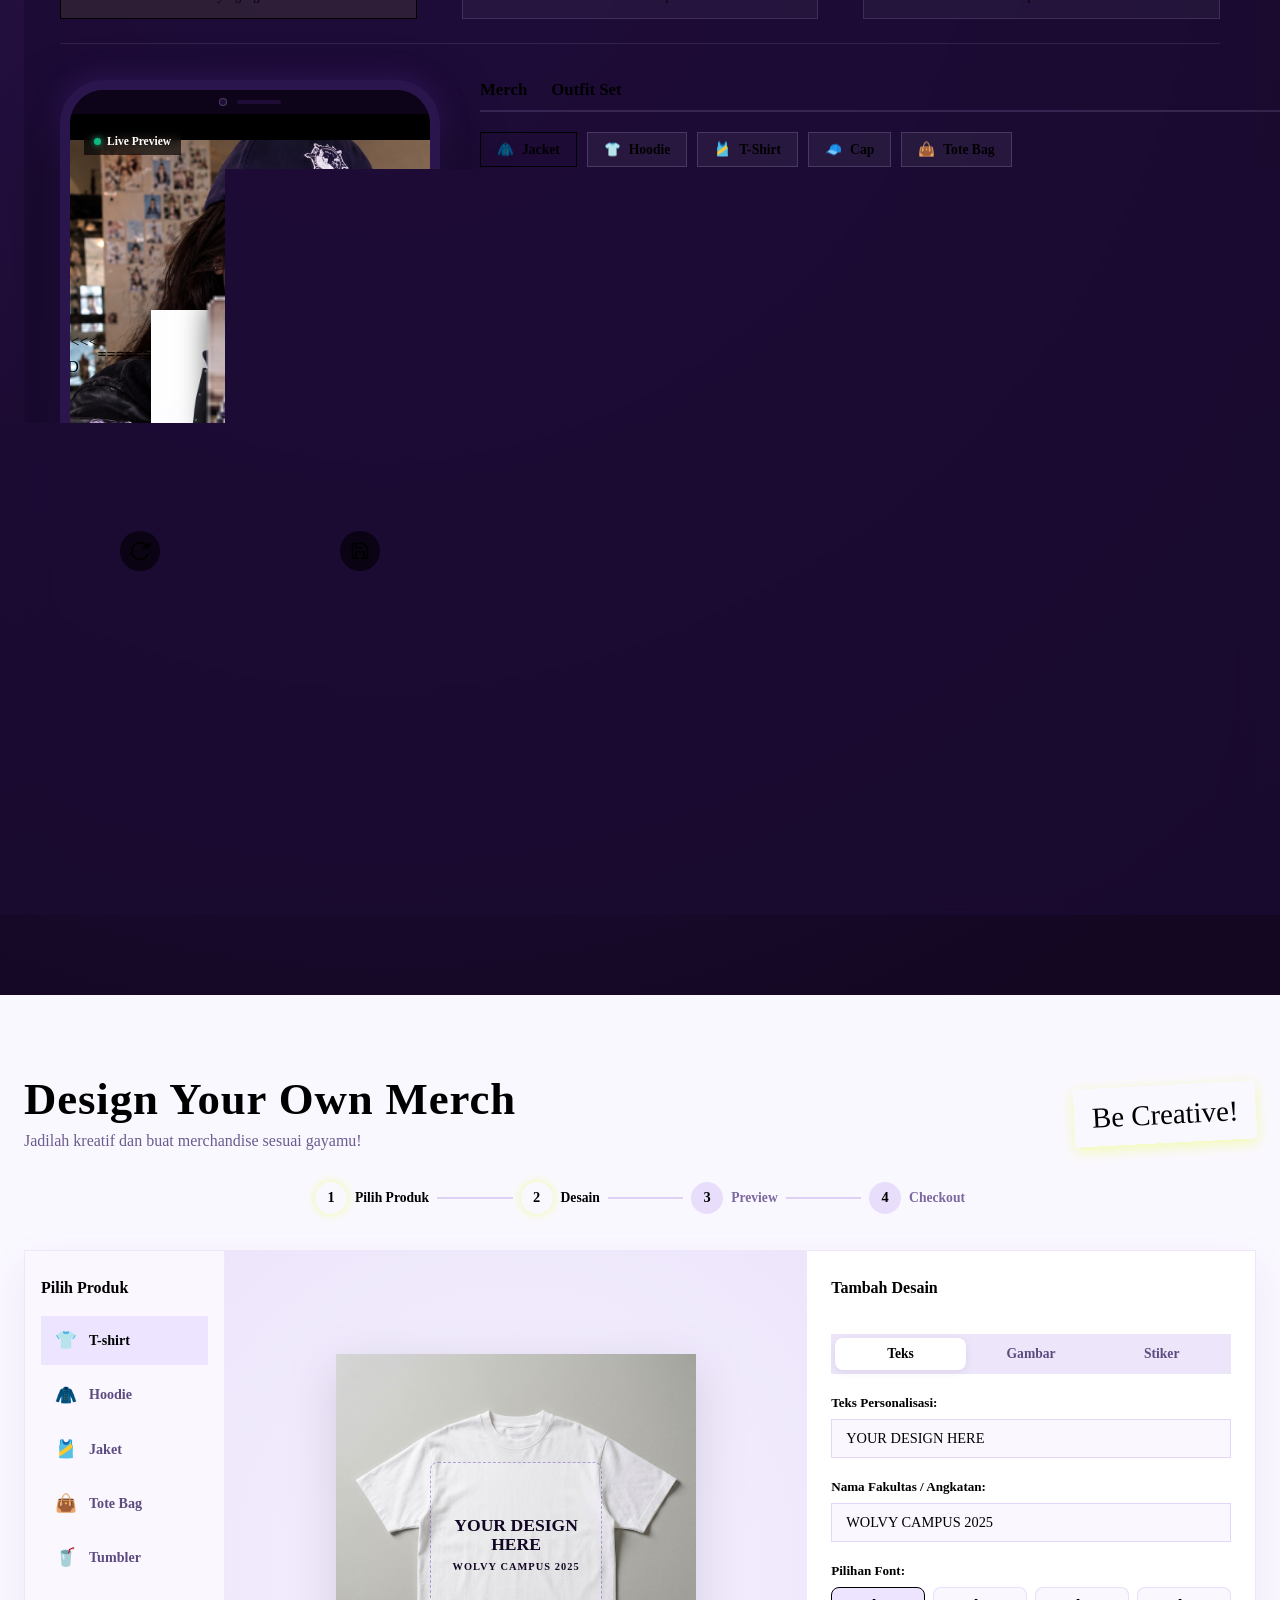
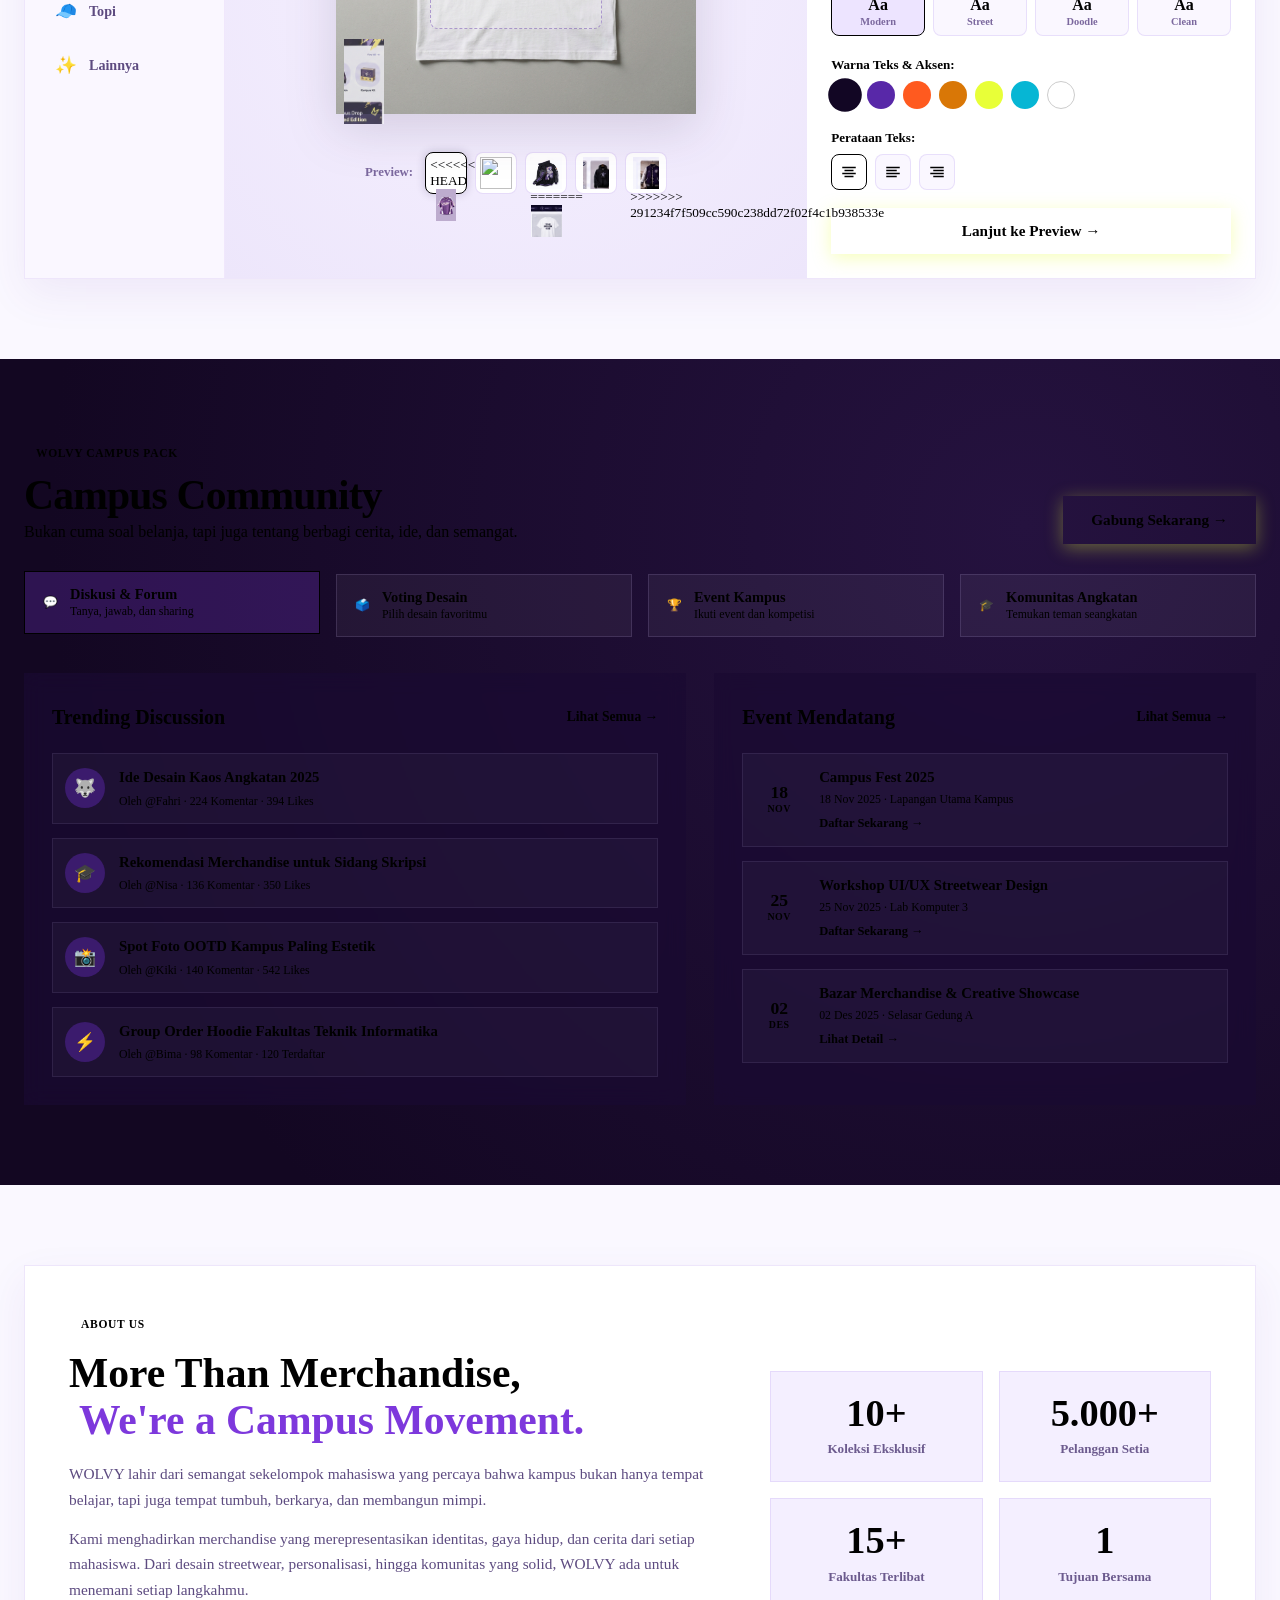
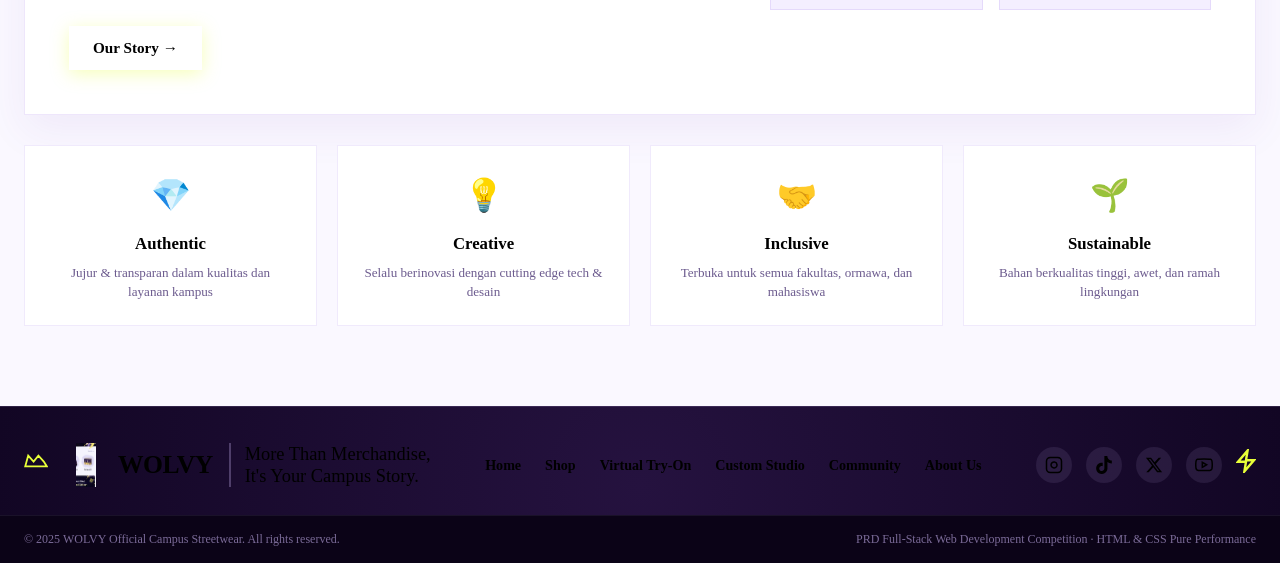
==== commit 177f72a7: "update" ====
--- a/index.html
+++ b/index.html
@@ -153,42 +153,66 @@
       <div class="categories-grid">
         <div class="category-card" data-category="apparel">
           <div class="category-icon-box">
+<<<<<<< HEAD
             <img src="assets/varsity.jpg" alt="Apparel" class="category-img">
+=======
+            <img src="assets/cat_apparel.png" alt="Apparel" class="category-img">
+>>>>>>> 291234f7f509cc590c238dd72f02f4c1b938533e
           </div>
           <span class="category-label">Apparel</span>
         </div>
 
         <div class="category-card" data-category="accessories">
           <div class="category-icon-box">
+<<<<<<< HEAD
             <img src="assets/topi.jpg" alt="Accessories" class="category-img">
+=======
+            <img src="assets/cat_accessories.png" alt="Accessories" class="category-img">
+>>>>>>> 291234f7f509cc590c238dd72f02f4c1b938533e
           </div>
           <span class="category-label">Accessories</span>
         </div>
 
         <div class="category-card" data-category="stationery">
           <div class="category-icon-box">
+<<<<<<< HEAD
             <img src="assets/tumbler.jpg" alt="Stationery" class="category-img">
+=======
+            <img src="assets/cat_stationery.png" alt="Stationery" class="category-img">
+>>>>>>> 291234f7f509cc590c238dd72f02f4c1b938533e
           </div>
           <span class="category-label">Stationery</span>
         </div>
 
         <div class="category-card" data-category="custom">
           <div class="category-icon-box">
+<<<<<<< HEAD
             <img src="assets/notebook.jpg" alt="Custom Merch" class="category-img">
+=======
+            <img src="assets/cat_custom.png" alt="Custom Merch" class="category-img">
+>>>>>>> 291234f7f509cc590c238dd72f02f4c1b938533e
           </div>
           <span class="category-label">Custom Merch</span>
         </div>
 
         <div class="category-card" data-category="limited">
           <div class="category-icon-box">
+<<<<<<< HEAD
             <img src="assets/limitededition.jpg" alt="Limited Edition" class="category-img">
+=======
+            <img src="assets/cat_limited.png" alt="Limited Edition" class="category-img">
+>>>>>>> 291234f7f509cc590c238dd72f02f4c1b938533e
           </div>
           <span class="category-label">Limited Edition</span>
         </div>
 
         <div class="category-card" data-category="campuskit">
           <div class="category-icon-box">
+<<<<<<< HEAD
             <img src="assets/campuskit.jpg" alt="Campus Kit" class="category-img">
+=======
+            <img src="assets/cat_campuskit.png" alt="Campus Kit" class="category-img">
+>>>>>>> 291234f7f509cc590c238dd72f02f4c1b938533e
           </div>
           <span class="category-label">Campus Kit</span>
         </div>
@@ -221,7 +245,11 @@
             <button class="btn-wishlist" aria-label="Tambah ke wishlist" data-id="1">
               <svg width="18" height="18" viewBox="0 0 24 24" fill="none" stroke="currentColor" stroke-width="2"><path d="M20.84 4.61a5.5 5.5 0 0 0-7.78 0L12 5.67l-1.06-1.06a5.5 5.5 0 0 0-7.78 7.78l1.06 1.06L12 21.23l7.78-7.78 1.06-1.06a5.5 5.5 0 0 0 0-7.78z"></path></svg>
             </button>
+<<<<<<< HEAD
             <img src="assets/varsity.jpg" alt="Varsity Jacket Purple Edition" class="product-img">
+=======
+            <img src="assets/p_varsity.png" alt="Varsity Jacket Purple Edition" class="product-img">
+>>>>>>> 291234f7f509cc590c238dd72f02f4c1b938533e
             <div class="product-quick-overlay">
               <button class="btn-quick-view" data-product="1">Quick View</button>
             </div>
@@ -249,7 +277,11 @@
             <button class="btn-wishlist" aria-label="Tambah ke wishlist" data-id="2">
               <svg width="18" height="18" viewBox="0 0 24 24" fill="none" stroke="currentColor" stroke-width="2"><path d="M20.84 4.61a5.5 5.5 0 0 0-7.78 0L12 5.67l-1.06-1.06a5.5 5.5 0 0 0-7.78 7.78l1.06 1.06L12 21.23l7.78-7.78 1.06-1.06a5.5 5.5 0 0 0 0-7.78z"></path></svg>
             </button>
+<<<<<<< HEAD
             <img src="assets/totebag.jpg" alt="Tote Bag Campus" class="product-img">
+=======
+            <img src="assets/p_totebag.png" alt="Tote Bag Campus" class="product-img">
+>>>>>>> 291234f7f509cc590c238dd72f02f4c1b938533e
             <div class="product-quick-overlay">
               <button class="btn-quick-view" data-product="2">Quick View</button>
             </div>
@@ -271,13 +303,21 @@
           </div>
         </div>
 
+<<<<<<< HEAD
         <!-- Product 3: Cap Classic Purple -->
+=======
+        <!-- Product 3: Cap Classic Navy -->
+>>>>>>> 291234f7f509cc590c238dd72f02f4c1b938533e
         <div class="product-card" data-cat="accessories">
           <div class="product-thumb">
             <button class="btn-wishlist" aria-label="Tambah ke wishlist" data-id="3">
               <svg width="18" height="18" viewBox="0 0 24 24" fill="none" stroke="currentColor" stroke-width="2"><path d="M20.84 4.61a5.5 5.5 0 0 0-7.78 0L12 5.67l-1.06-1.06a5.5 5.5 0 0 0-7.78 7.78l1.06 1.06L12 21.23l7.78-7.78 1.06-1.06a5.5 5.5 0 0 0 0-7.78z"></path></svg>
             </button>
+<<<<<<< HEAD
             <img src="assets/topi.jpg" alt="Cap Classic Navy" class="product-img">
+=======
+            <img src="assets/p_cap.png" alt="Cap Classic Navy" class="product-img">
+>>>>>>> 291234f7f509cc590c238dd72f02f4c1b938533e
             <div class="product-quick-overlay">
               <button class="btn-quick-view" data-product="3">Quick View</button>
             </div>
@@ -299,13 +339,21 @@
           </div>
         </div>
 
+<<<<<<< HEAD
         <!-- Product 4: Hoodie -->
+=======
+        <!-- Product 4: Hoodie Wolf Logo Black -->
+>>>>>>> 291234f7f509cc590c238dd72f02f4c1b938533e
         <div class="product-card" data-cat="apparel">
           <div class="product-thumb">
             <button class="btn-wishlist" aria-label="Tambah ke wishlist" data-id="4">
               <svg width="18" height="18" viewBox="0 0 24 24" fill="none" stroke="currentColor" stroke-width="2"><path d="M20.84 4.61a5.5 5.5 0 0 0-7.78 0L12 5.67l-1.06-1.06a5.5 5.5 0 0 0-7.78 7.78l1.06 1.06L12 21.23l7.78-7.78 1.06-1.06a5.5 5.5 0 0 0 0-7.78z"></path></svg>
             </button>
+<<<<<<< HEAD
             <img src="assets/hoodie.jpg" alt="Hoodie Wolf Logo Black" class="product-img">
+=======
+            <img src="assets/p_hoodie.png" alt="Hoodie Wolf Logo Black" class="product-img">
+>>>>>>> 291234f7f509cc590c238dd72f02f4c1b938533e
             <div class="product-quick-overlay">
               <button class="btn-quick-view" data-product="4">Quick View</button>
             </div>
@@ -505,13 +553,21 @@
                 </div>
                 
                 <!-- Display Image / Video -->
+<<<<<<< HEAD
                 <img src="assets/fotomodeltry.jpeg" alt="Virtual Try-On Model Preview" id="tryonModelImg" class="tryon-model-image">
+=======
+                <img src="assets/tryon_girl.png" alt="Virtual Try-On Model Preview" id="tryonModelImg" class="tryon-model-image">
+>>>>>>> 291234f7f509cc590c238dd72f02f4c1b938533e
                 <video id="webcamVideo" autoplay playsinline muted style="display: none;"></video>
                 <canvas id="poseCanvas"></canvas>
 
                 <!-- Product Overlay on Model -->
                 <div class="tryon-overlay-layer" id="tryonOverlay">
+<<<<<<< HEAD
                   <img src="assets/varsity.jpg" alt="Overlay Apparel" id="tryonOverlayAsset" class="overlay-item">
+=======
+                  <img src="assets/varsity_transparent.png" alt="Overlay Apparel" id="tryonOverlayAsset" class="overlay-item">
+>>>>>>> 291234f7f509cc590c238dd72f02f4c1b938533e
                 </div>
 
                 <!-- Phone Camera Controls Overlay -->
@@ -570,7 +626,11 @@
               <!-- Item 1 (Selected) -->
               <div class="slider-item active" data-product-id="1" data-name="Varsity Jacket Purple Edition" data-price="Rp 399.000" data-img="assets/p_varsity.png">
                 <div class="slider-item-check">&#10003;</div>
+<<<<<<< HEAD
                 <img src="assets/varsity.jpg" alt="Varsity Jacket" class="slider-img">
+=======
+                <img src="assets/p_varsity.png" alt="Varsity Jacket" class="slider-img">
+>>>>>>> 291234f7f509cc590c238dd72f02f4c1b938533e
                 <div class="slider-meta">
                   <h4 class="slider-title">Varsity Jacket Purple Edition</h4>
                   <span class="slider-price">Rp 399.000</span>
@@ -584,7 +644,11 @@
 
               <!-- Item 2 -->
               <div class="slider-item" data-product-id="4" data-name="Hoodie Wolf Logo Navy" data-price="Rp 299.000" data-img="assets/p_hoodie.png">
+<<<<<<< HEAD
                 <img src="assets/hoodie.jpg" alt="Hoodie Wolf Logo" class="slider-img">
+=======
+                <img src="assets/p_hoodie.png" alt="Hoodie Wolf Logo" class="slider-img">
+>>>>>>> 291234f7f509cc590c238dd72f02f4c1b938533e
                 <div class="slider-meta">
                   <h4 class="slider-title">Hoodie Wolf Logo Navy</h4>
                   <span class="slider-price">Rp 299.000</span>
@@ -597,7 +661,11 @@
 
               <!-- Item 3 -->
               <div class="slider-item" data-product-id="11" data-name="T-Shirt Faculty Streetwear" data-price="Rp 149.000" data-img="assets/p_tshirt.png">
+<<<<<<< HEAD
                 <img src="assets/kaos.jpg" alt="T-Shirt Classic" class="slider-img">
+=======
+                <img src="assets/p_tshirt.png" alt="T-Shirt Classic" class="slider-img">
+>>>>>>> 291234f7f509cc590c238dd72f02f4c1b938533e
                 <div class="slider-meta">
                   <h4 class="slider-title">T-Shirt Faculty</h4>
                   <span class="slider-price">Rp 149.000</span>
@@ -753,6 +821,7 @@
             <span class="thumb-label">Preview:</span>
             <div class="thumb-group">
               <button class="thumb-btn active" data-angle="front">
+<<<<<<< HEAD
                 <img src="assets/kaos.jpg" alt="Tampak Depan">
               </button>
               <button class="thumb-btn" data-angle="back">
@@ -760,6 +829,15 @@
               </button>
               <button class="thumb-btn" data-angle="model">
                 <img src="assets/varsity.jpg" alt="Di Model">
+=======
+                <img src="assets/tshirt_mockup.png" alt="Tampak Depan">
+              </button>
+              <button class="thumb-btn" data-angle="back">
+                <img src="assets/p_hoodie.png" alt="Tampak Belakang">
+              </button>
+              <button class="thumb-btn" data-angle="model">
+                <img src="assets/p_varsity.png" alt="Di Model">
+>>>>>>> 291234f7f509cc590c238dd72f02f4c1b938533e
               </button>
             </div>
           </div>
--- a/style.css
+++ b/style.css
@@ -1,4 +1,8 @@
+<<<<<<< HEAD
  /* ==========================================================================
+=======
+/* ==========================================================================
+>>>>>>> 291234f7f509cc590c238dd72f02f4c1b938533e
    WOLVY — Official Campus Streetwear Design System
    Matches PRD WOLVY & referensi.docx
    ========================================================================== */
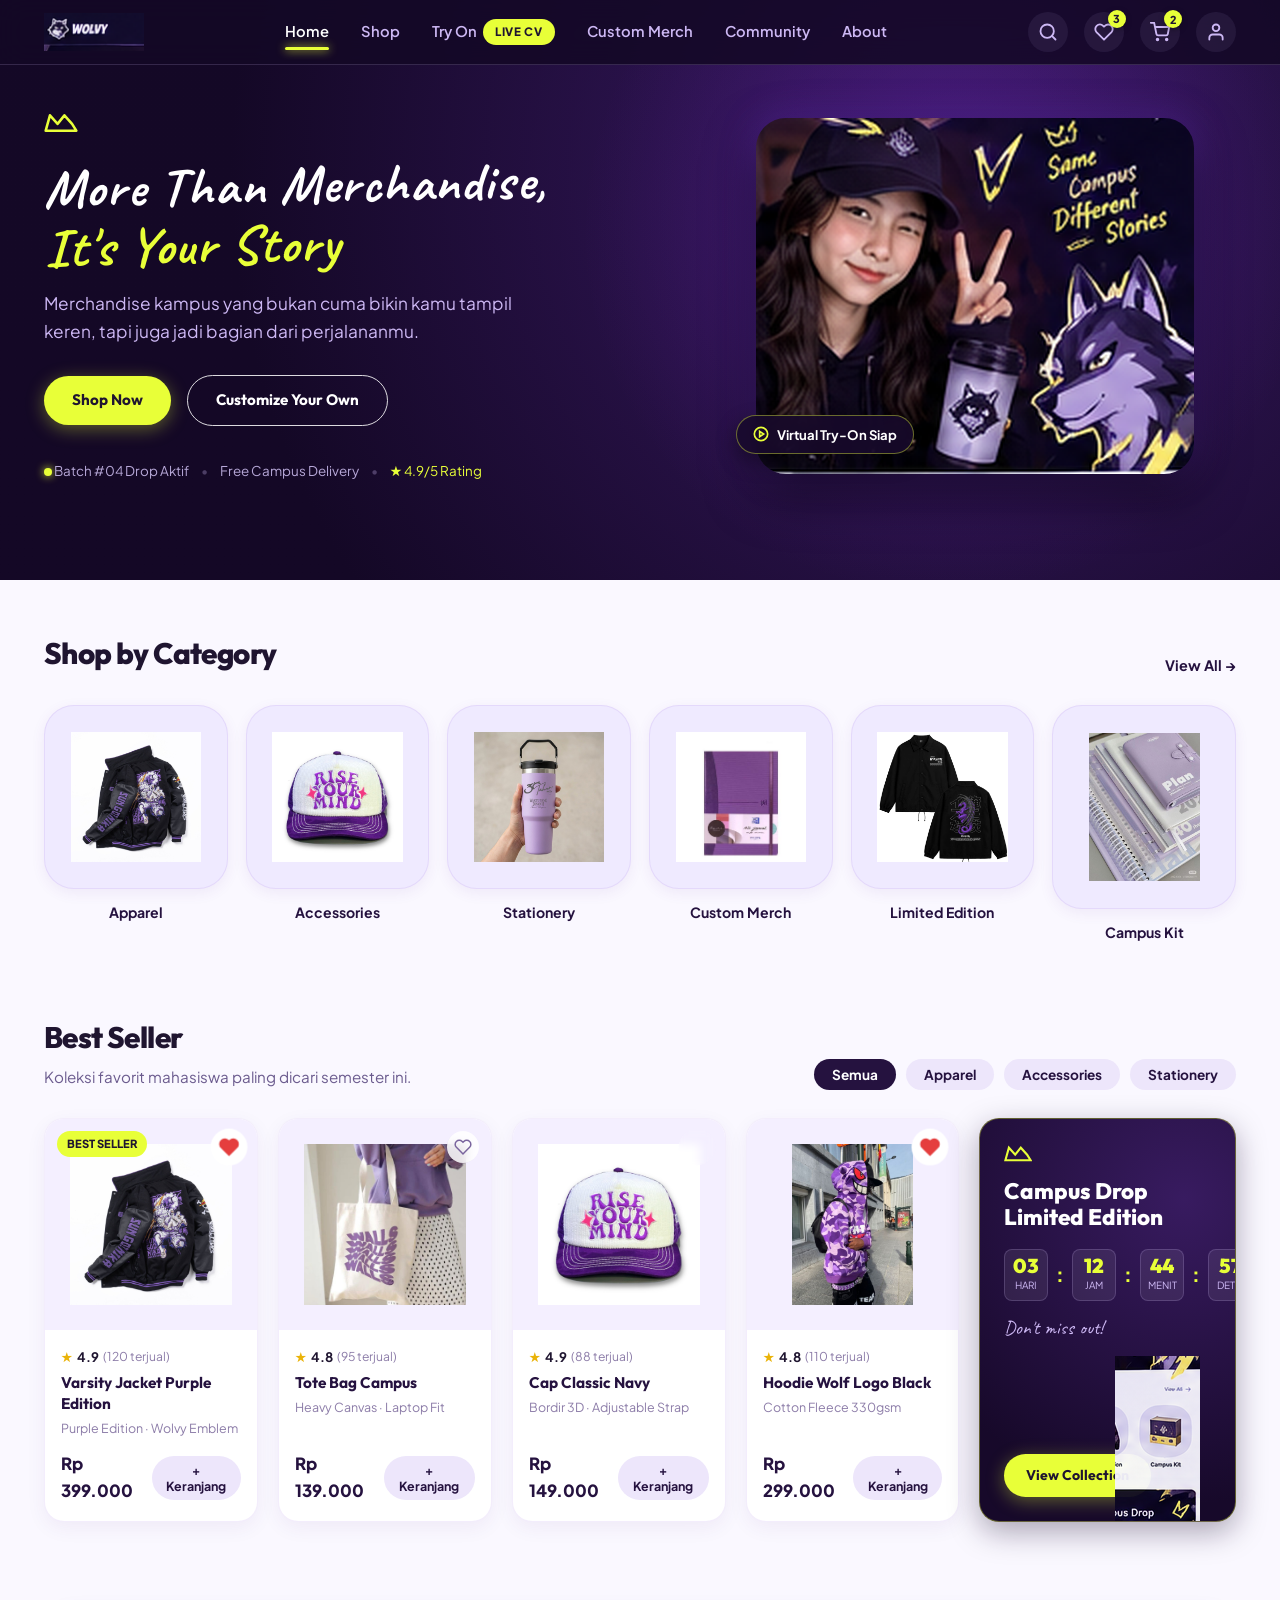
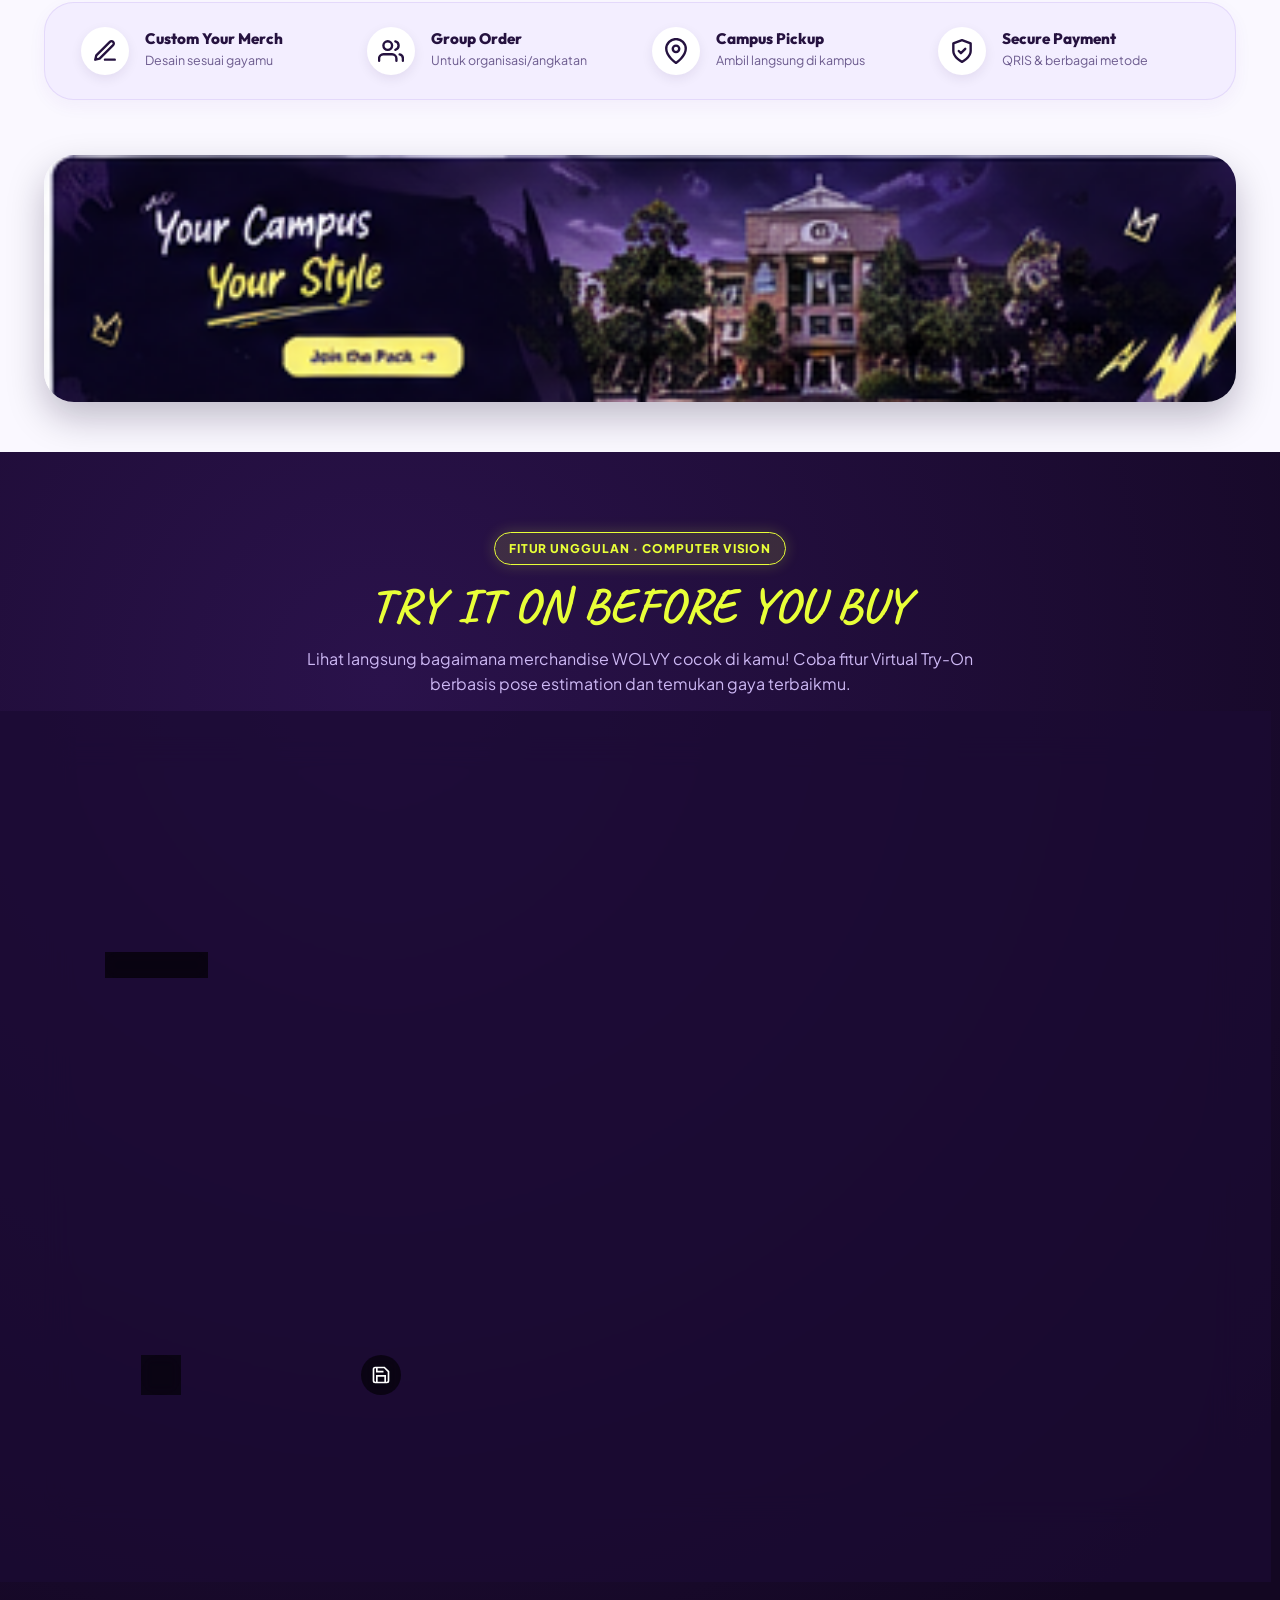
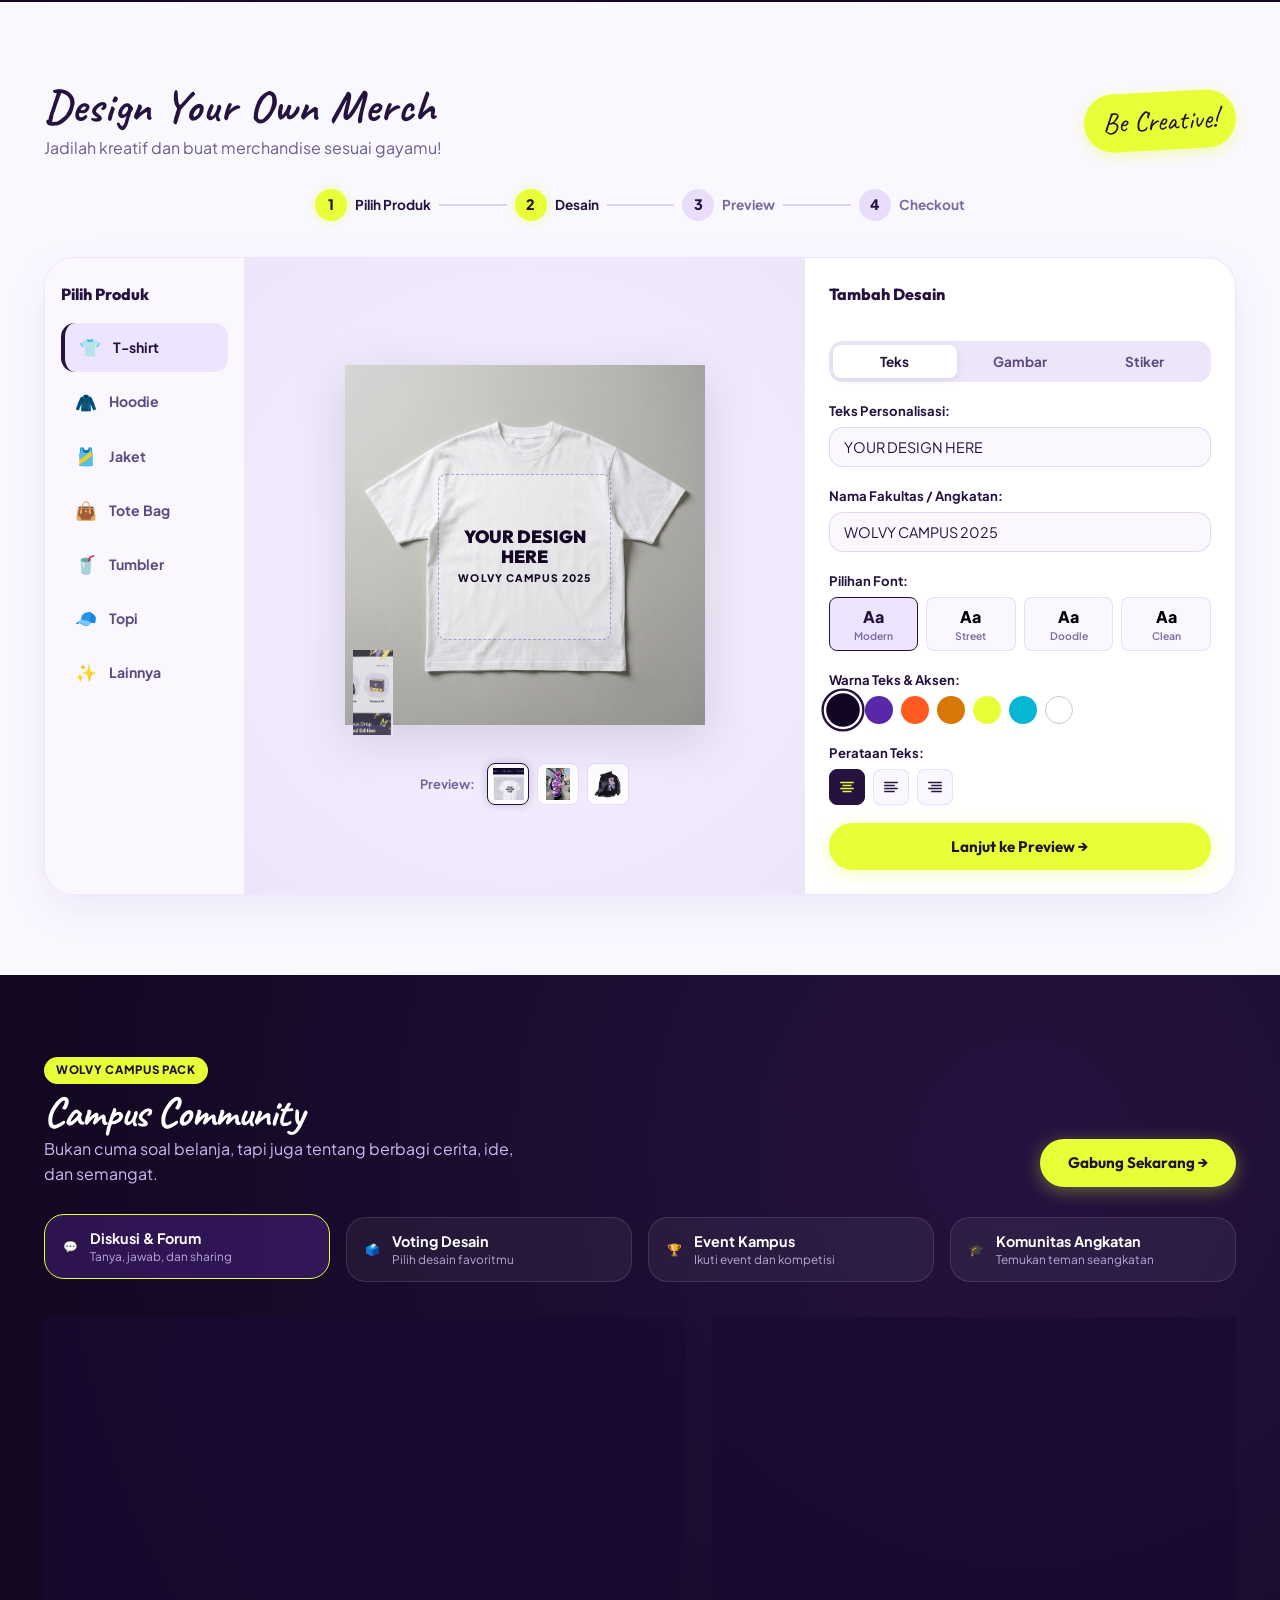
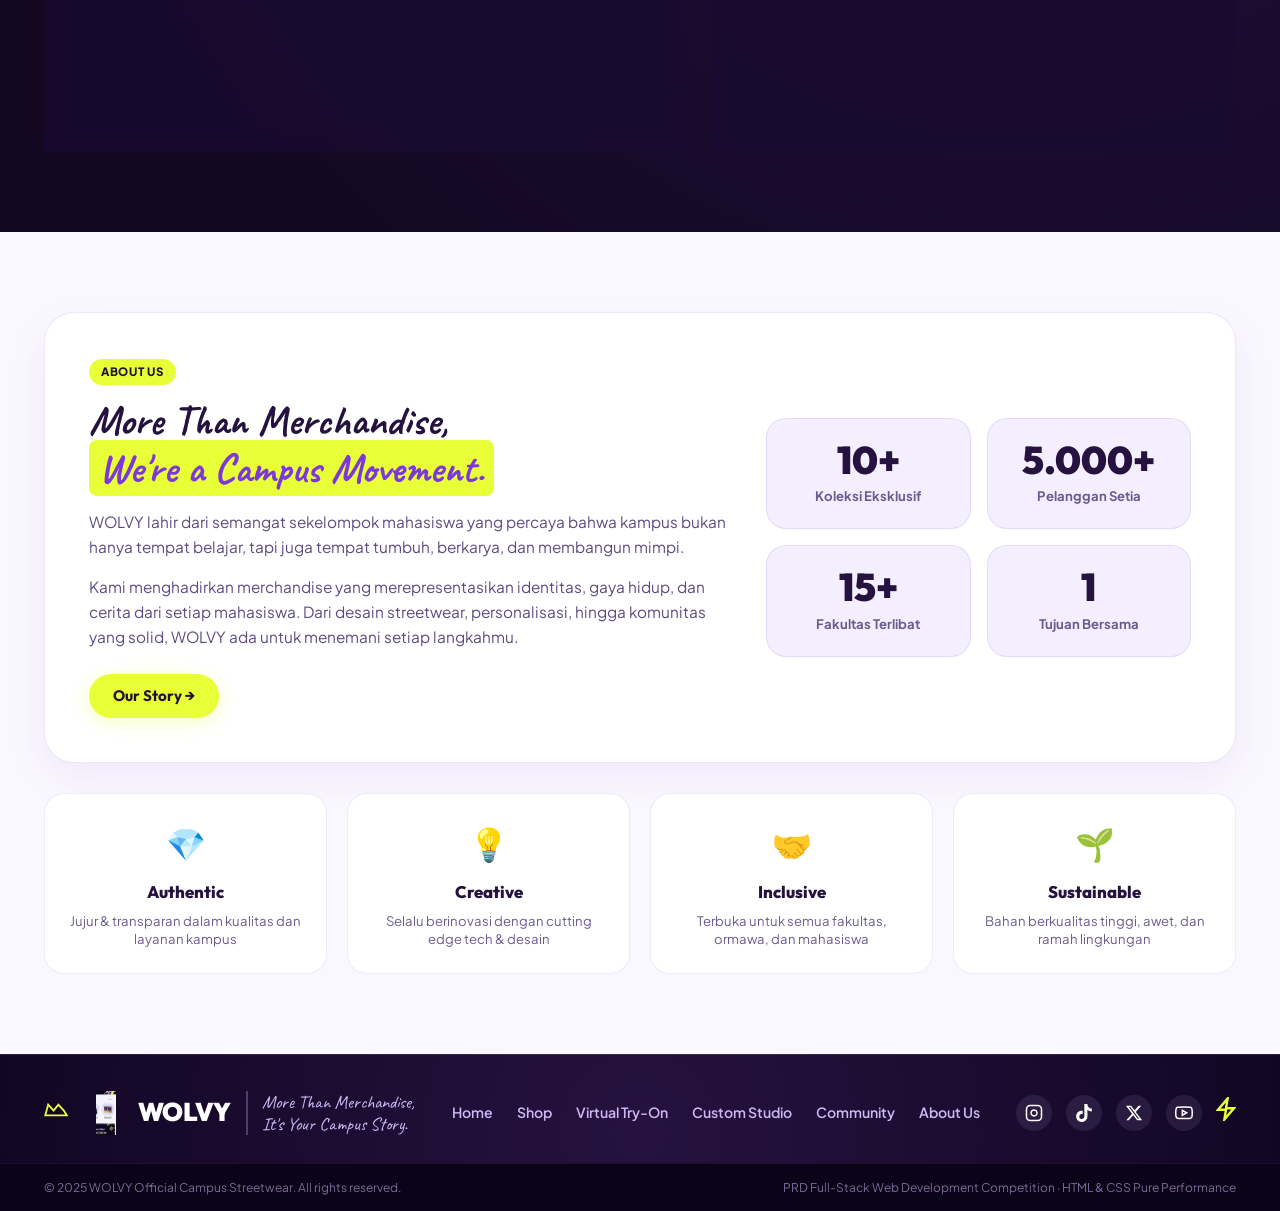
==== commit b24004df: "fix: resolve git merge conflicts, fix missing quote syntax error, and add defensive guards in script" ====
--- a/index.html
+++ b/index.html
@@ -153,66 +153,42 @@
       <div class="categories-grid">
         <div class="category-card" data-category="apparel">
           <div class="category-icon-box">
-<<<<<<< HEAD
             <img src="assets/varsity.jpg" alt="Apparel" class="category-img">
-=======
-            <img src="assets/cat_apparel.png" alt="Apparel" class="category-img">
->>>>>>> 291234f7f509cc590c238dd72f02f4c1b938533e
           </div>
           <span class="category-label">Apparel</span>
         </div>
 
         <div class="category-card" data-category="accessories">
           <div class="category-icon-box">
-<<<<<<< HEAD
             <img src="assets/topi.jpg" alt="Accessories" class="category-img">
-=======
-            <img src="assets/cat_accessories.png" alt="Accessories" class="category-img">
->>>>>>> 291234f7f509cc590c238dd72f02f4c1b938533e
           </div>
           <span class="category-label">Accessories</span>
         </div>
 
         <div class="category-card" data-category="stationery">
           <div class="category-icon-box">
-<<<<<<< HEAD
             <img src="assets/tumbler.jpg" alt="Stationery" class="category-img">
-=======
-            <img src="assets/cat_stationery.png" alt="Stationery" class="category-img">
->>>>>>> 291234f7f509cc590c238dd72f02f4c1b938533e
           </div>
           <span class="category-label">Stationery</span>
         </div>
 
         <div class="category-card" data-category="custom">
           <div class="category-icon-box">
-<<<<<<< HEAD
             <img src="assets/notebook.jpg" alt="Custom Merch" class="category-img">
-=======
-            <img src="assets/cat_custom.png" alt="Custom Merch" class="category-img">
->>>>>>> 291234f7f509cc590c238dd72f02f4c1b938533e
           </div>
           <span class="category-label">Custom Merch</span>
         </div>
 
         <div class="category-card" data-category="limited">
           <div class="category-icon-box">
-<<<<<<< HEAD
             <img src="assets/limitededition.jpg" alt="Limited Edition" class="category-img">
-=======
-            <img src="assets/cat_limited.png" alt="Limited Edition" class="category-img">
->>>>>>> 291234f7f509cc590c238dd72f02f4c1b938533e
           </div>
           <span class="category-label">Limited Edition</span>
         </div>
 
         <div class="category-card" data-category="campuskit">
           <div class="category-icon-box">
-<<<<<<< HEAD
             <img src="assets/campuskit.jpg" alt="Campus Kit" class="category-img">
-=======
-            <img src="assets/cat_campuskit.png" alt="Campus Kit" class="category-img">
->>>>>>> 291234f7f509cc590c238dd72f02f4c1b938533e
           </div>
           <span class="category-label">Campus Kit</span>
         </div>
@@ -245,11 +221,7 @@
             <button class="btn-wishlist" aria-label="Tambah ke wishlist" data-id="1">
               <svg width="18" height="18" viewBox="0 0 24 24" fill="none" stroke="currentColor" stroke-width="2"><path d="M20.84 4.61a5.5 5.5 0 0 0-7.78 0L12 5.67l-1.06-1.06a5.5 5.5 0 0 0-7.78 7.78l1.06 1.06L12 21.23l7.78-7.78 1.06-1.06a5.5 5.5 0 0 0 0-7.78z"></path></svg>
             </button>
-<<<<<<< HEAD
             <img src="assets/varsity.jpg" alt="Varsity Jacket Purple Edition" class="product-img">
-=======
-            <img src="assets/p_varsity.png" alt="Varsity Jacket Purple Edition" class="product-img">
->>>>>>> 291234f7f509cc590c238dd72f02f4c1b938533e
             <div class="product-quick-overlay">
               <button class="btn-quick-view" data-product="1">Quick View</button>
             </div>
@@ -264,7 +236,7 @@
             <p class="product-variant-hint">Purple Edition · Wolvy Emblem</p>
             <div class="product-price-row">
               <span class="product-price">Rp 399.000</span>
-              <button class="btn-add-cart" data-id="1" data-name="Varsity Jacket Purple Edition" data-price="399000" data-img="assets/p_varsity.png">
+              <button class="btn-add-cart" data-id="1" data-name="Varsity Jacket Purple Edition" data-price="399000" data-img="assets/varsity.jpg">
                 + Keranjang
               </button>
             </div>
@@ -277,11 +249,7 @@
             <button class="btn-wishlist" aria-label="Tambah ke wishlist" data-id="2">
               <svg width="18" height="18" viewBox="0 0 24 24" fill="none" stroke="currentColor" stroke-width="2"><path d="M20.84 4.61a5.5 5.5 0 0 0-7.78 0L12 5.67l-1.06-1.06a5.5 5.5 0 0 0-7.78 7.78l1.06 1.06L12 21.23l7.78-7.78 1.06-1.06a5.5 5.5 0 0 0 0-7.78z"></path></svg>
             </button>
-<<<<<<< HEAD
             <img src="assets/totebag.jpg" alt="Tote Bag Campus" class="product-img">
-=======
-            <img src="assets/p_totebag.png" alt="Tote Bag Campus" class="product-img">
->>>>>>> 291234f7f509cc590c238dd72f02f4c1b938533e
             <div class="product-quick-overlay">
               <button class="btn-quick-view" data-product="2">Quick View</button>
             </div>
@@ -296,28 +264,20 @@
             <p class="product-variant-hint">Heavy Canvas · Laptop Fit</p>
             <div class="product-price-row">
               <span class="product-price">Rp 139.000</span>
-              <button class="btn-add-cart" data-id="2" data-name="Tote Bag Campus" data-price="139000" data-img="assets/p_totebag.png">
+              <button class="btn-add-cart" data-id="2" data-name="Tote Bag Campus" data-price="139000" data-img="assets/totebag.jpg">
                 + Keranjang
               </button>
             </div>
           </div>
         </div>
 
-<<<<<<< HEAD
-        <!-- Product 3: Cap Classic Purple -->
-=======
         <!-- Product 3: Cap Classic Navy -->
->>>>>>> 291234f7f509cc590c238dd72f02f4c1b938533e
         <div class="product-card" data-cat="accessories">
           <div class="product-thumb">
             <button class="btn-wishlist" aria-label="Tambah ke wishlist" data-id="3">
               <svg width="18" height="18" viewBox="0 0 24 24" fill="none" stroke="currentColor" stroke-width="2"><path d="M20.84 4.61a5.5 5.5 0 0 0-7.78 0L12 5.67l-1.06-1.06a5.5 5.5 0 0 0-7.78 7.78l1.06 1.06L12 21.23l7.78-7.78 1.06-1.06a5.5 5.5 0 0 0 0-7.78z"></path></svg>
             </button>
-<<<<<<< HEAD
             <img src="assets/topi.jpg" alt="Cap Classic Navy" class="product-img">
-=======
-            <img src="assets/p_cap.png" alt="Cap Classic Navy" class="product-img">
->>>>>>> 291234f7f509cc590c238dd72f02f4c1b938533e
             <div class="product-quick-overlay">
               <button class="btn-quick-view" data-product="3">Quick View</button>
             </div>
@@ -332,28 +292,20 @@
             <p class="product-variant-hint">Bordir 3D · Adjustable Strap</p>
             <div class="product-price-row">
               <span class="product-price">Rp 149.000</span>
-              <button class="btn-add-cart" data-id="3" data-name="Cap Classic Navy" data-price="149000" data-img="assets/p_cap.png">
+              <button class="btn-add-cart" data-id="3" data-name="Cap Classic Navy" data-price="149000" data-img="assets/topi.jpg">
                 + Keranjang
               </button>
             </div>
           </div>
         </div>
 
-<<<<<<< HEAD
-        <!-- Product 4: Hoodie -->
-=======
         <!-- Product 4: Hoodie Wolf Logo Black -->
->>>>>>> 291234f7f509cc590c238dd72f02f4c1b938533e
         <div class="product-card" data-cat="apparel">
           <div class="product-thumb">
             <button class="btn-wishlist" aria-label="Tambah ke wishlist" data-id="4">
               <svg width="18" height="18" viewBox="0 0 24 24" fill="none" stroke="currentColor" stroke-width="2"><path d="M20.84 4.61a5.5 5.5 0 0 0-7.78 0L12 5.67l-1.06-1.06a5.5 5.5 0 0 0-7.78 7.78l1.06 1.06L12 21.23l7.78-7.78 1.06-1.06a5.5 5.5 0 0 0 0-7.78z"></path></svg>
             </button>
-<<<<<<< HEAD
             <img src="assets/hoodie.jpg" alt="Hoodie Wolf Logo Black" class="product-img">
-=======
-            <img src="assets/p_hoodie.png" alt="Hoodie Wolf Logo Black" class="product-img">
->>>>>>> 291234f7f509cc590c238dd72f02f4c1b938533e
             <div class="product-quick-overlay">
               <button class="btn-quick-view" data-product="4">Quick View</button>
             </div>
@@ -553,21 +505,13 @@
                 </div>
                 
                 <!-- Display Image / Video -->
-<<<<<<< HEAD
                 <img src="assets/fotomodeltry.jpeg" alt="Virtual Try-On Model Preview" id="tryonModelImg" class="tryon-model-image">
-=======
-                <img src="assets/tryon_girl.png" alt="Virtual Try-On Model Preview" id="tryonModelImg" class="tryon-model-image">
->>>>>>> 291234f7f509cc590c238dd72f02f4c1b938533e
                 <video id="webcamVideo" autoplay playsinline muted style="display: none;"></video>
                 <canvas id="poseCanvas"></canvas>
 
                 <!-- Product Overlay on Model -->
                 <div class="tryon-overlay-layer" id="tryonOverlay">
-<<<<<<< HEAD
-                  <img src="assets/varsity.jpg" alt="Overlay Apparel" id="tryonOverlayAsset" class="overlay-item">
-=======
                   <img src="assets/varsity_transparent.png" alt="Overlay Apparel" id="tryonOverlayAsset" class="overlay-item">
->>>>>>> 291234f7f509cc590c238dd72f02f4c1b938533e
                 </div>
 
                 <!-- Phone Camera Controls Overlay -->
@@ -624,13 +568,9 @@
             <!-- Merch Options Slider Cards -->
             <div class="merch-items-slider">
               <!-- Item 1 (Selected) -->
-              <div class="slider-item active" data-product-id="1" data-name="Varsity Jacket Purple Edition" data-price="Rp 399.000" data-img="assets/p_varsity.png">
+              <div class="slider-item active" data-product-id="1" data-name="Varsity Jacket Purple Edition" data-price="Rp 399.000" data-img="assets/varsity_transparent.png">
                 <div class="slider-item-check">&#10003;</div>
-<<<<<<< HEAD
                 <img src="assets/varsity.jpg" alt="Varsity Jacket" class="slider-img">
-=======
-                <img src="assets/p_varsity.png" alt="Varsity Jacket" class="slider-img">
->>>>>>> 291234f7f509cc590c238dd72f02f4c1b938533e
                 <div class="slider-meta">
                   <h4 class="slider-title">Varsity Jacket Purple Edition</h4>
                   <span class="slider-price">Rp 399.000</span>
@@ -643,12 +583,8 @@
               </div>
 
               <!-- Item 2 -->
-              <div class="slider-item" data-product-id="4" data-name="Hoodie Wolf Logo Navy" data-price="Rp 299.000" data-img="assets/p_hoodie.png">
-<<<<<<< HEAD
+              <div class="slider-item" data-product-id="4" data-name="Hoodie Wolf Logo Navy" data-price="Rp 299.000" data-img="assets/prod_hoodie_black.png">
                 <img src="assets/hoodie.jpg" alt="Hoodie Wolf Logo" class="slider-img">
-=======
-                <img src="assets/p_hoodie.png" alt="Hoodie Wolf Logo" class="slider-img">
->>>>>>> 291234f7f509cc590c238dd72f02f4c1b938533e
                 <div class="slider-meta">
                   <h4 class="slider-title">Hoodie Wolf Logo Navy</h4>
                   <span class="slider-price">Rp 299.000</span>
@@ -660,12 +596,8 @@
               </div>
 
               <!-- Item 3 -->
-              <div class="slider-item" data-product-id="11" data-name="T-Shirt Faculty Streetwear" data-price="Rp 149.000" data-img="assets/p_tshirt.png">
-<<<<<<< HEAD
+              <div class="slider-item" data-product-id="11" data-name="T-Shirt Faculty Streetwear" data-price="Rp 149.000" data-img="assets/prod_tshirt.png">
                 <img src="assets/kaos.jpg" alt="T-Shirt Classic" class="slider-img">
-=======
-                <img src="assets/p_tshirt.png" alt="T-Shirt Classic" class="slider-img">
->>>>>>> 291234f7f509cc590c238dd72f02f4c1b938533e
                 <div class="slider-meta">
                   <h4 class="slider-title">T-Shirt Faculty</h4>
                   <span class="slider-price">Rp 149.000</span>
@@ -821,23 +753,13 @@
             <span class="thumb-label">Preview:</span>
             <div class="thumb-group">
               <button class="thumb-btn active" data-angle="front">
-<<<<<<< HEAD
-                <img src="assets/kaos.jpg" alt="Tampak Depan">
+                <img src="assets/tshirt_mockup.png" alt="Tampak Depan">
               </button>
               <button class="thumb-btn" data-angle="back">
-                <img src="assets/hoodie.jpg alt="Tampak Belakang">
+                <img src="assets/hoodie.jpg" alt="Tampak Belakang">
               </button>
               <button class="thumb-btn" data-angle="model">
                 <img src="assets/varsity.jpg" alt="Di Model">
-=======
-                <img src="assets/tshirt_mockup.png" alt="Tampak Depan">
-              </button>
-              <button class="thumb-btn" data-angle="back">
-                <img src="assets/p_hoodie.png" alt="Tampak Belakang">
-              </button>
-              <button class="thumb-btn" data-angle="model">
-                <img src="assets/p_varsity.png" alt="Di Model">
->>>>>>> 291234f7f509cc590c238dd72f02f4c1b938533e
               </button>
             </div>
           </div>
--- a/style.css
+++ b/style.css
@@ -1,8 +1,4 @@
-<<<<<<< HEAD
- /* ==========================================================================
-=======
 /* ==========================================================================
->>>>>>> 291234f7f509cc590c238dd72f02f4c1b938533e
    WOLVY — Official Campus Streetwear Design System
    Matches PRD WOLVY & referensi.docx
    ========================================================================== */
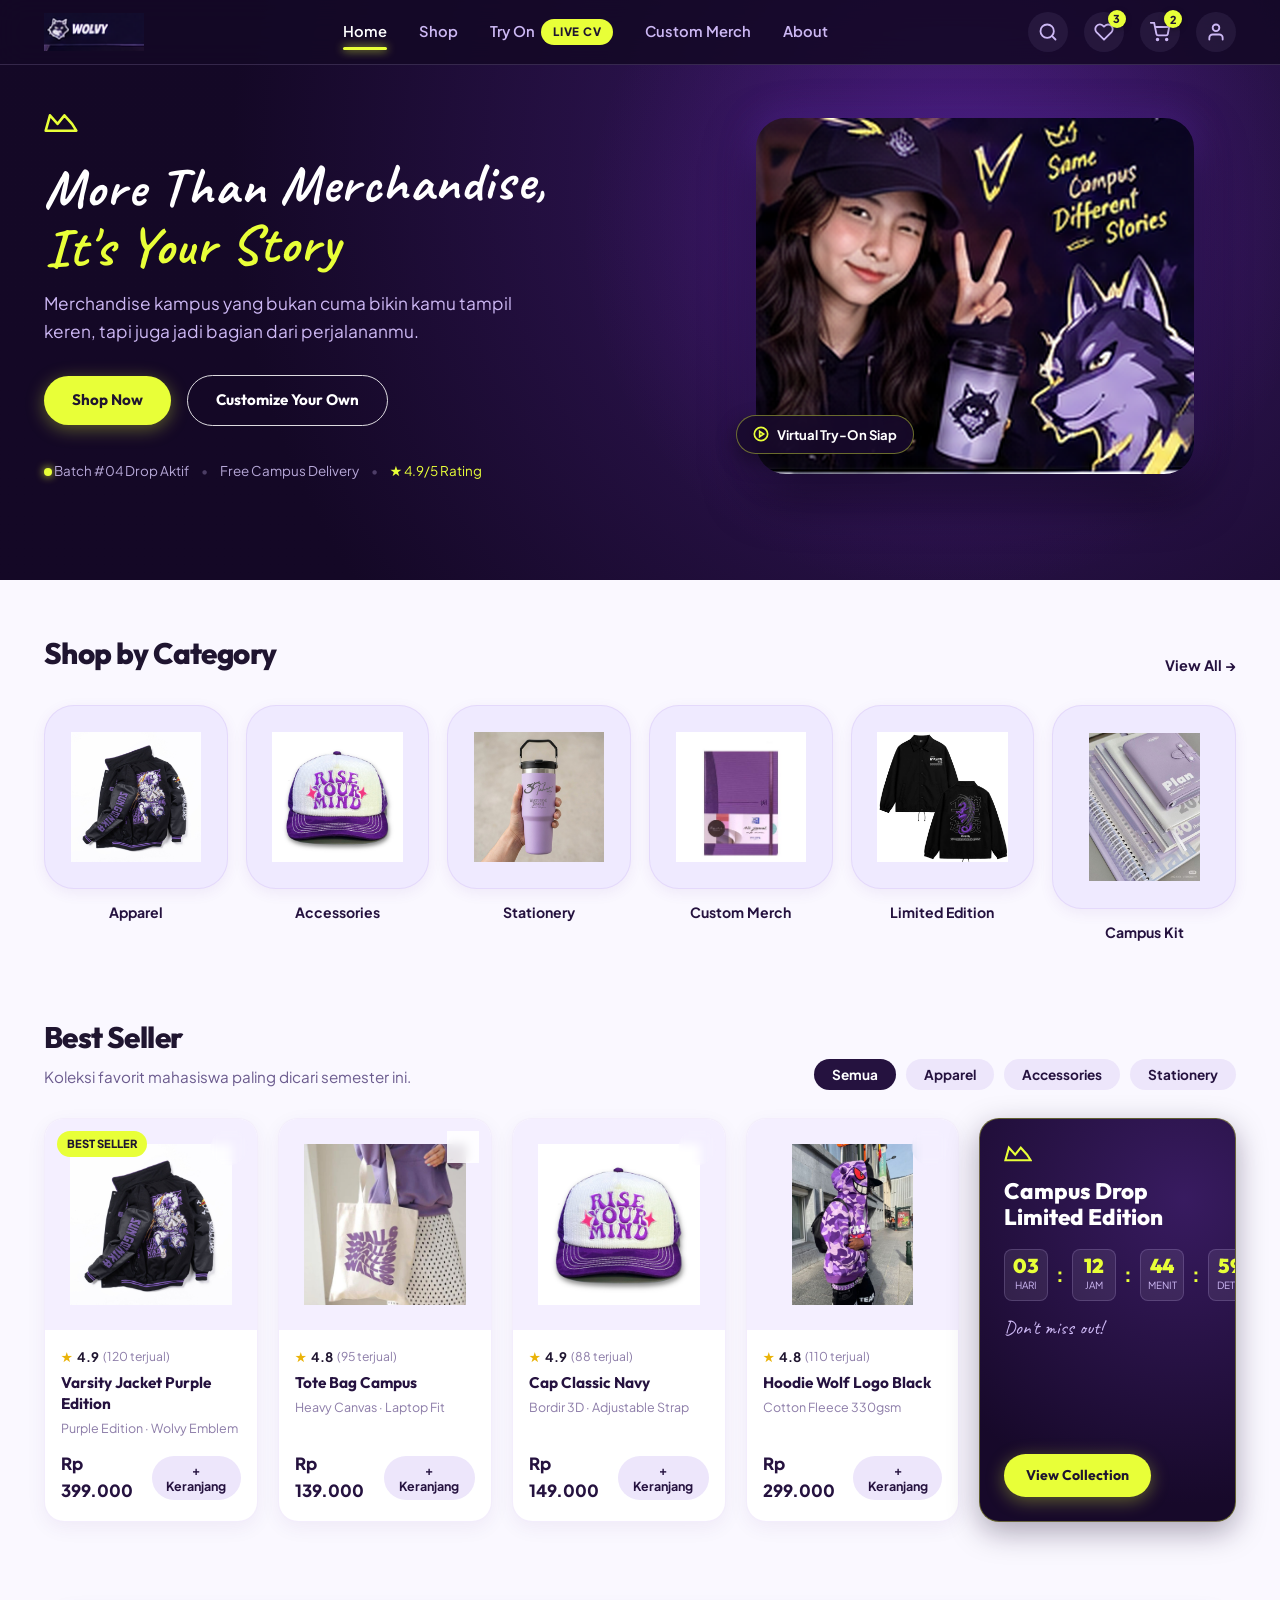
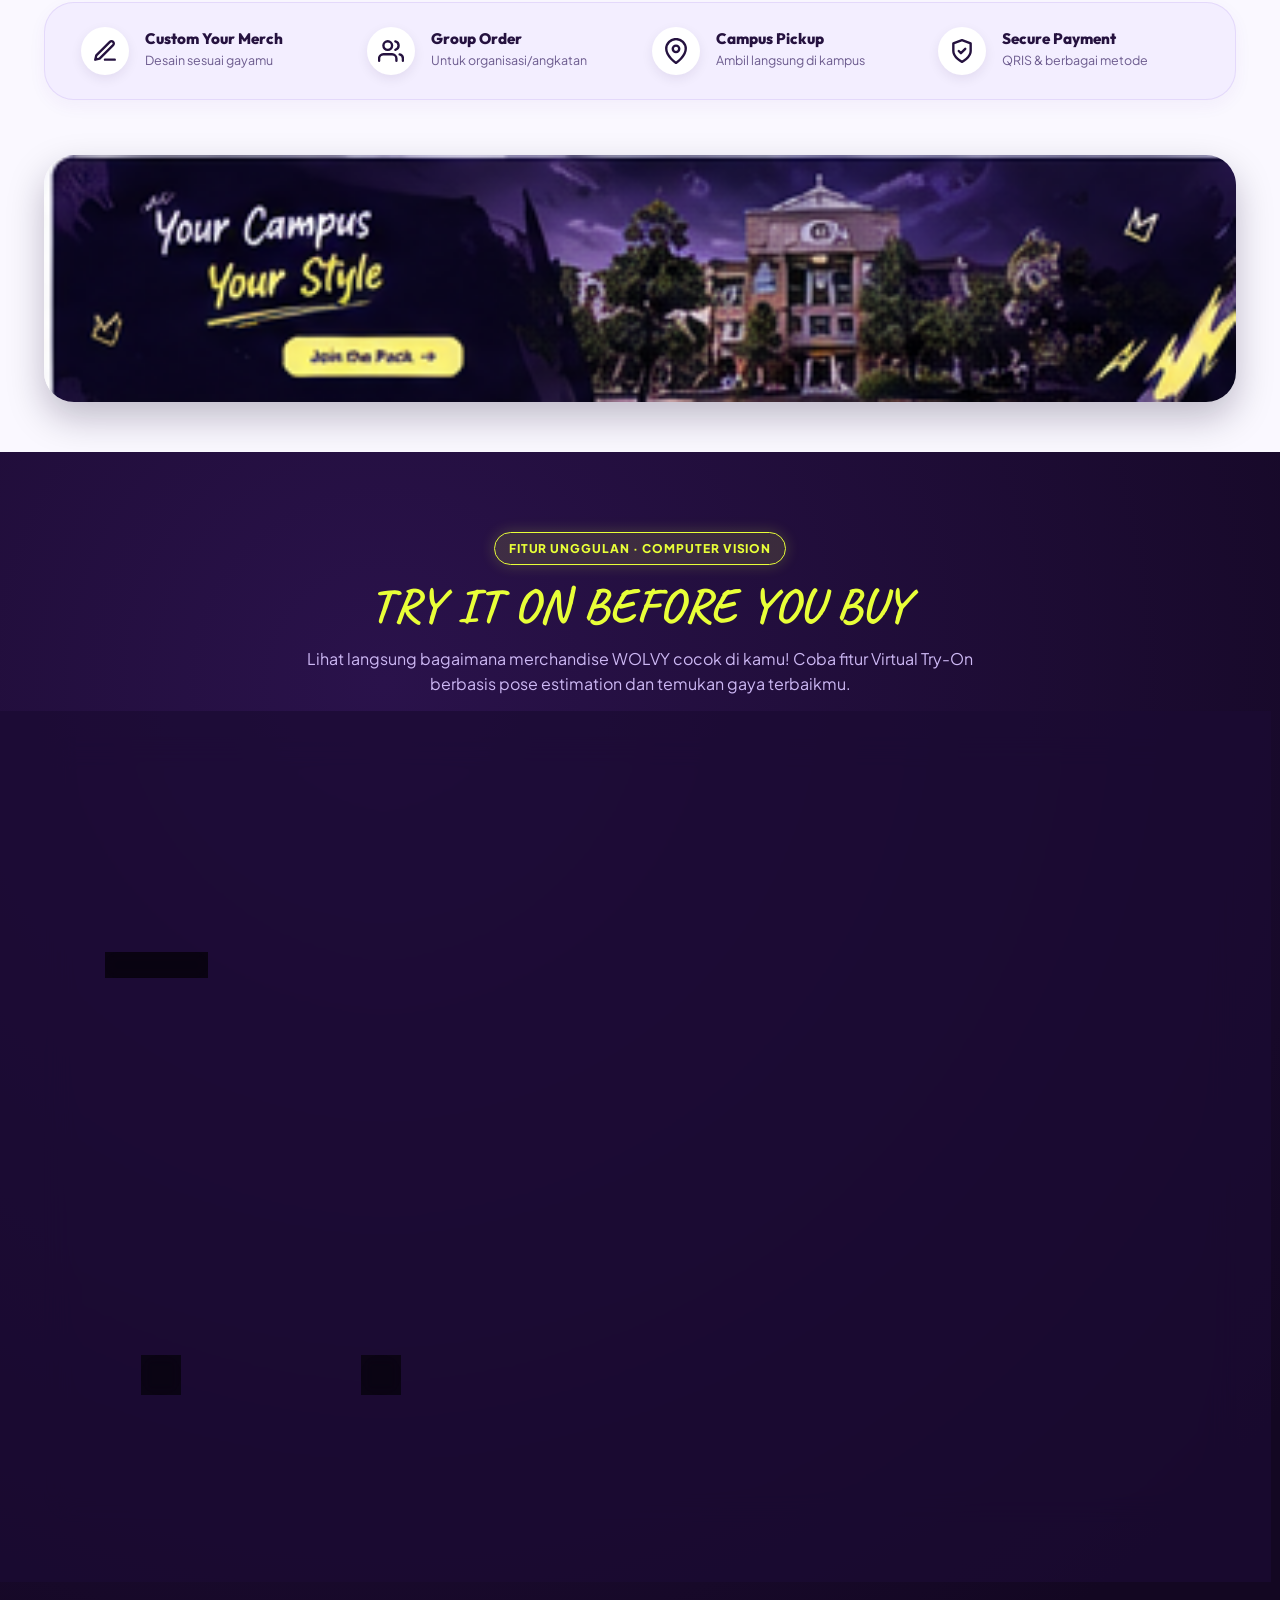
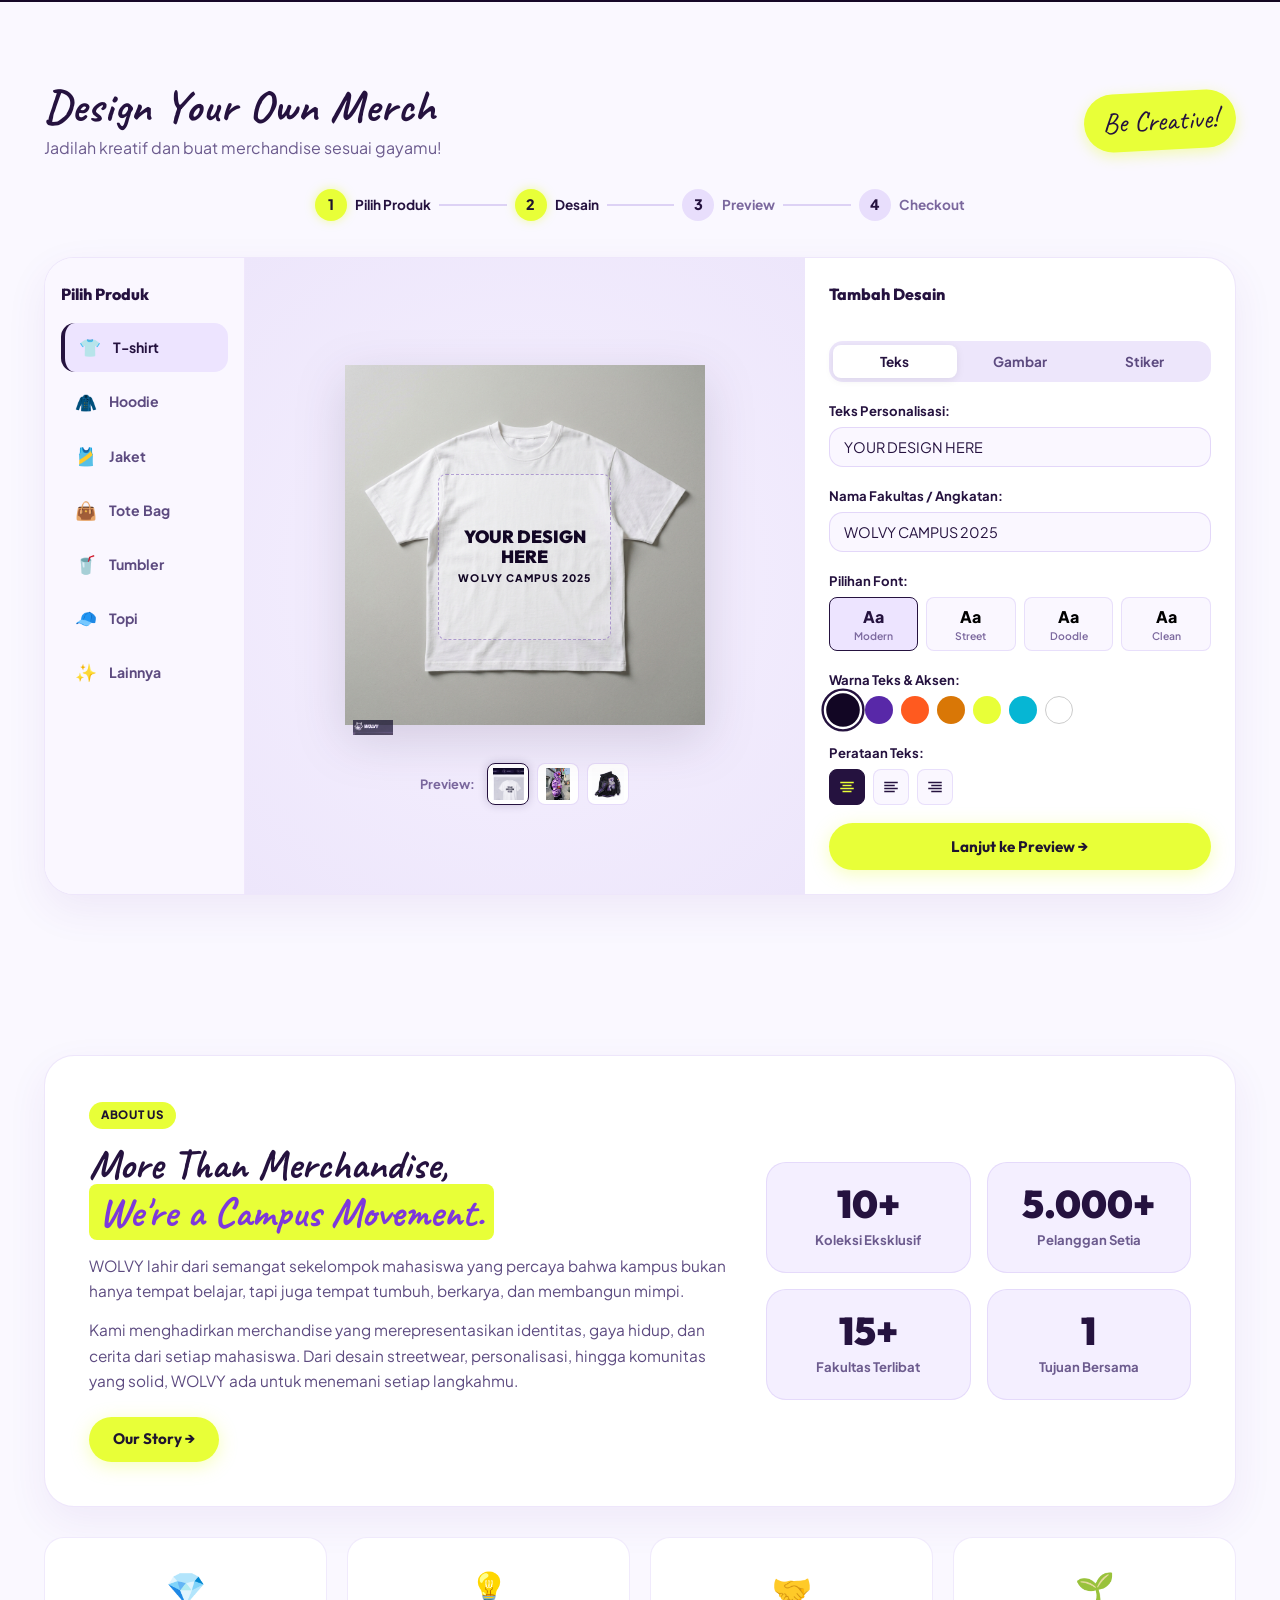
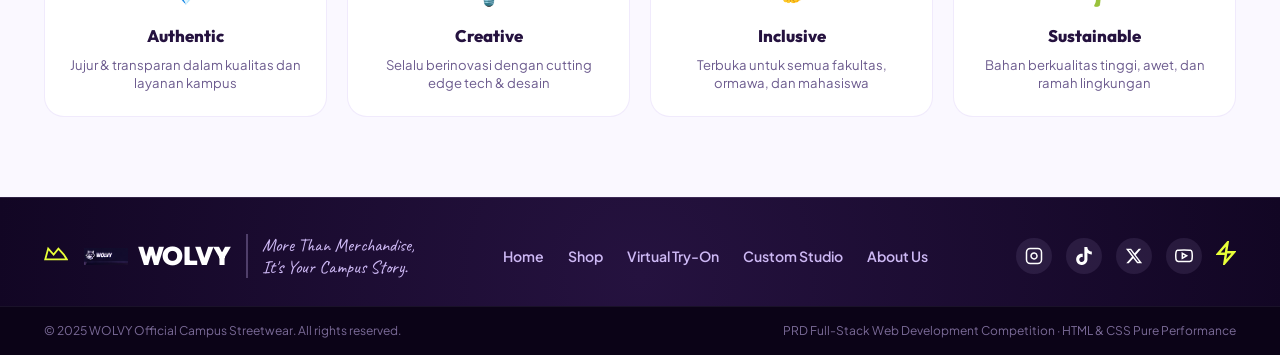
==== commit 34b8fd10: "fix: remove glitched mascot slice on Campus Drop card, remove community page/links, and enforce admi" ====
--- a/index.html
+++ b/index.html
@@ -28,7 +28,6 @@
           Try On <span class="badge-pill">LIVE CV</span>
         </a>
         <a href="#custom-merch" class="nav-link">Custom Merch</a>
-        <a href="community.html" class="nav-link">Community</a>
         <a href="about.html" class="nav-link">About</a>
       </nav>
 
@@ -365,11 +364,6 @@
           <a href="#tryon" class="btn btn-primary drop-btn">
             View Collection
           </a>
-
-          <!-- Peeking Wolf Mascot from Reference -->
-          <div class="drop-mascot-peek">
-            <img src="assets/mascot.png" alt="Wolf Mascot" class="mascot-peek-img">
-          </div>
         </div>
       </div>
     </div>
@@ -838,135 +832,6 @@
     </div>
   </section>
 
-  <!-- ==================== CAMPUS COMMUNITY & STORIES ==================== -->
-  <section class="community-section" id="community">
-    <div class="section-container">
-      <div class="community-header">
-        <div>
-          <span class="badge-pill">WOLVY CAMPUS PACK</span>
-          <h2 class="section-title">Campus Community</h2>
-          <p class="community-subtitle">Bukan cuma soal belanja, tapi juga tentang berbagi cerita, ide, dan semangat.</p>
-        </div>
-        <a href="#custom-merch" class="btn btn-primary btn-gabung">Gabung Sekarang &rarr;</a>
-      </div>
-
-      <!-- Quick Action Navigation Tabs -->
-      <div class="community-nav-pills">
-        <button class="com-pill active">
-          <span class="pill-icon">💬</span>
-          <div>
-            <strong>Diskusi &amp; Forum</strong>
-            <span>Tanya, jawab, dan sharing</span>
-          </div>
-        </button>
-        <button class="com-pill">
-          <span class="pill-icon">🗳️</span>
-          <div>
-            <strong>Voting Desain</strong>
-            <span>Pilih desain favoritmu</span>
-          </div>
-        </button>
-        <button class="com-pill">
-          <span class="pill-icon">🏆</span>
-          <div>
-            <strong>Event Kampus</strong>
-            <span>Ikuti event dan kompetisi</span>
-          </div>
-        </button>
-        <button class="com-pill">
-          <span class="pill-icon">🎓</span>
-          <div>
-            <strong>Komunitas Angkatan</strong>
-            <span>Temukan teman seangkatan</span>
-          </div>
-        </button>
-      </div>
-
-      <!-- Discussions & Events 2-Col Grid -->
-      <div class="community-grid-2">
-        <!-- Trending Discussions -->
-        <div class="community-card">
-          <div class="card-title-row">
-            <h3 class="card-heading">Trending Discussion</h3>
-            <a href="#" class="card-more-link">Lihat Semua &rarr;</a>
-          </div>
-          <div class="discussion-list">
-            <div class="disc-item">
-              <div class="disc-avatar">🐺</div>
-              <div class="disc-body">
-                <h4 class="disc-title">Ide Desain Kaos Angkatan 2025</h4>
-                <div class="disc-meta">Oleh @Fahri · 224 Komentar · 394 Likes</div>
-              </div>
-            </div>
-            <div class="disc-item">
-              <div class="disc-avatar">🎓</div>
-              <div class="disc-body">
-                <h4 class="disc-title">Rekomendasi Merchandise untuk Sidang Skripsi</h4>
-                <div class="disc-meta">Oleh @Nisa · 136 Komentar · 350 Likes</div>
-              </div>
-            </div>
-            <div class="disc-item">
-              <div class="disc-avatar">📸</div>
-              <div class="disc-body">
-                <h4 class="disc-title">Spot Foto OOTD Kampus Paling Estetik</h4>
-                <div class="disc-meta">Oleh @Kiki · 140 Komentar · 542 Likes</div>
-              </div>
-            </div>
-            <div class="disc-item">
-              <div class="disc-avatar">⚡</div>
-              <div class="disc-body">
-                <h4 class="disc-title">Group Order Hoodie Fakultas Teknik Informatika</h4>
-                <div class="disc-meta">Oleh @Bima · 98 Komentar · 120 Terdaftar</div>
-              </div>
-            </div>
-          </div>
-        </div>
-
-        <!-- Upcoming Events -->
-        <div class="community-card">
-          <div class="card-title-row">
-            <h3 class="card-heading">Event Mendatang</h3>
-            <a href="#" class="card-more-link">Lihat Semua &rarr;</a>
-          </div>
-          <div class="event-list">
-            <div class="event-item">
-              <div class="event-date-badge">
-                <span class="e-day">18</span>
-                <span class="e-mon">NOV</span>
-              </div>
-              <div class="event-body">
-                <h4 class="event-title">Campus Fest 2025</h4>
-                <p class="event-venue">18 Nov 2025 · Lapangan Utama Kampus</p>
-                <a href="#" class="event-cta">Daftar Sekarang &rarr;</a>
-              </div>
-            </div>
-            <div class="event-item">
-              <div class="event-date-badge">
-                <span class="e-day">25</span>
-                <span class="e-mon">NOV</span>
-              </div>
-              <div class="event-body">
-                <h4 class="event-title">Workshop UI/UX Streetwear Design</h4>
-                <p class="event-venue">25 Nov 2025 · Lab Komputer 3</p>
-                <a href="#" class="event-cta">Daftar Sekarang &rarr;</a>
-              </div>
-            </div>
-            <div class="event-item">
-              <div class="event-date-badge">
-                <span class="e-day">02</span>
-                <span class="e-mon">DES</span>
-              </div>
-              <div class="event-body">
-                <h4 class="event-title">Bazar Merchandise &amp; Creative Showcase</h4>
-                <p class="event-venue">02 Des 2025 · Selasar Gedung A</p>
-                <a href="#" class="event-cta">Lihat Detail &rarr;</a>
-              </div>
-            </div>
-          </div>
-        </div>
-      </div>
-    </div>
-  </section>
 
   <!-- ==================== ABOUT US SECTION (From Reference) ==================== -->
   <section class="about-section" id="about">
@@ -1059,7 +924,6 @@
         <a href="#categories">Shop</a>
         <a href="#tryon">Virtual Try-On</a>
         <a href="#custom-merch">Custom Studio</a>
-        <a href="#community">Community</a>
         <a href="#about">About Us</a>
       </div>
 
@@ -1254,21 +1118,14 @@
           <span>📸 Virtual Try-On Live</span>
           <span class="menu-arrow">&rarr;</span>
         </a>
-        <a href="admin.html" class="user-menu-link" style="color:var(--color-neon-yellow);">
-          <span>🛡️ Dashboard Admin Toko (FR-09..FR-11)</span>
+        <a href="login.html" class="user-menu-link" style="color:var(--color-neon-yellow);">
+          <span>🛡️ Masuk sebagai Admin (Lewat Login)</span>
           <span class="menu-arrow">&rarr;</span>
         </a>
         <a href="login.html" class="user-menu-link" style="color:#CDB8F4;">
-          <span>🚪 Ganti Akun / Logout (FR-04)</span>
+          <span>🚪 Ganti Akun / Keluar</span>
           <span class="menu-arrow">&rarr;</span>
         </a>
-        <div class="user-role-switch">
-          <div class="switch-info">
-            <strong>Role Demo Lomba:</strong>
-            <span>Akses langsung panel kelola</span>
-          </div>
-          <a href="admin.html" class="btn btn-sm btn-outline" style="text-decoration:none;">Buka Admin</a>
-        </div>
       </div>
     </div>
   </div>
--- a/style.css
+++ b/style.css
@@ -883,14 +883,6 @@
   font-size: 0.88rem;
 }
 
-.drop-mascot-peek {
-  position: absolute;
-  bottom: -15px;
-  right: -10px;
-  width: 130px;
-  pointer-events: none;
-  opacity: 0.95;
-}
 
 /* ==========================================================================
    TRUST / VALUE PROPOSITION BAR (Light lavender pill card from reference)
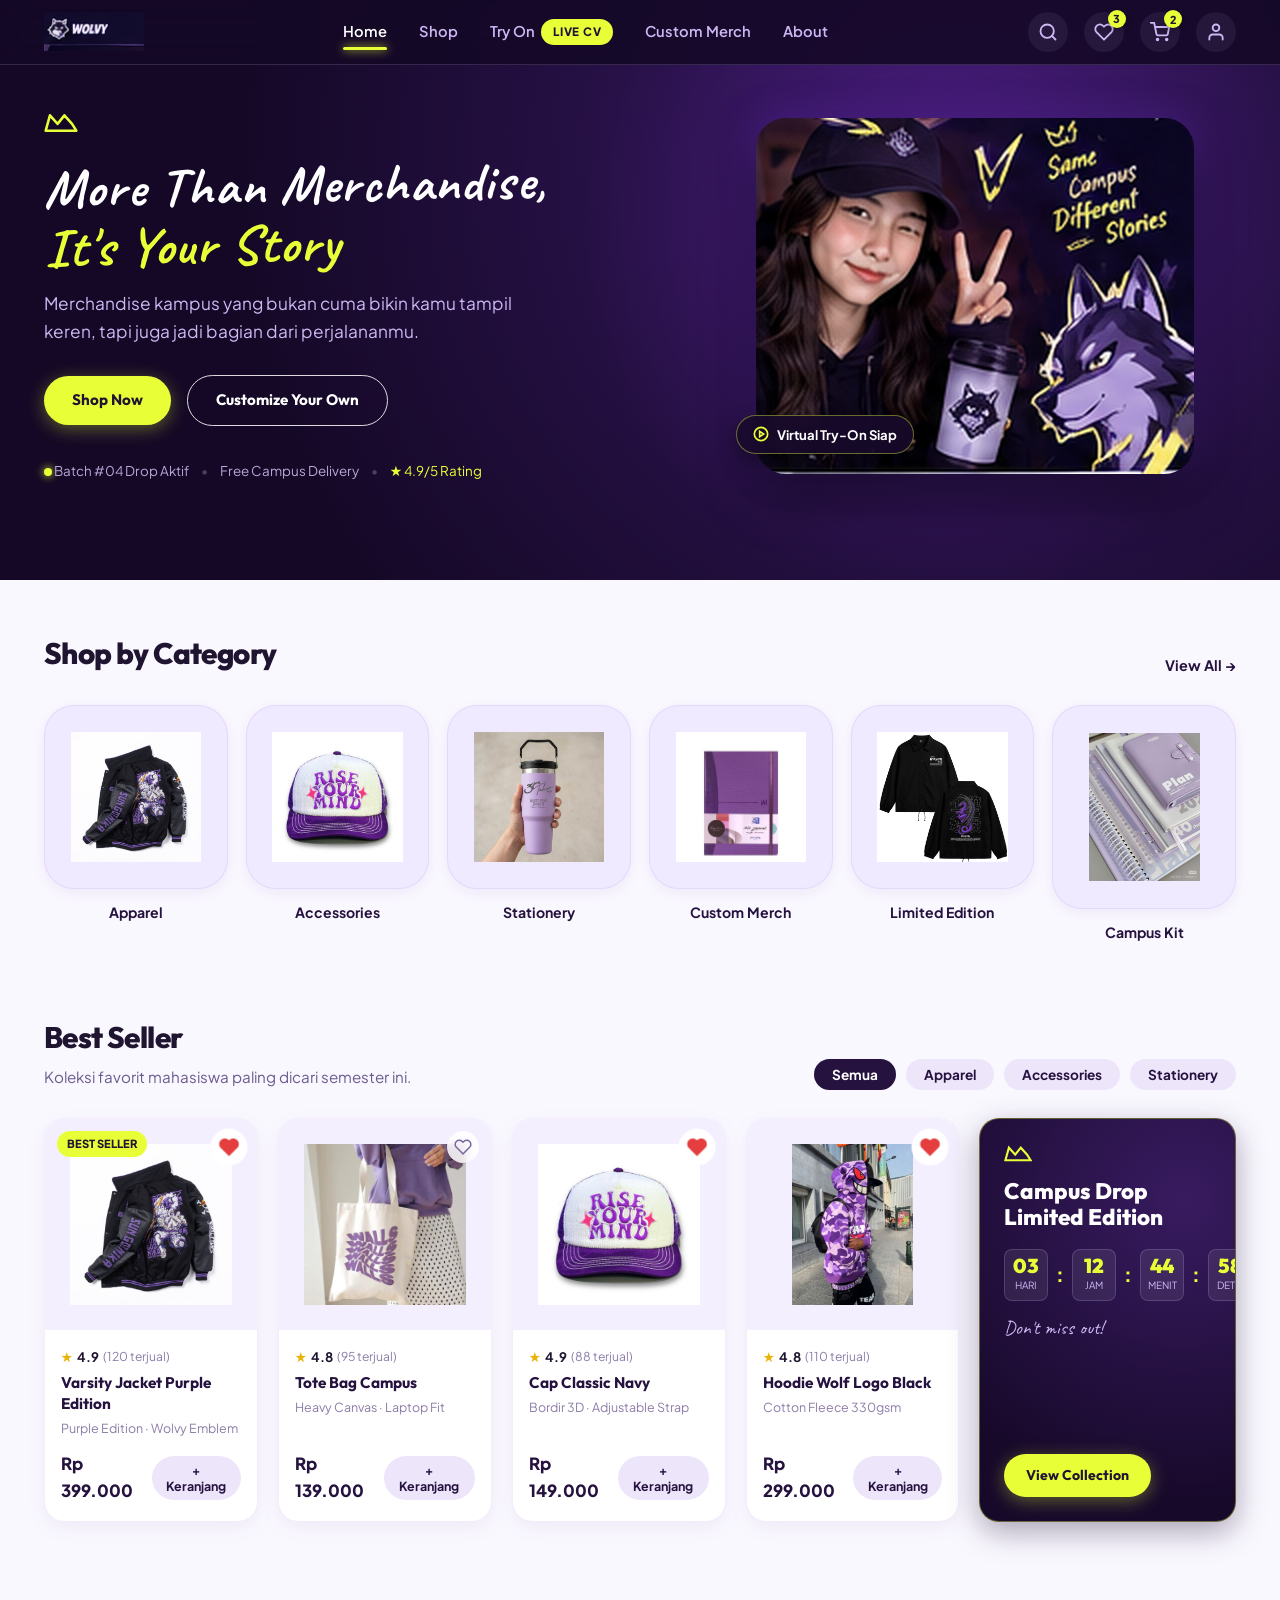
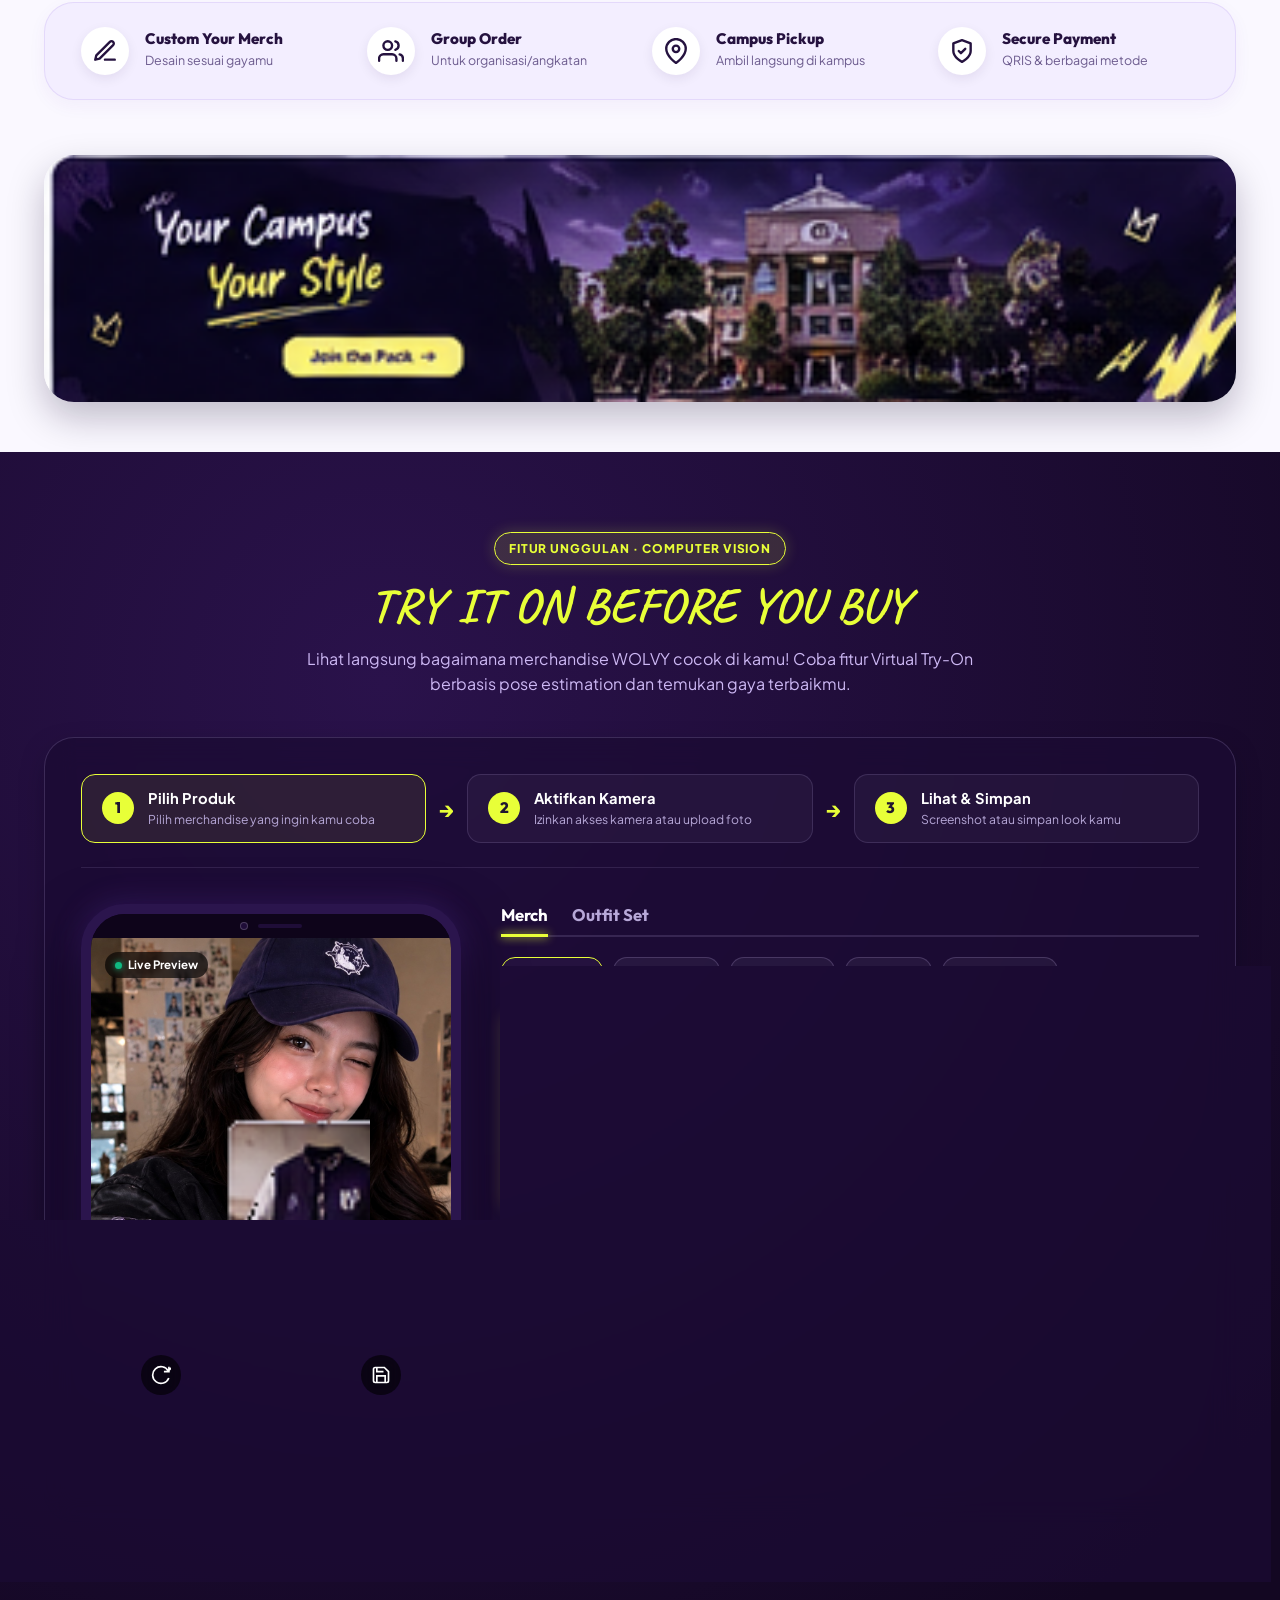
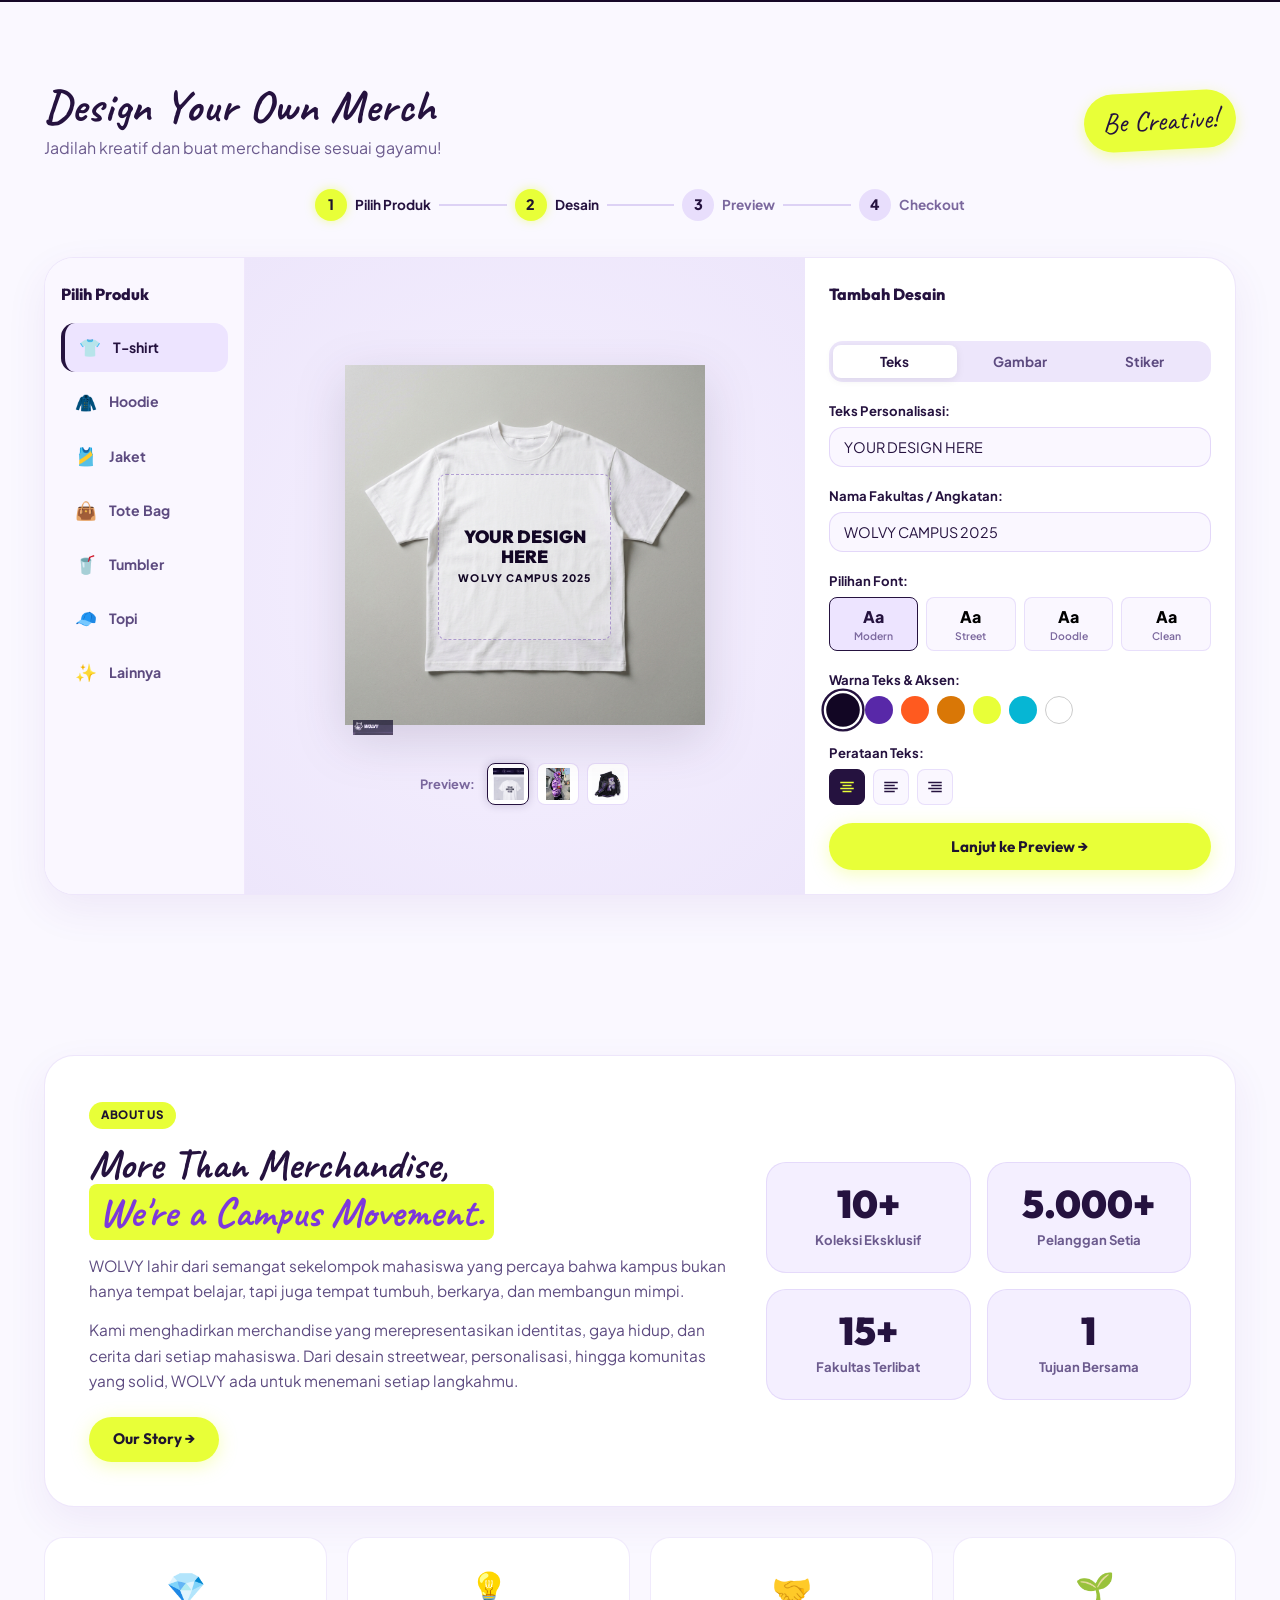
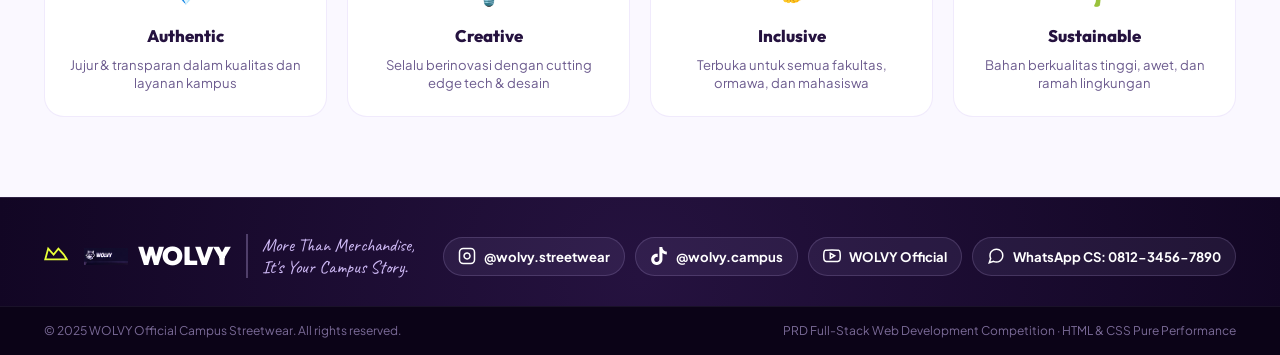
==== commit 26c25b91: "feat: footer sosmed, hapus voucher, sistem login admin dan daftar customer via supabase" ====
--- a/index.html
+++ b/index.html
@@ -918,33 +918,25 @@
         </div>
       </div>
 
-      <!-- Quick Nav Links -->
-      <div class="footer-links-side">
-        <a href="#hero">Home</a>
-        <a href="#categories">Shop</a>
-        <a href="#tryon">Virtual Try-On</a>
-        <a href="#custom-merch">Custom Studio</a>
-        <a href="#about">About Us</a>
-      </div>
-
-      <!-- Social Media Icons (Instagram, TikTok, X, YouTube) -->
+      <!-- Social Media Section (Sosmed Resmi WOLVY) -->
       <div class="footer-social-side">
-        <a href="https://instagram.com" target="_blank" rel="noopener" class="social-icon" aria-label="Instagram">
-          <svg width="18" height="18" viewBox="0 0 24 24" fill="none" stroke="currentColor" stroke-width="2"><rect x="2" y="2" width="20" height="20" rx="5" ry="5"></rect><path d="M16 11.37A4 4 0 1 1 12.63 8 4 4 0 0 1 16 11.37z"></path><line x1="17.5" y1="6.5" x2="17.51" y2="6.5"></line></svg>
-        </a>
-        <a href="https://tiktok.com" target="_blank" rel="noopener" class="social-icon" aria-label="TikTok">
-          <svg width="18" height="18" viewBox="0 0 24 24" fill="currentColor"><path d="M12.525.02c1.31-.02 2.61-.01 3.91-.02.08 1.53.63 3.09 1.75 4.17 1.12 1.11 2.7 1.62 4.24 1.79v4.03c-1.44-.05-2.89-.35-4.2-.97-.57-.26-1.1-.59-1.62-.93-.01 2.92.01 5.84-.02 8.75-.08 1.4-.54 2.79-1.35 3.94-1.31 1.92-3.58 3.17-5.91 3.21-1.43.08-2.86-.31-4.08-1.03-2.02-1.19-3.44-3.37-3.65-5.71-.02-.5-.03-1-.01-1.49.18-1.9 1.12-3.72 2.58-4.96 1.66-1.44 3.98-2.13 6.15-1.72.02 1.48-.04 2.96-.04 4.44-.99-.32-2.15-.23-3.02.37-.63.41-1.11 1.04-1.36 1.75-.21.51-.24 1.07-.14 1.61.24 1.64 1.82 2.89 3.49 2.75 1.5-.06 2.79-1.14 3.12-2.6.09-.43.12-.87.12-1.31V.02z"/></svg>
-        </a>
-        <a href="https://twitter.com" target="_blank" rel="noopener" class="social-icon" aria-label="X Twitter">
-          <svg width="18" height="18" viewBox="0 0 24 24" fill="currentColor"><path d="M18.244 2.25h3.308l-7.227 8.26 8.502 11.24H16.17l-5.214-6.817L4.99 21.75H1.68l7.73-8.835L1.254 2.25H8.08l4.713 6.231zm-1.161 17.52h1.833L7.084 4.126H5.117z"/></svg>
-        </a>
-        <a href="https://youtube.com" target="_blank" rel="noopener" class="social-icon" aria-label="YouTube">
-          <svg width="18" height="18" viewBox="0 0 24 24" fill="none" stroke="currentColor" stroke-width="2"><path d="M22.54 6.42a2.78 2.78 0 0 0-1.94-2C18.88 4 12 4 12 4s-6.88 0-8.6.46a2.78 2.78 0 0 0-1.94 2A29 29 0 0 0 1 11.75a29 29 0 0 0 .46 5.33A2.78 2.78 0 0 0 3.4 19c1.72.46 8.6.46 8.6.46s6.88 0 8.6-.46a2.78 2.78 0 0 0 1.94-2 29 29 0 0 0 .46-5.25 29 29 0 0 0-.46-5.33z"></path><polygon points="9.75 15.02 15.5 11.75 9.75 8.48 9.75 15.02"></polygon></svg>
-        </a>
-        <div class="footer-doodle-right">
-          <svg width="20" height="24" viewBox="0 0 24 30" fill="none" stroke="#E8FF38" stroke-width="3">
-            <path d="M14 2L2 16H12L10 28L22 14H12L14 2Z"></path>
-          </svg>
+        <div class="footer-social-pills">
+          <a href="https://instagram.com" target="_blank" rel="noopener" class="sosmed-pill-link" title="Instagram">
+            <svg width="18" height="18" viewBox="0 0 24 24" fill="none" stroke="currentColor" stroke-width="2"><rect x="2" y="2" width="20" height="20" rx="5" ry="5"></rect><path d="M16 11.37A4 4 0 1 1 12.63 8 4 4 0 0 1 16 11.37z"></path><line x1="17.5" y1="6.5" x2="17.51" y2="6.5"></line></svg>
+            <span>@wolvy.streetwear</span>
+          </a>
+          <a href="https://tiktok.com" target="_blank" rel="noopener" class="sosmed-pill-link" title="TikTok">
+            <svg width="18" height="18" viewBox="0 0 24 24" fill="currentColor"><path d="M12.525.02c1.31-.02 2.61-.01 3.91-.02.08 1.53.63 3.09 1.75 4.17 1.12 1.11 2.7 1.62 4.24 1.79v4.03c-1.44-.05-2.89-.35-4.2-.97-.57-.26-1.1-.59-1.62-.93-.01 2.92.01 5.84-.02 8.75-.08 1.4-.54 2.79-1.35 3.94-1.31 1.92-3.58 3.17-5.91 3.21-1.43.08-2.86-.31-4.08-1.03-2.02-1.19-3.44-3.37-3.65-5.71-.02-.5-.03-1-.01-1.49.18-1.9 1.12-3.72 2.58-4.96 1.66-1.44 3.98-2.13 6.15-1.72.02 1.48-.04 2.96-.04 4.44-.99-.32-2.15-.23-3.02.37-.63.41-1.11 1.04-1.36 1.75-.21.51-.24 1.07-.14 1.61.24 1.64 1.82 2.89 3.49 2.75 1.5-.06 2.79-1.14 3.12-2.6.09-.43.12-.87.12-1.31V.02z"/></svg>
+            <span>@wolvy.campus</span>
+          </a>
+          <a href="https://youtube.com" target="_blank" rel="noopener" class="sosmed-pill-link" title="YouTube">
+            <svg width="18" height="18" viewBox="0 0 24 24" fill="none" stroke="currentColor" stroke-width="2"><path d="M22.54 6.42a2.78 2.78 0 0 0-1.94-2C18.88 4 12 4 12 4s-6.88 0-8.6.46a2.78 2.78 0 0 0-1.94 2A29 29 0 0 0 1 11.75a29 29 0 0 0 .46 5.33A2.78 2.78 0 0 0 3.4 19c1.72.46 8.6.46 8.6.46s6.88 0 8.6-.46a2.78 2.78 0 0 0 1.94-2 29 29 0 0 0 .46-5.25 29 29 0 0 0-.46-5.33z"></path><polygon points="9.75 15.02 15.5 11.75 9.75 8.48 9.75 15.02"></polygon></svg>
+            <span>WOLVY Official</span>
+          </a>
+          <a href="https://wa.me/6281234567890" target="_blank" rel="noopener" class="sosmed-pill-link" title="WhatsApp Customer Service">
+            <svg width="18" height="18" viewBox="0 0 24 24" fill="none" stroke="currentColor" stroke-width="2"><path d="M21 11.5a8.38 8.38 0 0 1-.9 3.8 8.5 8.5 0 0 1-7.6 4.7 8.38 8.38 0 0 1-3.8-.9L3 21l1.9-5.7a8.38 8.38 0 0 1-.9-3.8 8.5 8.5 0 0 1 4.7-7.6 8.38 8.38 0 0 1 3.8-.9h.5a8.48 8.48 0 0 1 8 8v.5z"></path></svg>
+            <span>WhatsApp CS: 0812-3456-7890</span>
+          </a>
         </div>
       </div>
     </div>
--- a/style.css
+++ b/style.css
@@ -2337,6 +2337,35 @@
 .social-icon:hover {
   background: var(--color-neon-yellow);
   color: var(--color-text-dark);
+  transform: translateY(-2px);
+}
+
+.footer-social-pills {
+  display: flex;
+  align-items: center;
+  gap: 10px;
+  flex-wrap: wrap;
+}
+
+.sosmed-pill-link {
+  display: inline-flex;
+  align-items: center;
+  gap: 8px;
+  background: rgba(205, 184, 244, 0.08);
+  padding: 8px 14px;
+  border-radius: var(--radius-pill);
+  color: var(--color-white);
+  font-size: 0.82rem;
+  font-weight: 700;
+  text-decoration: none;
+  transition: all var(--transition-fast);
+  border: 1px solid rgba(205, 184, 244, 0.18);
+}
+
+.sosmed-pill-link:hover {
+  background: var(--color-neon-yellow);
+  color: #120624;
+  border-color: var(--color-neon-yellow);
   transform: translateY(-2px);
 }
 
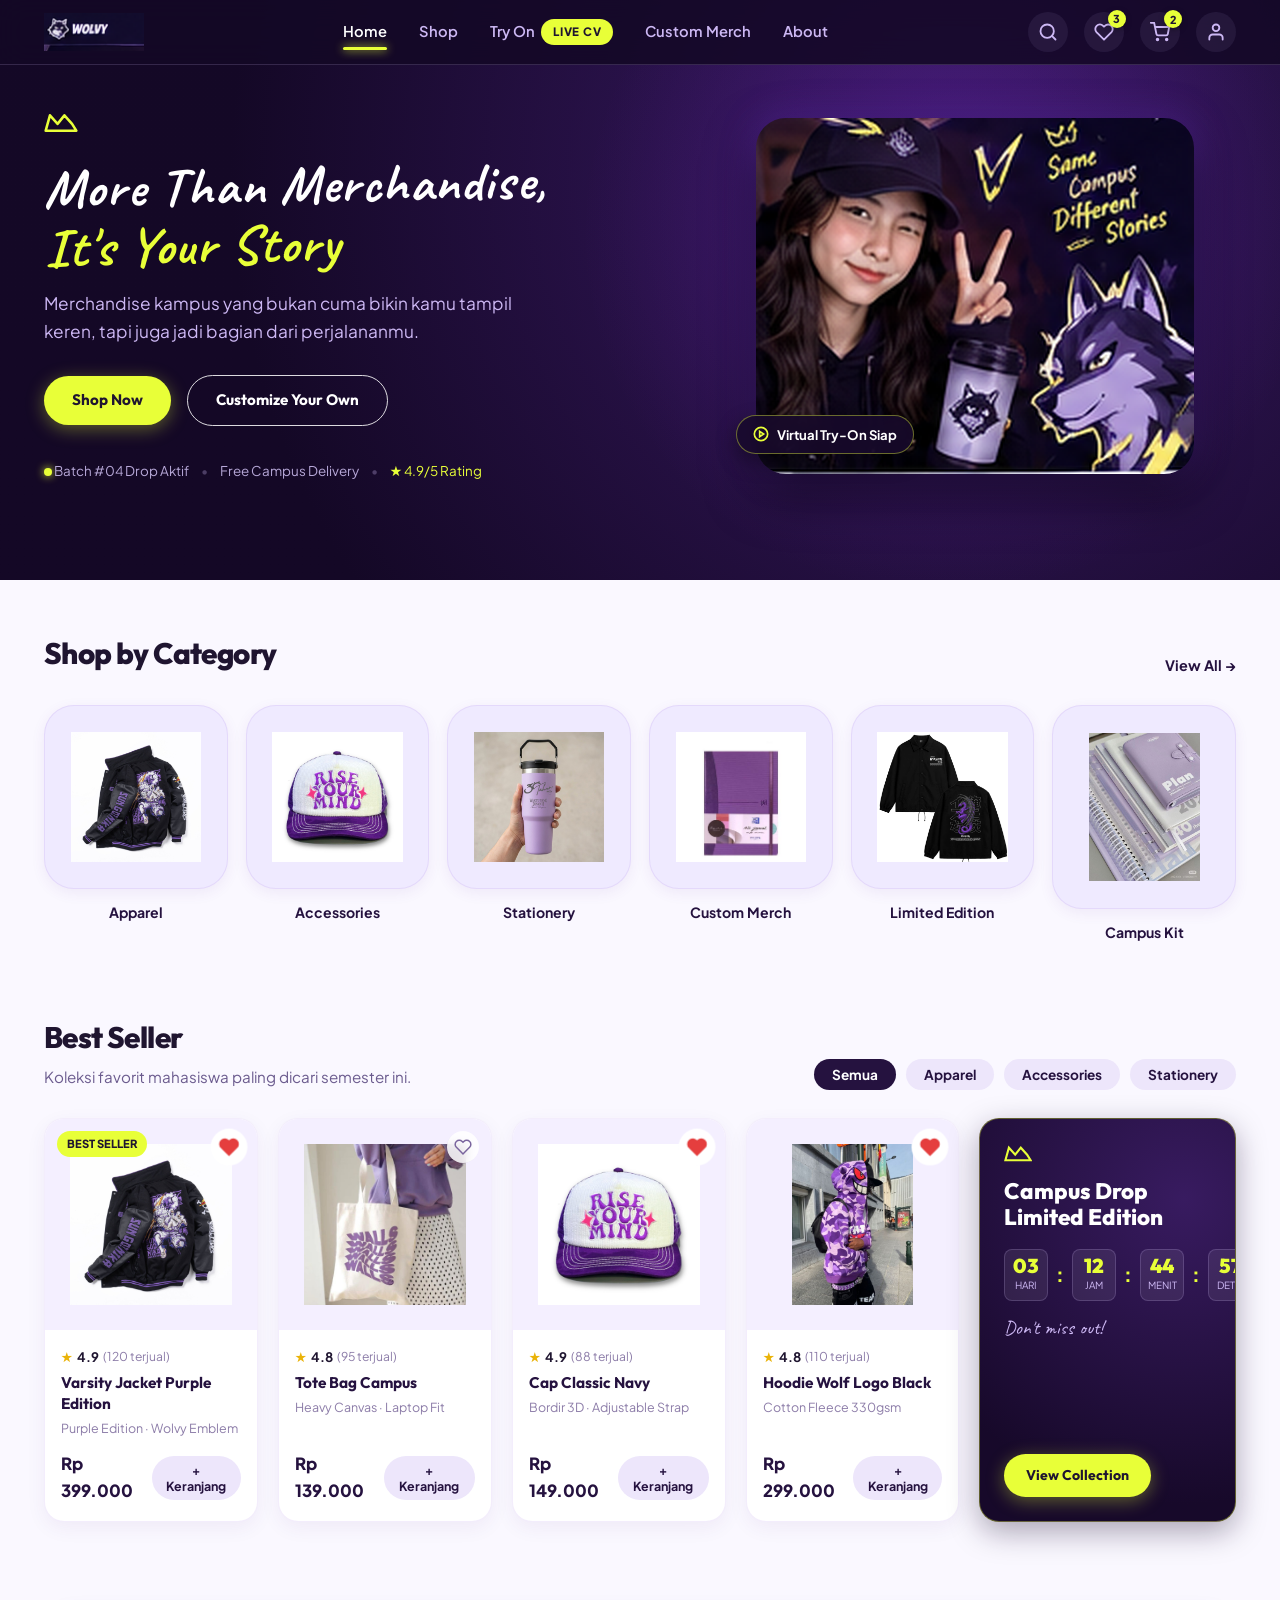
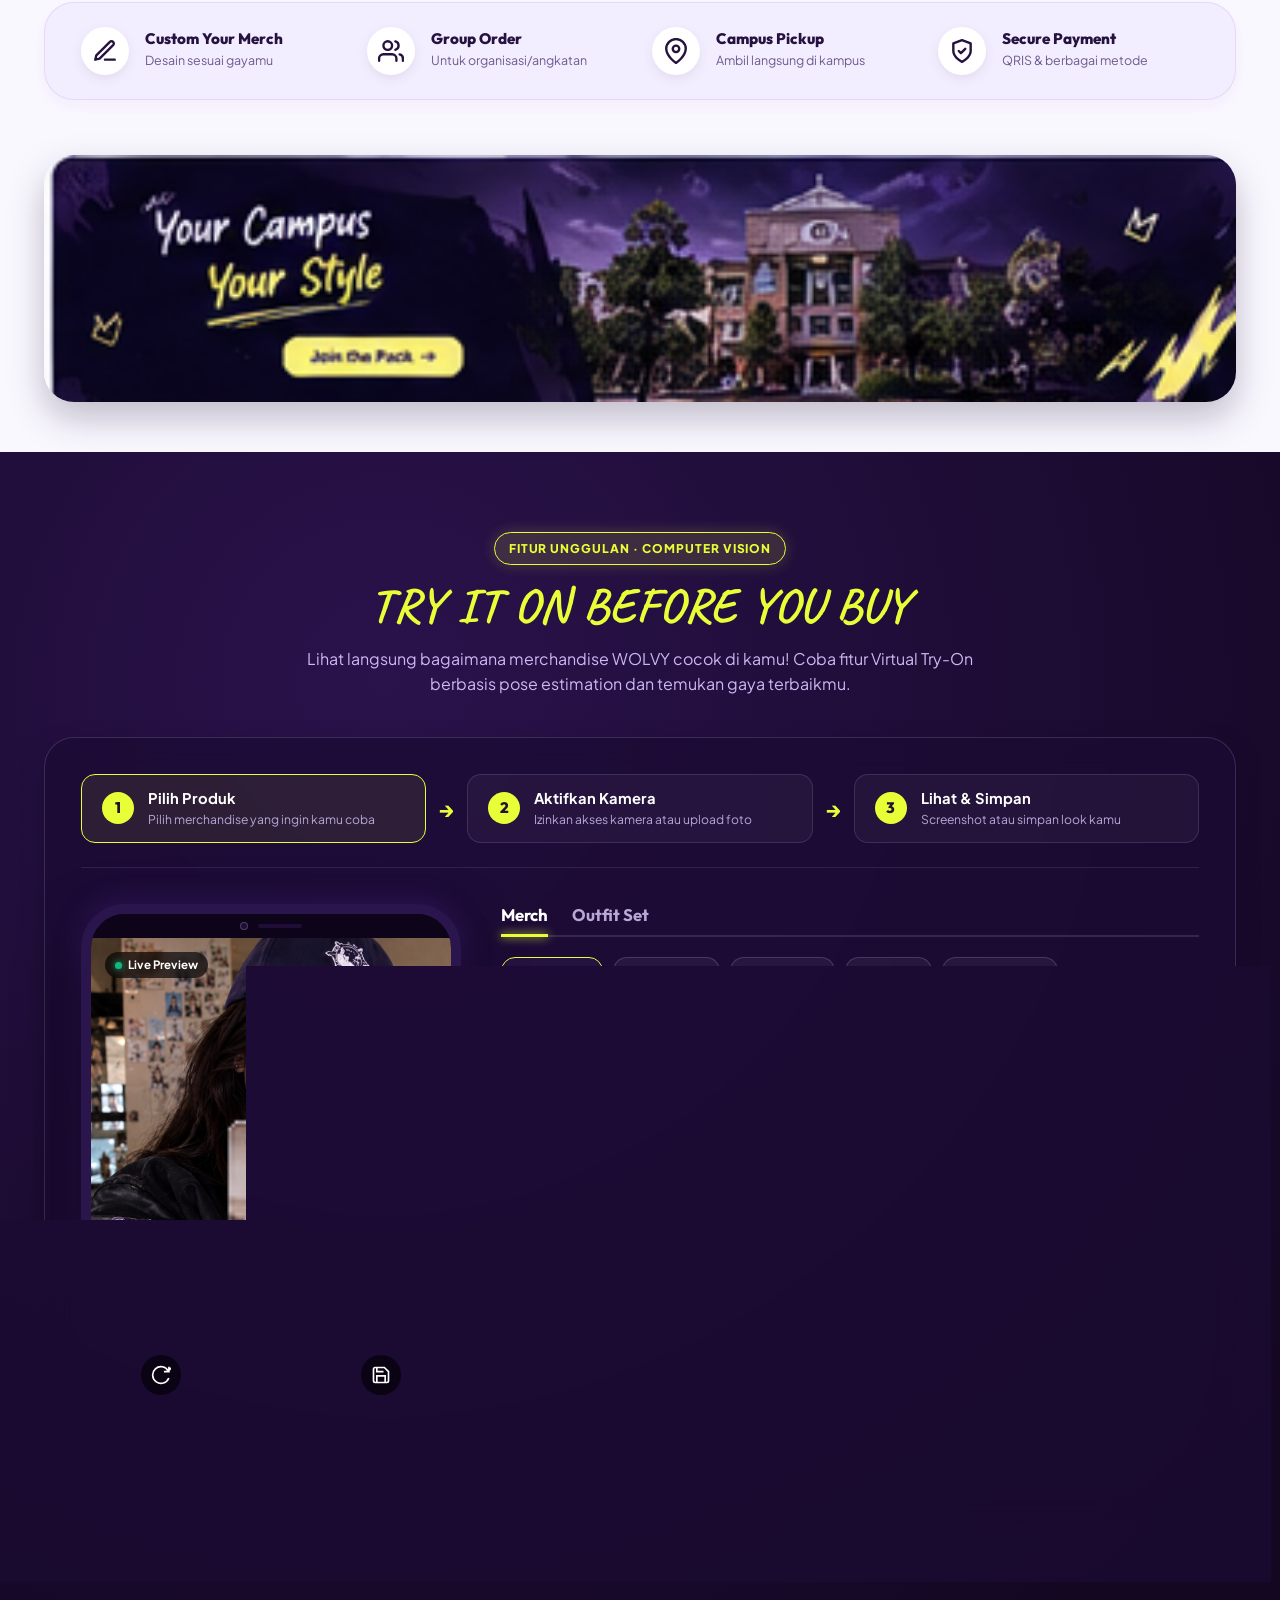
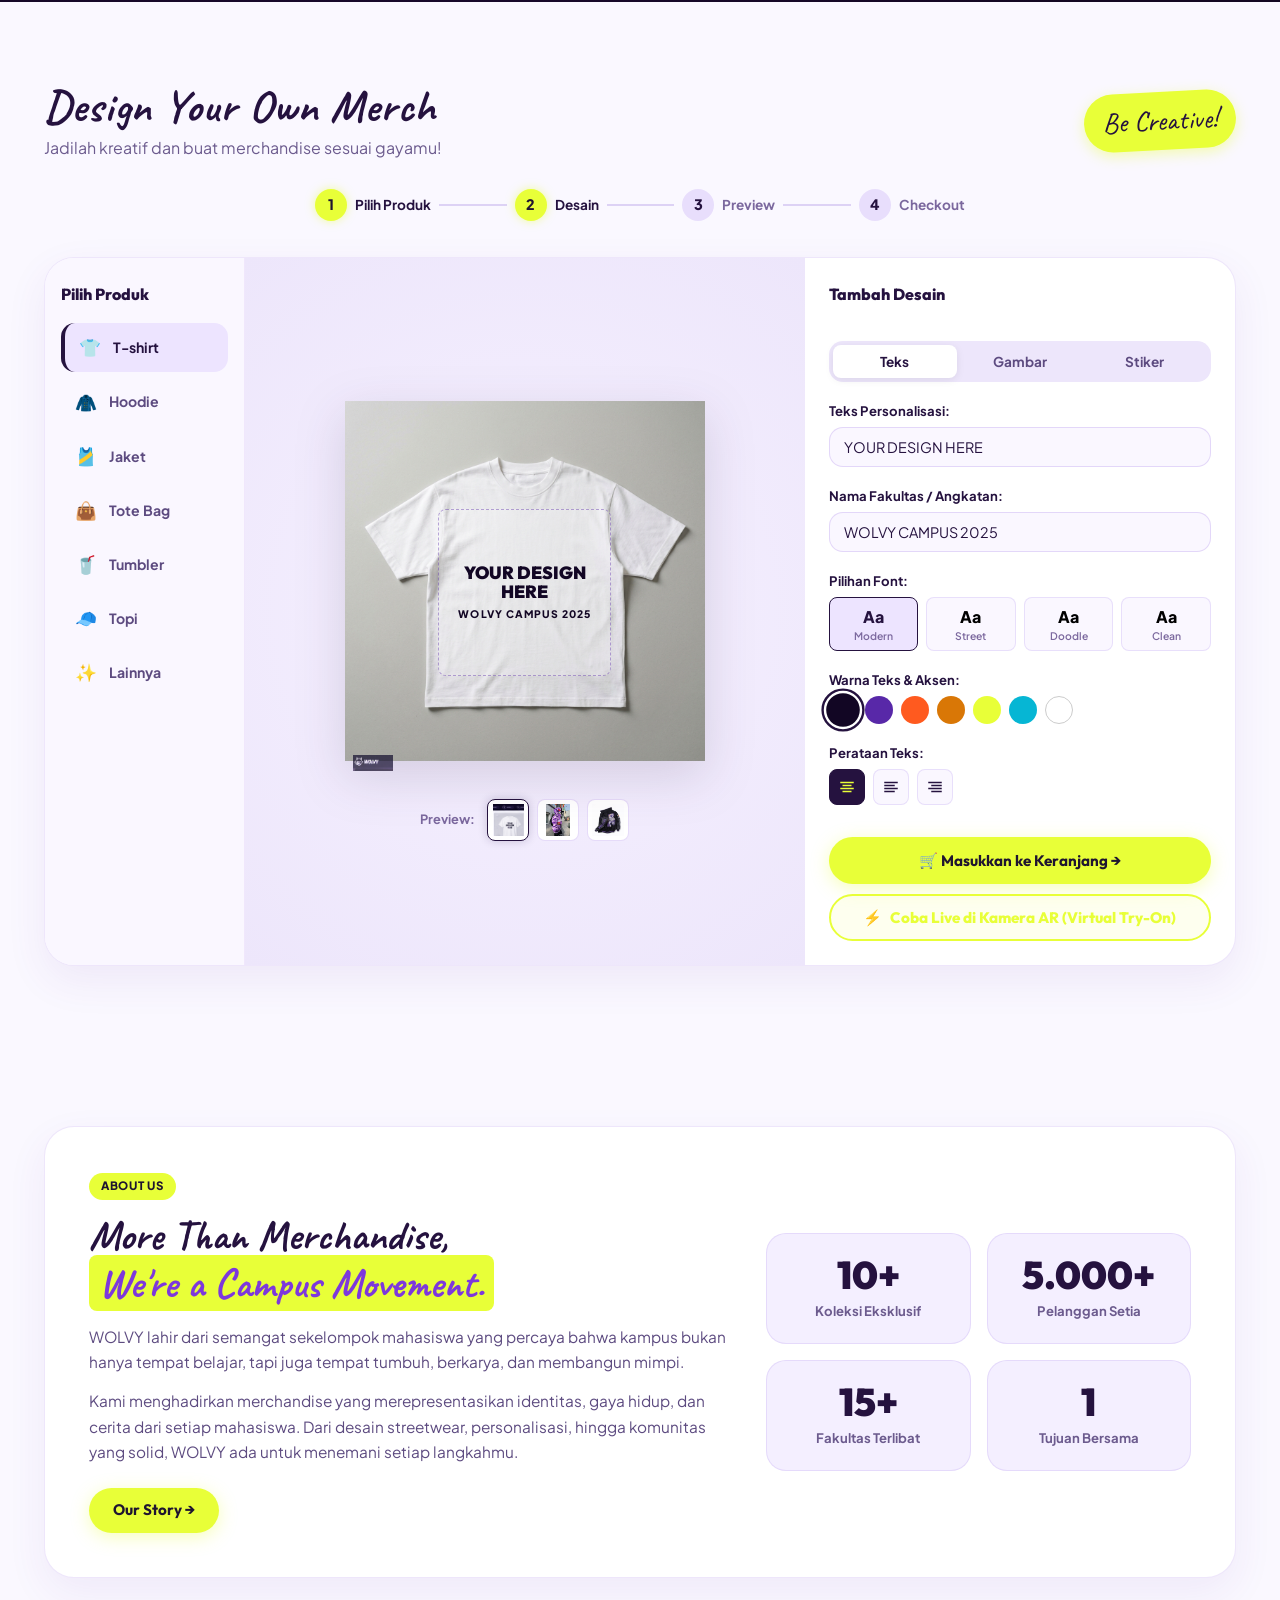
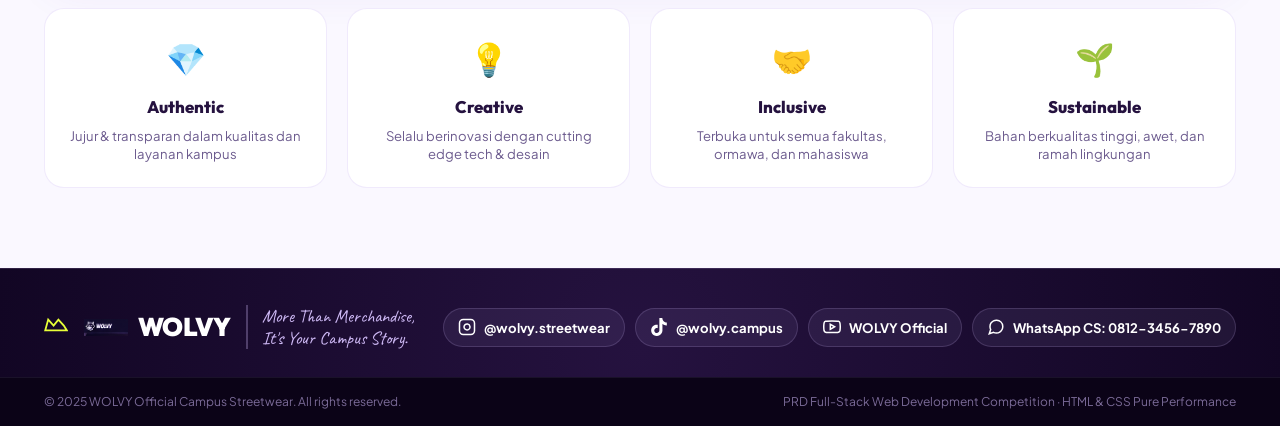
==== commit 6921fdec: "feat: Add Smart Size & Fit Guide and Custom Merch Live Try-On integration" ====
--- a/index.html
+++ b/index.html
@@ -823,10 +823,15 @@
             </div>
           </div>
 
-          <!-- Submit CTA Button -->
-          <button class="btn btn-primary btn-submit-design" id="submitDesignBtn">
-            Lanjut ke Preview &rarr;
-          </button>
+          <!-- Submit & Live Try-on CTA Buttons -->
+          <div style="display: flex; flex-direction: column; gap: 10px; margin-top: 14px;">
+            <button class="btn btn-primary btn-submit-design" id="submitDesignBtn" style="width: 100%;">
+              🛒 Masukkan ke Keranjang &rarr;
+            </button>
+            <button type="button" class="btn btn-outline" id="btnLiveTryonCustom" style="width: 100%; border: 2px solid var(--color-neon-yellow); color: var(--color-neon-yellow); background: rgba(232, 255, 56, 0.08); font-weight: 800; padding: 12px; display: flex; align-items: center; justify-content: center; gap: 8px; cursor: pointer; border-radius: var(--radius-pill);">
+              <span>⚡</span> Coba Live di Kamera AR (Virtual Try-On)
+            </button>
+          </div>
         </div>
       </div>
     </div>
@@ -1125,6 +1130,8 @@
   <!-- Toast Notification Container -->
   <div class="toast-container" id="toastContainer"></div>
 
+  <script src="smart-size-guide.js"></script>
+  <script src="custom-merch-ar.js"></script>
   <script src="script.js"></script>
 </body>
 </html>
--- a/style.css
+++ b/style.css
@@ -3043,3 +3043,690 @@
     grid-template-columns: 1fr;
   }
 }
+
+/* ==========================================================================
+   SMART SIZE & FIT GUIDE (FITUR 4) STYLES
+   ========================================================================== */
+.smart-fit-backdrop {
+  position: fixed;
+  inset: 0;
+  background: rgba(15, 6, 30, 0.82);
+  backdrop-filter: blur(10px);
+  -webkit-backdrop-filter: blur(10px);
+  z-index: 9999;
+  display: flex;
+  align-items: center;
+  justify-content: center;
+  padding: 16px;
+  opacity: 0;
+  visibility: hidden;
+  transition: opacity 0.28s ease, visibility 0.28s ease;
+}
+
+.smart-fit-backdrop.active {
+  opacity: 1;
+  visibility: visible;
+}
+
+.smart-fit-dialog {
+  background: #18092E;
+  color: #FFFFFF;
+  width: 100%;
+  max-width: 860px;
+  max-height: 92vh;
+  border-radius: 24px;
+  border: 1px solid rgba(205, 184, 244, 0.25);
+  box-shadow: 0 25px 60px rgba(0, 0, 0, 0.65), 0 0 35px rgba(107, 33, 168, 0.3);
+  display: flex;
+  flex-direction: column;
+  overflow: hidden;
+  transform: translateY(20px) scale(0.97);
+  transition: transform 0.28s cubic-bezier(0.16, 1, 0.3, 1);
+}
+
+.smart-fit-backdrop.active .smart-fit-dialog {
+  transform: translateY(0) scale(1);
+}
+
+/* Modal Header */
+.smart-fit-header {
+  padding: 24px 28px 18px;
+  border-bottom: 1px solid rgba(205, 184, 244, 0.15);
+  display: flex;
+  justify-content: space-between;
+  align-items: flex-start;
+  position: relative;
+  background: linear-gradient(180deg, rgba(98, 45, 170, 0.25) 0%, rgba(24, 9, 46, 0) 100%);
+}
+
+.sf-pill-badge {
+  display: inline-flex;
+  align-items: center;
+  background: rgba(232, 255, 56, 0.15);
+  color: var(--color-neon-yellow);
+  border: 1px solid var(--color-neon-yellow);
+  font-size: 0.72rem;
+  font-weight: 800;
+  letter-spacing: 0.08em;
+  padding: 4px 10px;
+  border-radius: var(--radius-pill);
+  margin-bottom: 8px;
+}
+
+.sf-title {
+  font-family: var(--font-heading);
+  font-size: 1.6rem;
+  font-weight: 800;
+  color: #FFFFFF;
+  margin: 0 0 4px 0;
+  letter-spacing: -0.02em;
+}
+
+.sf-subtitle {
+  font-size: 0.88rem;
+  color: #CDB8F4;
+  margin: 0;
+  max-width: 650px;
+}
+
+.sf-close-btn {
+  background: rgba(255, 255, 255, 0.08);
+  border: 1px solid rgba(255, 255, 255, 0.15);
+  color: #FFFFFF;
+  font-size: 1.8rem;
+  line-height: 1;
+  width: 36px;
+  height: 36px;
+  border-radius: 50%;
+  cursor: pointer;
+  display: flex;
+  align-items: center;
+  justify-content: center;
+  transition: all 0.2s ease;
+  flex-shrink: 0;
+}
+
+.sf-close-btn:hover {
+  background: rgba(255, 70, 70, 0.25);
+  border-color: #FF5A70;
+  color: #FF5A70;
+  transform: rotate(90deg);
+}
+
+/* Modal Body */
+.smart-fit-body {
+  padding: 24px 28px;
+  overflow-y: auto;
+  display: flex;
+  flex-direction: column;
+  gap: 20px;
+  scrollbar-width: thin;
+  scrollbar-color: #5D28A8 #18092E;
+}
+
+.smart-fit-body::-webkit-scrollbar {
+  width: 6px;
+}
+.smart-fit-body::-webkit-scrollbar-thumb {
+  background: #5D28A8;
+  border-radius: 3px;
+}
+
+/* Cards Base */
+.sf-card {
+  background: rgba(255, 255, 255, 0.035);
+  border: 1px solid rgba(205, 184, 244, 0.18);
+  border-radius: 18px;
+  padding: 20px 22px;
+}
+
+.sf-section-title {
+  font-family: var(--font-heading);
+  font-size: 1.1rem;
+  font-weight: 800;
+  color: #FFFFFF;
+  display: flex;
+  align-items: center;
+  gap: 10px;
+  margin: 0 0 16px 0;
+}
+
+.sf-step-num {
+  background: var(--color-neon-yellow);
+  color: #120624;
+  width: 26px;
+  height: 26px;
+  border-radius: 50%;
+  display: inline-flex;
+  align-items: center;
+  justify-content: center;
+  font-size: 0.82rem;
+  font-weight: 900;
+  flex-shrink: 0;
+}
+
+/* Inputs Grid */
+.sf-grid-inputs {
+  display: grid;
+  grid-template-columns: 1fr 1fr;
+  gap: 18px 24px;
+}
+
+.sf-span-full {
+  grid-column: 1 / -1;
+}
+
+.sf-control-group {
+  display: flex;
+  flex-direction: column;
+  gap: 8px;
+}
+
+.sf-label-row {
+  display: flex;
+  justify-content: space-between;
+  align-items: center;
+  font-size: 0.88rem;
+  font-weight: 700;
+  color: #E2D7F8;
+}
+
+.sf-val-badge {
+  background: rgba(232, 255, 56, 0.18);
+  color: var(--color-neon-yellow);
+  border: 1px solid rgba(232, 255, 56, 0.4);
+  padding: 2px 10px;
+  border-radius: var(--radius-pill);
+  font-size: 0.82rem;
+  font-weight: 800;
+}
+
+.sf-input-label {
+  font-size: 0.88rem;
+  font-weight: 700;
+  color: #E2D7F8;
+}
+
+/* Sliders */
+.sf-range-slider {
+  width: 100%;
+  accent-color: var(--color-neon-yellow);
+  cursor: pointer;
+  height: 6px;
+  border-radius: 3px;
+  background: rgba(205, 184, 244, 0.25);
+  margin-top: 4px;
+}
+
+.sf-slider-hints {
+  display: flex;
+  justify-content: space-between;
+  font-size: 0.72rem;
+  color: #9C8BB8;
+}
+
+/* Chip Buttons */
+.sf-chip-group {
+  display: flex;
+  gap: 10px;
+  flex-wrap: wrap;
+}
+
+.sf-chip-btn {
+  background: rgba(255, 255, 255, 0.06);
+  border: 1px solid rgba(205, 184, 244, 0.25);
+  color: #FFFFFF;
+  padding: 8px 18px;
+  border-radius: var(--radius-pill);
+  font-weight: 700;
+  font-size: 0.85rem;
+  cursor: pointer;
+  transition: all 0.2s ease;
+}
+
+.sf-chip-btn:hover {
+  background: rgba(255, 255, 255, 0.12);
+  border-color: #CDB8F4;
+}
+
+.sf-chip-btn.active {
+  background: var(--color-neon-yellow);
+  color: #120624;
+  border-color: var(--color-neon-yellow);
+  font-weight: 900;
+  box-shadow: 0 0 15px rgba(232, 255, 56, 0.35);
+}
+
+/* Fit Preference Cards */
+.sf-fit-cards-grid {
+  display: grid;
+  grid-template-columns: repeat(3, 1fr);
+  gap: 12px;
+}
+
+.sf-fit-card {
+  background: rgba(255, 255, 255, 0.04);
+  border: 1.5px solid rgba(205, 184, 244, 0.2);
+  border-radius: 14px;
+  padding: 14px 12px;
+  text-align: center;
+  cursor: pointer;
+  transition: all 0.22s ease;
+  position: relative;
+}
+
+.sf-fit-card:hover {
+  background: rgba(255, 255, 255, 0.08);
+  border-color: rgba(205, 184, 244, 0.45);
+  transform: translateY(-2px);
+}
+
+.sf-fit-card.active {
+  background: rgba(98, 45, 170, 0.35);
+  border-color: var(--color-neon-yellow);
+  box-shadow: 0 0 20px rgba(232, 255, 56, 0.2);
+}
+
+.sf-fc-icon {
+  font-size: 1.5rem;
+  margin-bottom: 6px;
+}
+
+.sf-fc-name {
+  font-family: var(--font-heading);
+  font-size: 0.92rem;
+  font-weight: 800;
+  color: #FFFFFF;
+  margin-bottom: 4px;
+}
+
+.sf-fit-card.active .sf-fc-name {
+  color: var(--color-neon-yellow);
+}
+
+.sf-fc-desc {
+  font-size: 0.72rem;
+  color: #CDB8F4;
+  line-height: 1.35;
+}
+
+/* Recommendation Hero (UI FEATURE 1) */
+.sf-recommendation-hero {
+  background: linear-gradient(135deg, rgba(88, 40, 168, 0.55) 0%, rgba(20, 8, 40, 0.9) 100%);
+  border: 2px solid var(--color-neon-yellow);
+  box-shadow: 0 0 30px rgba(232, 255, 56, 0.15), inset 0 0 20px rgba(232, 255, 56, 0.05);
+  border-radius: 20px;
+  padding: 22px 26px;
+  display: flex;
+  justify-content: space-between;
+  align-items: center;
+  gap: 24px;
+}
+
+.sf-rec-left {
+  flex: 1;
+}
+
+.sf-rec-badge {
+  display: inline-block;
+  font-size: 0.72rem;
+  font-weight: 800;
+  letter-spacing: 0.08em;
+  color: var(--color-neon-yellow);
+  margin-bottom: 8px;
+}
+
+.sf-size-display-row {
+  display: flex;
+  align-items: center;
+  gap: 16px;
+  margin-bottom: 10px;
+}
+
+.sf-big-size-letter {
+  font-family: var(--font-heading);
+  font-size: 3.5rem;
+  font-weight: 900;
+  line-height: 1;
+  color: var(--color-neon-yellow);
+  text-shadow: 0 0 25px rgba(232, 255, 56, 0.5);
+}
+
+.sf-size-label-full {
+  font-family: var(--font-heading);
+  font-size: 1.25rem;
+  font-weight: 800;
+  color: #FFFFFF;
+}
+
+.sf-accuracy-tag {
+  display: flex;
+  align-items: center;
+  gap: 6px;
+  font-size: 0.78rem;
+  color: #00FFA3;
+  font-weight: 700;
+  margin-top: 2px;
+}
+
+.sf-acc-dot {
+  width: 8px;
+  height: 8px;
+  border-radius: 50%;
+  background: #00FFA3;
+  box-shadow: 0 0 8px #00FFA3;
+}
+
+.sf-explanation-text {
+  font-size: 0.86rem;
+  color: #E2D7F8;
+  line-height: 1.5;
+  margin: 0;
+}
+
+.sf-explanation-text strong {
+  color: #FFFFFF;
+}
+
+.sf-rec-actions {
+  display: flex;
+  flex-direction: column;
+  gap: 10px;
+  min-width: 220px;
+}
+
+.sf-apply-btn {
+  background: var(--color-neon-yellow);
+  color: #120624;
+  font-weight: 800;
+  border-radius: var(--radius-pill);
+  padding: 12px 18px;
+  border: none;
+  cursor: pointer;
+  box-shadow: 0 4px 18px rgba(232, 255, 56, 0.35);
+  transition: all 0.2s ease;
+}
+
+.sf-apply-btn:hover {
+  background: #f4ff6b;
+  transform: translateY(-2px);
+  box-shadow: 0 6px 22px rgba(232, 255, 56, 0.5);
+}
+
+.sf-tryon-jump-btn {
+  background: rgba(255, 255, 255, 0.08);
+  border: 1px solid rgba(205, 184, 244, 0.35);
+  color: #FFFFFF;
+  font-weight: 700;
+  border-radius: var(--radius-pill);
+  padding: 10px 18px;
+  cursor: pointer;
+  transition: all 0.2s ease;
+  font-size: 0.85rem;
+}
+
+.sf-tryon-jump-btn:hover {
+  background: rgba(255, 255, 255, 0.16);
+  border-color: #FFFFFF;
+}
+
+/* Interactive Size Table (UI FEATURE 2) */
+.sf-table-header-row {
+  display: flex;
+  justify-content: space-between;
+  align-items: center;
+  margin-bottom: 14px;
+}
+
+.sf-unit-toggle {
+  display: flex;
+  align-items: center;
+  gap: 8px;
+  background: rgba(0, 0, 0, 0.3);
+  padding: 4px 6px;
+  border-radius: var(--radius-pill);
+  border: 1px solid rgba(205, 184, 244, 0.2);
+}
+
+.sf-unit-label {
+  font-size: 0.75rem;
+  color: #9C8BB8;
+  font-weight: 700;
+  padding-left: 6px;
+}
+
+.sf-unit-btn {
+  background: transparent;
+  border: none;
+  color: #CDB8F4;
+  font-size: 0.75rem;
+  font-weight: 800;
+  padding: 4px 10px;
+  border-radius: var(--radius-pill);
+  cursor: pointer;
+  transition: all 0.18s ease;
+}
+
+.sf-unit-btn.active {
+  background: var(--color-neon-yellow);
+  color: #120624;
+}
+
+.sf-table-responsive {
+  width: 100%;
+  overflow-x: auto;
+}
+
+.sf-size-table {
+  width: 100%;
+  border-collapse: separate;
+  border-spacing: 0 6px;
+  font-size: 0.85rem;
+}
+
+.sf-size-table th {
+  background: rgba(255, 255, 255, 0.06);
+  color: #CDB8F4;
+  font-weight: 800;
+  padding: 10px 14px;
+  text-align: left;
+  border-radius: 8px;
+}
+
+.sf-size-table td {
+  padding: 12px 14px;
+  color: #FFFFFF;
+  background: rgba(255, 255, 255, 0.03);
+  border-top: 1px solid rgba(205, 184, 244, 0.08);
+  border-bottom: 1px solid rgba(205, 184, 244, 0.08);
+  transition: background 0.15s ease;
+}
+
+.sf-size-table td:first-child {
+  border-left: 1px solid rgba(205, 184, 244, 0.08);
+  border-radius: 10px 0 0 10px;
+}
+
+.sf-size-table td:last-child {
+  border-right: 1px solid rgba(205, 184, 244, 0.08);
+  border-radius: 0 10px 10px 0;
+}
+
+.sf-size-table tbody tr {
+  cursor: pointer;
+  transition: all 0.2s ease;
+}
+
+.sf-size-table tbody tr:hover td {
+  background: rgba(255, 255, 255, 0.08);
+}
+
+.sf-size-table tbody tr.sf-row-recommended td {
+  background: rgba(98, 45, 170, 0.45);
+  border-top: 1.5px solid var(--color-neon-yellow);
+  border-bottom: 1.5px solid var(--color-neon-yellow);
+}
+
+.sf-size-table tbody tr.sf-row-recommended td:first-child {
+  border-left: 1.5px solid var(--color-neon-yellow);
+}
+
+.sf-size-table tbody tr.sf-row-recommended td:last-child {
+  border-right: 1.5px solid var(--color-neon-yellow);
+}
+
+.sf-td-size strong {
+  font-family: var(--font-heading);
+  font-size: 1.1rem;
+  color: var(--color-neon-yellow);
+}
+
+.sf-status-badge {
+  display: inline-flex;
+  align-items: center;
+  background: rgba(232, 255, 56, 0.2);
+  color: var(--color-neon-yellow);
+  border: 1px solid var(--color-neon-yellow);
+  font-size: 0.72rem;
+  font-weight: 800;
+  padding: 3px 10px;
+  border-radius: var(--radius-pill);
+}
+
+.sf-status-alt {
+  font-size: 0.72rem;
+  color: #9C8BB8;
+}
+
+.sf-table-footnote {
+  font-size: 0.75rem;
+  color: #9C8BB8;
+  margin: 10px 0 0 0;
+}
+
+/* Fit Comparison (UI FEATURE 3) */
+.sf-subnote {
+  font-size: 0.82rem;
+  color: #CDB8F4;
+  margin: -6px 0 14px 0;
+}
+
+.sf-comparison-grid {
+  display: grid;
+  grid-template-columns: repeat(3, 1fr);
+  gap: 14px;
+}
+
+.sf-comp-item {
+  background: rgba(255, 255, 255, 0.035);
+  border: 1px solid rgba(205, 184, 244, 0.18);
+  border-radius: 14px;
+  padding: 16px;
+  display: flex;
+  flex-direction: column;
+  gap: 8px;
+  transition: all 0.25s ease;
+}
+
+.sf-comp-item.highlighted {
+  border-color: var(--color-neon-yellow);
+  background: rgba(98, 45, 170, 0.25);
+  box-shadow: 0 0 20px rgba(232, 255, 56, 0.15);
+}
+
+.sf-ci-header {
+  display: flex;
+  justify-content: space-between;
+  align-items: center;
+  margin-bottom: 4px;
+}
+
+.sf-ci-header h4 {
+  font-family: var(--font-heading);
+  font-size: 0.98rem;
+  font-weight: 800;
+  color: #FFFFFF;
+  margin: 0;
+}
+
+.sf-comp-item.highlighted .sf-ci-header h4 {
+  color: var(--color-neon-yellow);
+}
+
+.sf-ci-badge {
+  font-size: 0.68rem;
+  font-weight: 800;
+  padding: 2px 8px;
+  border-radius: var(--radius-pill);
+  background: rgba(255, 255, 255, 0.1);
+  color: #CDB8F4;
+}
+
+.sf-badge-street {
+  background: rgba(232, 255, 56, 0.18);
+  color: var(--color-neon-yellow);
+  border: 1px solid rgba(232, 255, 56, 0.35);
+}
+
+.sf-ci-metric {
+  display: flex;
+  justify-content: space-between;
+  align-items: baseline;
+  font-size: 0.74rem;
+  padding: 4px 0;
+  border-bottom: 1px dashed rgba(205, 184, 244, 0.15);
+}
+
+.sf-ci-key {
+  color: #9C8BB8;
+}
+
+.sf-ci-val {
+  color: #FFFFFF;
+  font-weight: 700;
+  text-align: right;
+}
+
+.sf-ci-vibe {
+  font-size: 0.72rem;
+  color: #CDB8F4;
+  line-height: 1.35;
+  margin: 6px 0 0 0;
+  font-style: italic;
+}
+
+/* Mobile Responsive */
+@media (max-width: 768px) {
+  .smart-fit-dialog {
+    max-height: 96vh;
+    border-radius: 20px;
+  }
+  .smart-fit-header {
+    padding: 18px 20px 14px;
+  }
+  .sf-title {
+    font-size: 1.35rem;
+  }
+  .smart-fit-body {
+    padding: 16px 20px;
+  }
+  .sf-grid-inputs {
+    grid-template-columns: 1fr;
+    gap: 14px;
+  }
+  .sf-fit-cards-grid {
+    grid-template-columns: 1fr;
+  }
+  .sf-recommendation-hero {
+    flex-direction: column;
+    align-items: stretch;
+    padding: 18px 20px;
+  }
+  .sf-rec-actions {
+    min-width: 100%;
+  }
+  .sf-comparison-grid {
+    grid-template-columns: 1fr;
+  }
+}
+
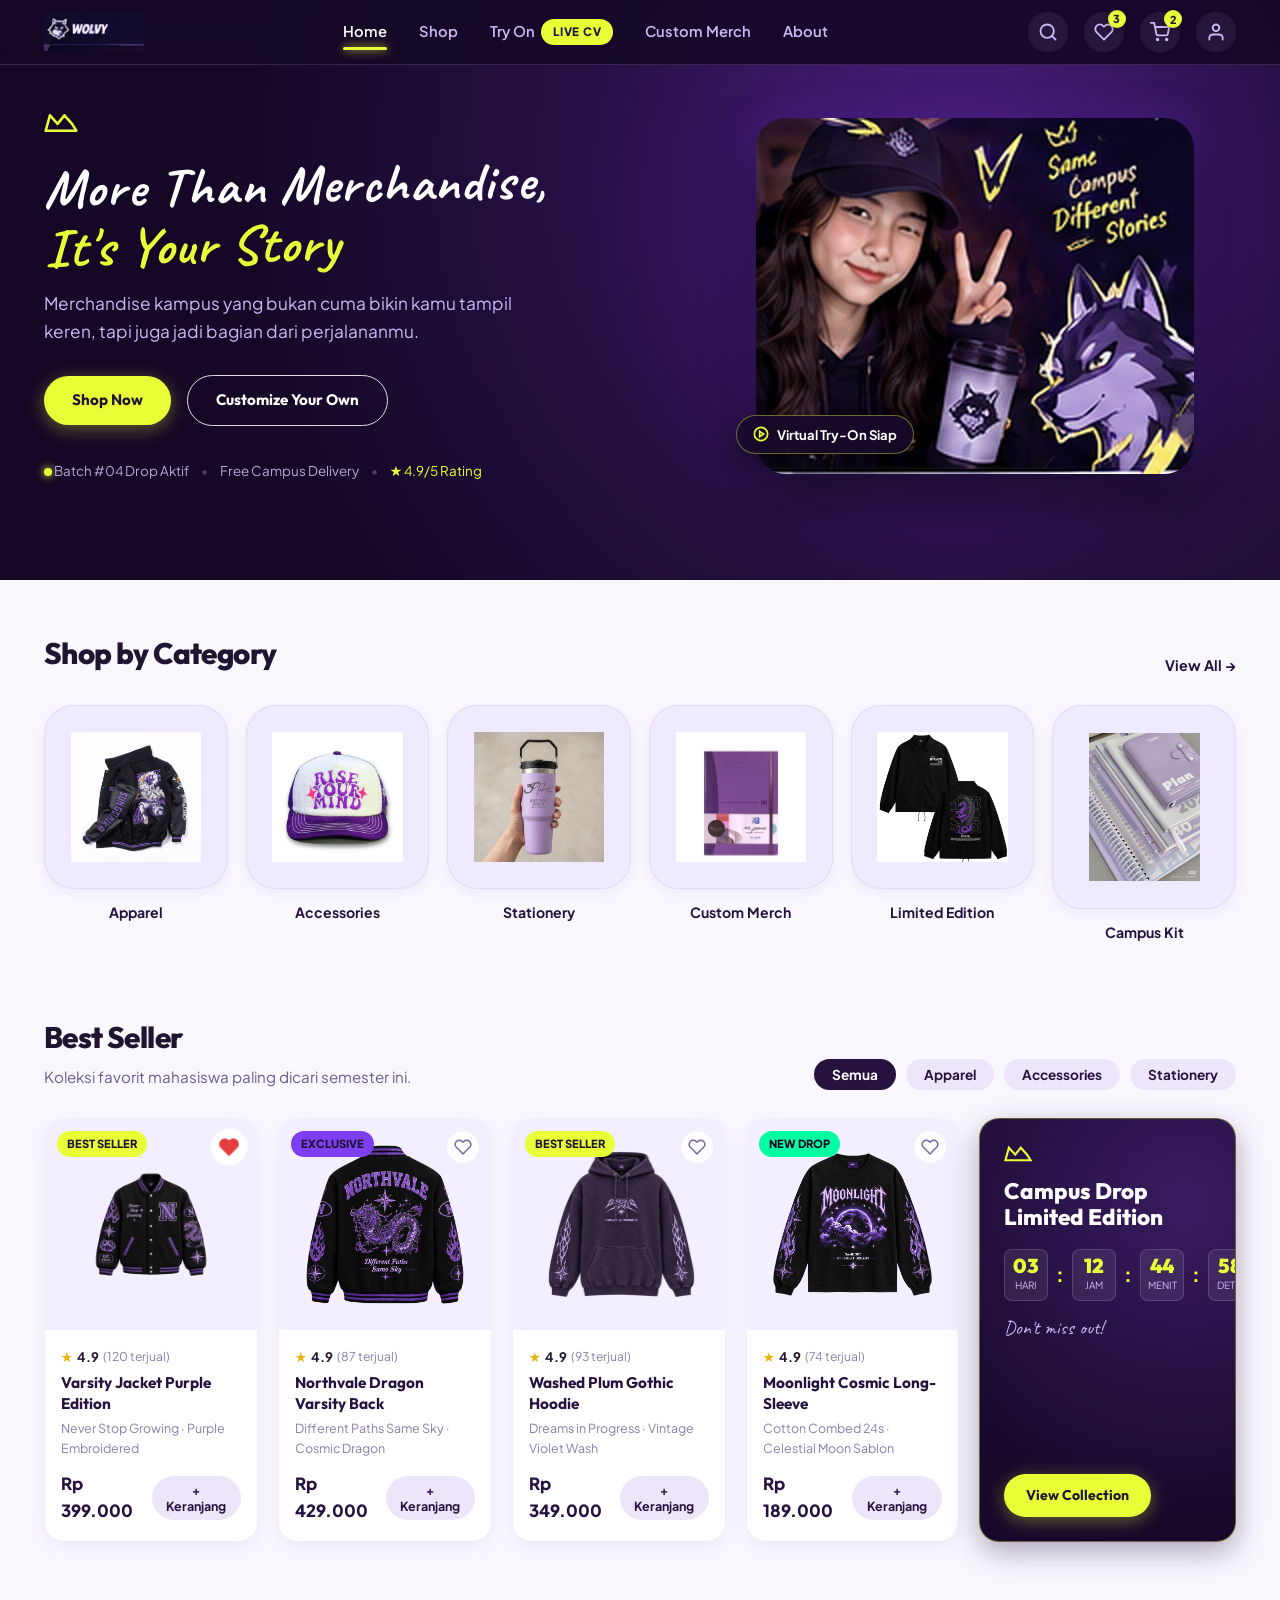
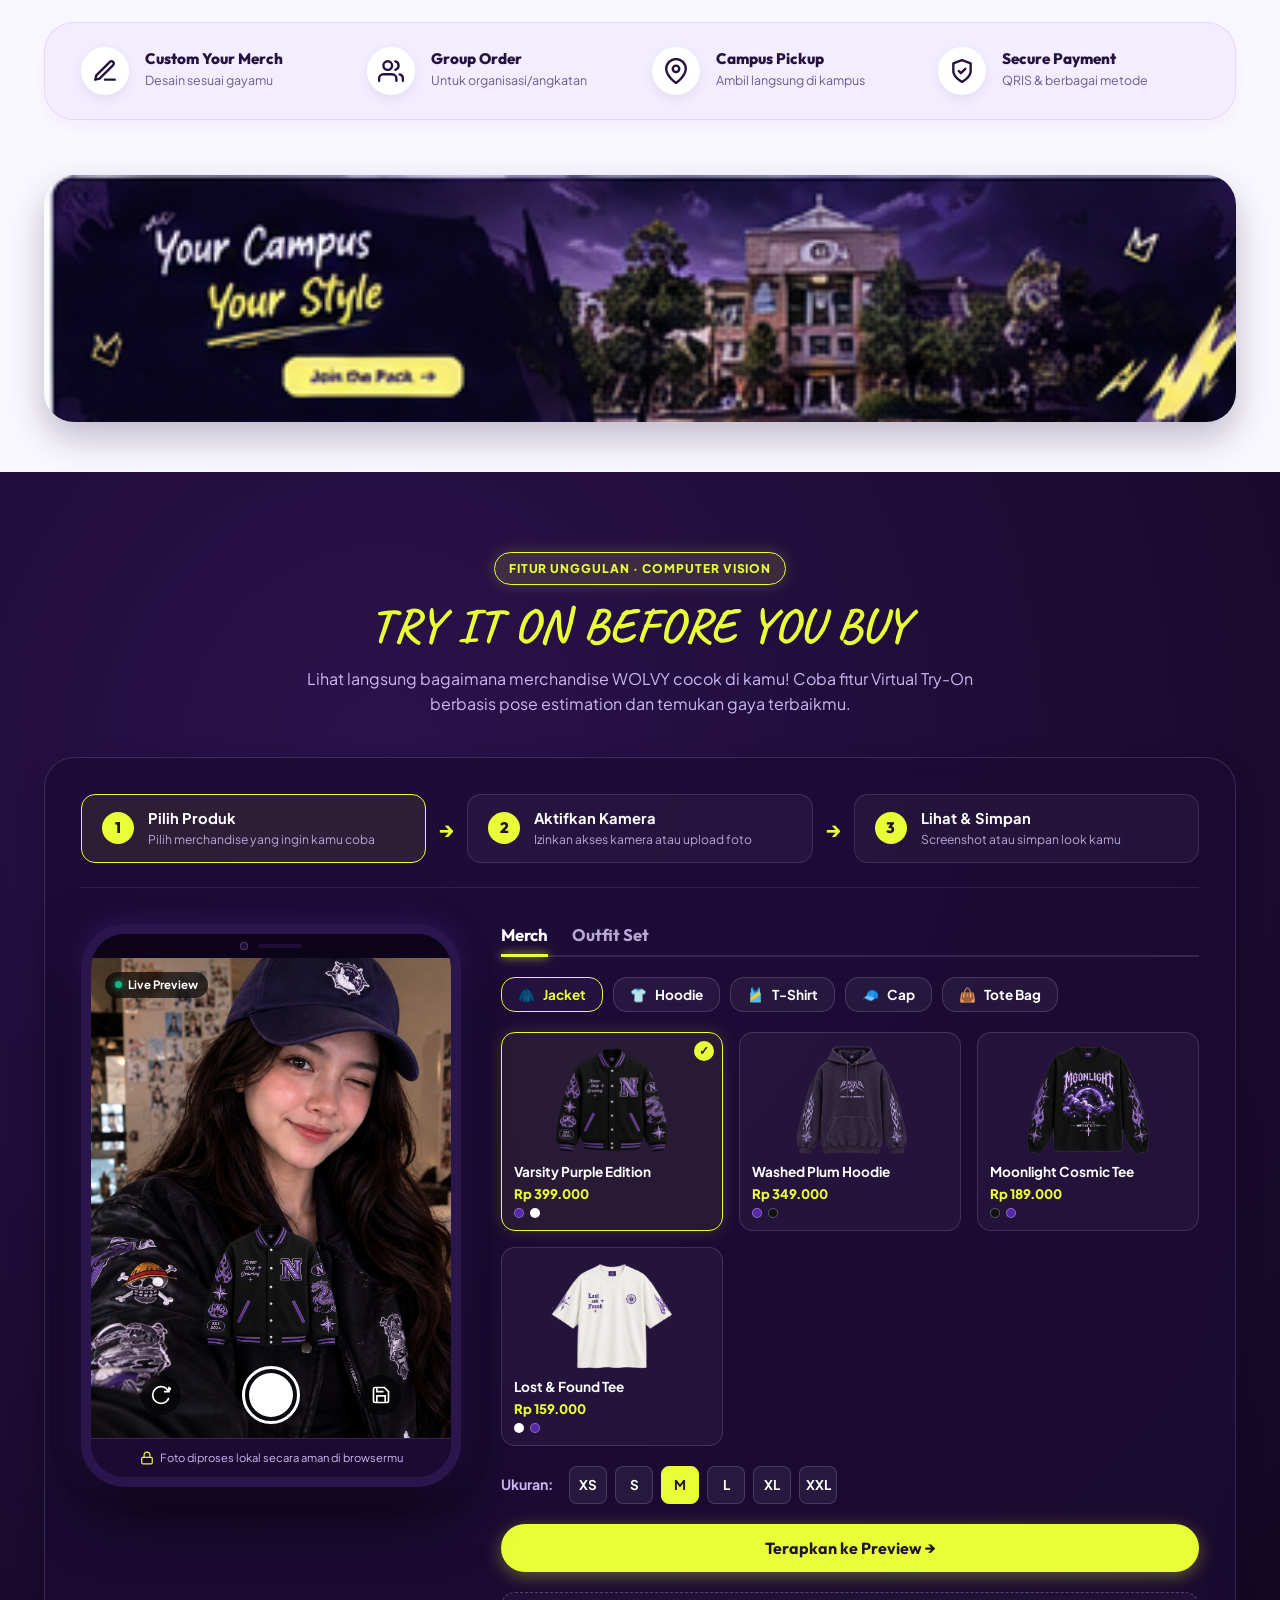
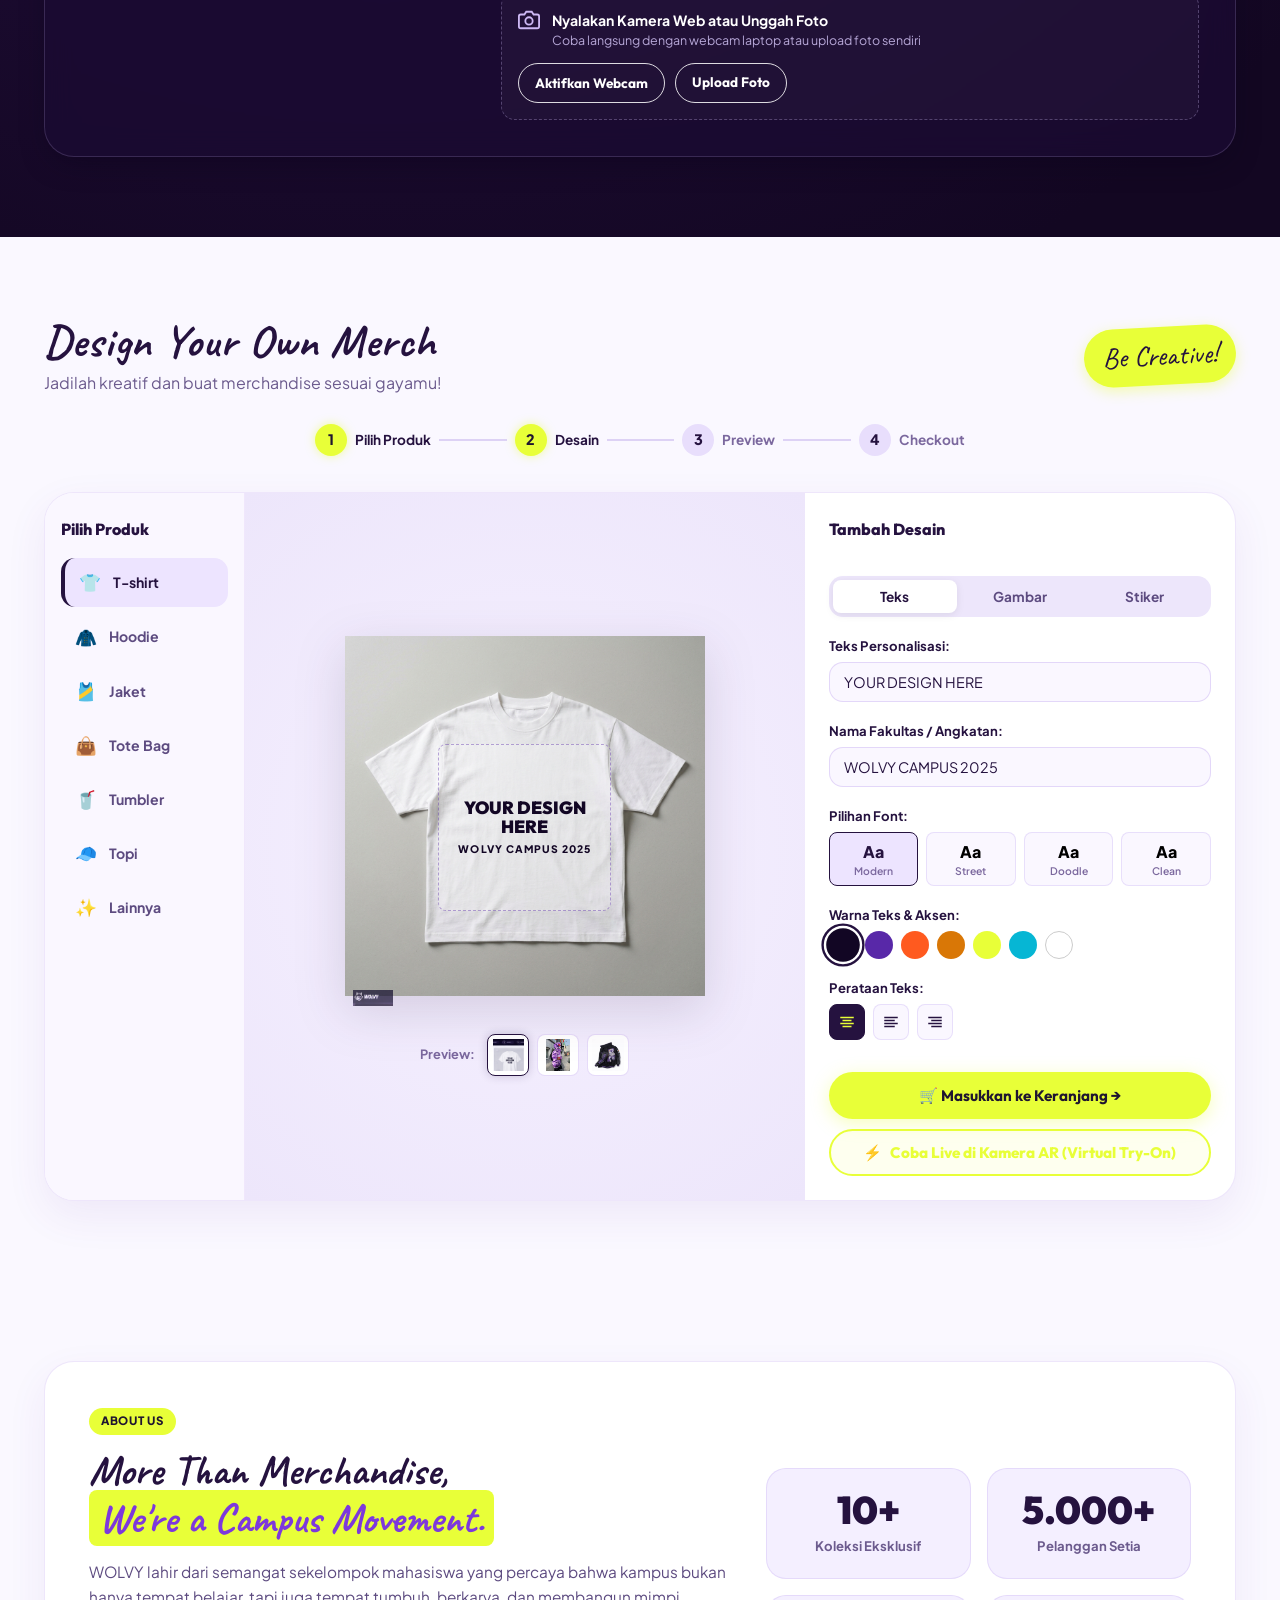
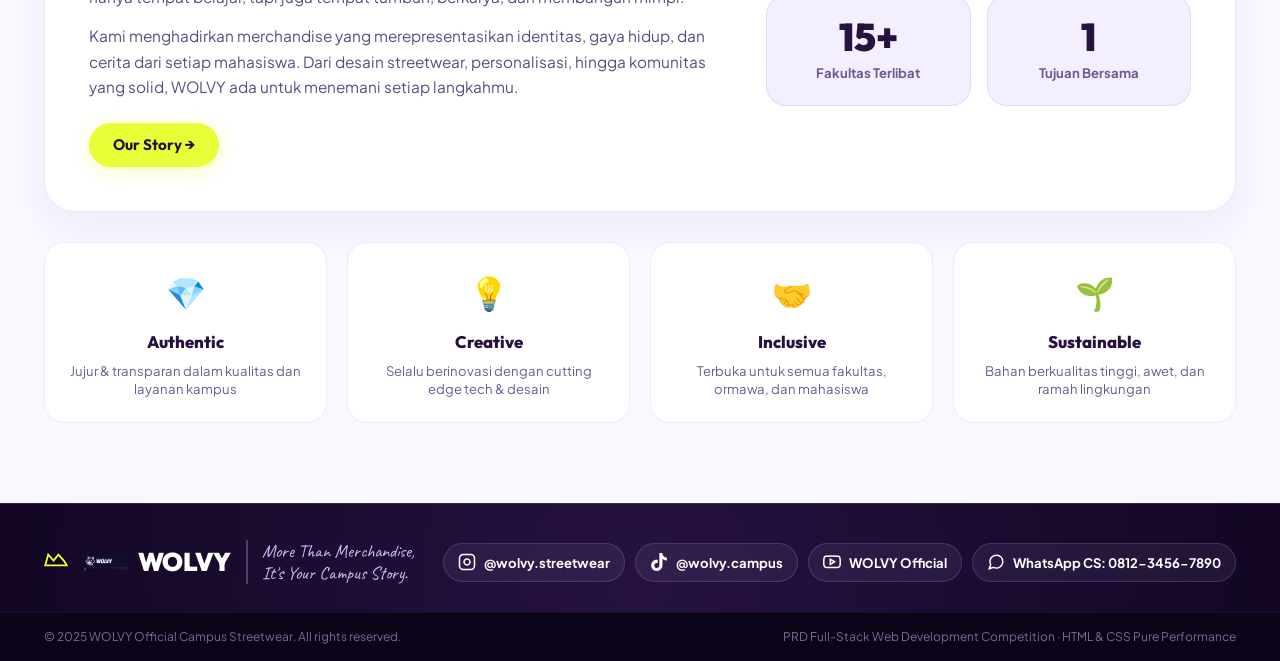
==== commit d03a40c8: "feat: add new product assets (tryon & prod images), update HTML/JS files, add fotoProduk folder" ====
--- a/index.html
+++ b/index.html
@@ -220,7 +220,9 @@
             <button class="btn-wishlist" aria-label="Tambah ke wishlist" data-id="1">
               <svg width="18" height="18" viewBox="0 0 24 24" fill="none" stroke="currentColor" stroke-width="2"><path d="M20.84 4.61a5.5 5.5 0 0 0-7.78 0L12 5.67l-1.06-1.06a5.5 5.5 0 0 0-7.78 7.78l1.06 1.06L12 21.23l7.78-7.78 1.06-1.06a5.5 5.5 0 0 0 0-7.78z"></path></svg>
             </button>
-            <img src="assets/varsity.jpg" alt="Varsity Jacket Purple Edition" class="product-img">
+            <a href="product-detail.html?id=1" style="display:flex; align-items:center; justify-content:center; width:100%; height:100%;">
+              <img src="assets/prod_varsity_purple.png" alt="Varsity Jacket Purple Edition" class="product-img">
+            </a>
             <div class="product-quick-overlay">
               <button class="btn-quick-view" data-product="1">Quick View</button>
             </div>
@@ -231,95 +233,104 @@
               <span class="rating-val">4.9</span>
               <span class="rating-count">(120 terjual)</span>
             </div>
-            <h3 class="product-title">Varsity Jacket Purple Edition</h3>
-            <p class="product-variant-hint">Purple Edition · Wolvy Emblem</p>
+            <h3 class="product-title"><a href="product-detail.html?id=1">Varsity Jacket Purple Edition</a></h3>
+            <p class="product-variant-hint">Never Stop Growing · Purple Embroidered</p>
             <div class="product-price-row">
               <span class="product-price">Rp 399.000</span>
-              <button class="btn-add-cart" data-id="1" data-name="Varsity Jacket Purple Edition" data-price="399000" data-img="assets/varsity.jpg">
+              <button class="btn-add-cart" data-id="1" data-name="Varsity Jacket Purple Edition" data-price="399000" data-img="assets/prod_varsity_purple.png">
                 + Keranjang
               </button>
             </div>
           </div>
         </div>
 
-        <!-- Product 2: Tote Bag Campus -->
-        <div class="product-card" data-cat="accessories">
+        <!-- Product 13: Northvale Dragon Varsity (Back Edition) -->
+        <div class="product-card" data-cat="apparel">
           <div class="product-thumb">
-            <button class="btn-wishlist" aria-label="Tambah ke wishlist" data-id="2">
+            <span class="product-tag tag-bestseller" style="background:#7E3FF2;">Exclusive</span>
+            <button class="btn-wishlist" aria-label="Tambah ke wishlist" data-id="13">
               <svg width="18" height="18" viewBox="0 0 24 24" fill="none" stroke="currentColor" stroke-width="2"><path d="M20.84 4.61a5.5 5.5 0 0 0-7.78 0L12 5.67l-1.06-1.06a5.5 5.5 0 0 0-7.78 7.78l1.06 1.06L12 21.23l7.78-7.78 1.06-1.06a5.5 5.5 0 0 0 0-7.78z"></path></svg>
             </button>
-            <img src="assets/totebag.jpg" alt="Tote Bag Campus" class="product-img">
+            <a href="product-detail.html?id=13" style="display:flex; align-items:center; justify-content:center; width:100%; height:100%;">
+              <img src="assets/prod_varsity_dragon.png" alt="Northvale Dragon Varsity Jacket" class="product-img">
+            </a>
             <div class="product-quick-overlay">
-              <button class="btn-quick-view" data-product="2">Quick View</button>
-            </div>
-          </div>
-          <div class="product-info">
-            <div class="product-rating">
-              <span class="star-icon">★</span>
-              <span class="rating-val">4.8</span>
-              <span class="rating-count">(95 terjual)</span>
-            </div>
-            <h3 class="product-title">Tote Bag Campus</h3>
-            <p class="product-variant-hint">Heavy Canvas · Laptop Fit</p>
-            <div class="product-price-row">
-              <span class="product-price">Rp 139.000</span>
-              <button class="btn-add-cart" data-id="2" data-name="Tote Bag Campus" data-price="139000" data-img="assets/totebag.jpg">
-                + Keranjang
-              </button>
-            </div>
-          </div>
-        </div>
-
-        <!-- Product 3: Cap Classic Navy -->
-        <div class="product-card" data-cat="accessories">
-          <div class="product-thumb">
-            <button class="btn-wishlist" aria-label="Tambah ke wishlist" data-id="3">
-              <svg width="18" height="18" viewBox="0 0 24 24" fill="none" stroke="currentColor" stroke-width="2"><path d="M20.84 4.61a5.5 5.5 0 0 0-7.78 0L12 5.67l-1.06-1.06a5.5 5.5 0 0 0-7.78 7.78l1.06 1.06L12 21.23l7.78-7.78 1.06-1.06a5.5 5.5 0 0 0 0-7.78z"></path></svg>
-            </button>
-            <img src="assets/topi.jpg" alt="Cap Classic Navy" class="product-img">
-            <div class="product-quick-overlay">
-              <button class="btn-quick-view" data-product="3">Quick View</button>
+              <button class="btn-quick-view" data-product="13">Quick View</button>
             </div>
           </div>
           <div class="product-info">
             <div class="product-rating">
               <span class="star-icon">★</span>
               <span class="rating-val">4.9</span>
-              <span class="rating-count">(88 terjual)</span>
-            </div>
-            <h3 class="product-title">Cap Classic Navy</h3>
-            <p class="product-variant-hint">Bordir 3D · Adjustable Strap</p>
+              <span class="rating-count">(87 terjual)</span>
+            </div>
+            <h3 class="product-title"><a href="product-detail.html?id=13">Northvale Dragon Varsity Back</a></h3>
+            <p class="product-variant-hint">Different Paths Same Sky · Cosmic Dragon</p>
             <div class="product-price-row">
-              <span class="product-price">Rp 149.000</span>
-              <button class="btn-add-cart" data-id="3" data-name="Cap Classic Navy" data-price="149000" data-img="assets/topi.jpg">
+              <span class="product-price">Rp 429.000</span>
+              <button class="btn-add-cart" data-id="13" data-name="Northvale Dragon Varsity Back" data-price="429000" data-img="assets/prod_varsity_dragon.png">
                 + Keranjang
               </button>
             </div>
           </div>
         </div>
 
-        <!-- Product 4: Hoodie Wolf Logo Black -->
+        <!-- Product 16: Washed Plum Gothic Graphic Hoodie -->
         <div class="product-card" data-cat="apparel">
           <div class="product-thumb">
-            <button class="btn-wishlist" aria-label="Tambah ke wishlist" data-id="4">
+            <span class="product-tag tag-bestseller">Best Seller</span>
+            <button class="btn-wishlist" aria-label="Tambah ke wishlist" data-id="16">
               <svg width="18" height="18" viewBox="0 0 24 24" fill="none" stroke="currentColor" stroke-width="2"><path d="M20.84 4.61a5.5 5.5 0 0 0-7.78 0L12 5.67l-1.06-1.06a5.5 5.5 0 0 0-7.78 7.78l1.06 1.06L12 21.23l7.78-7.78 1.06-1.06a5.5 5.5 0 0 0 0-7.78z"></path></svg>
             </button>
-            <img src="assets/hoodie.jpg" alt="Hoodie Wolf Logo Black" class="product-img">
+            <a href="product-detail.html?id=16" style="display:flex; align-items:center; justify-content:center; width:100%; height:100%;">
+              <img src="assets/prod_hoodie_plum.png" alt="Washed Plum Gothic Graphic Hoodie" class="product-img">
+            </a>
             <div class="product-quick-overlay">
-              <button class="btn-quick-view" data-product="4">Quick View</button>
+              <button class="btn-quick-view" data-product="16">Quick View</button>
             </div>
           </div>
           <div class="product-info">
             <div class="product-rating">
               <span class="star-icon">★</span>
-              <span class="rating-val">4.8</span>
-              <span class="rating-count">(110 terjual)</span>
-            </div>
-            <h3 class="product-title">Hoodie Wolf Logo Black</h3>
-            <p class="product-variant-hint">Cotton Fleece 330gsm</p>
+              <span class="rating-val">4.9</span>
+              <span class="rating-count">(93 terjual)</span>
+            </div>
+            <h3 class="product-title"><a href="product-detail.html?id=16">Washed Plum Gothic Hoodie</a></h3>
+            <p class="product-variant-hint">Dreams in Progress · Vintage Violet Wash</p>
             <div class="product-price-row">
-              <span class="product-price">Rp 299.000</span>
-              <button class="btn-add-cart" data-id="4" data-name="Hoodie Wolf Logo Black" data-price="299000" data-img="assets/p_hoodie.png">
+              <span class="product-price">Rp 349.000</span>
+              <button class="btn-add-cart" data-id="16" data-name="Washed Plum Gothic Hoodie" data-price="349000" data-img="assets/prod_hoodie_plum.png">
+                + Keranjang
+              </button>
+            </div>
+          </div>
+        </div>
+
+        <!-- Product 14: Moonlight Cosmic Gothic Long-Sleeve Tee -->
+        <div class="product-card" data-cat="apparel">
+          <div class="product-thumb">
+            <span class="product-tag tag-bestseller" style="background:#00FFA3; color:#120624;">New Drop</span>
+            <button class="btn-wishlist" aria-label="Tambah ke wishlist" data-id="14">
+              <svg width="18" height="18" viewBox="0 0 24 24" fill="none" stroke="currentColor" stroke-width="2"><path d="M20.84 4.61a5.5 5.5 0 0 0-7.78 0L12 5.67l-1.06-1.06a5.5 5.5 0 0 0-7.78 7.78l1.06 1.06L12 21.23l7.78-7.78 1.06-1.06a5.5 5.5 0 0 0 0-7.78z"></path></svg>
+            </button>
+            <a href="product-detail.html?id=14" style="display:flex; align-items:center; justify-content:center; width:100%; height:100%;">
+              <img src="assets/prod_longsleeve_moonlight.png" alt="Moonlight Cosmic Gothic Long-Sleeve Tee" class="product-img">
+            </a>
+            <div class="product-quick-overlay">
+              <button class="btn-quick-view" data-product="14">Quick View</button>
+            </div>
+          </div>
+          <div class="product-info">
+            <div class="product-rating">
+              <span class="star-icon">★</span>
+              <span class="rating-val">4.9</span>
+              <span class="rating-count">(74 terjual)</span>
+            </div>
+            <h3 class="product-title"><a href="product-detail.html?id=14">Moonlight Cosmic Long-Sleeve</a></h3>
+            <p class="product-variant-hint">Cotton Combed 24s · Celestial Moon Sablon</p>
+            <div class="product-price-row">
+              <span class="product-price">Rp 189.000</span>
+              <button class="btn-add-cart" data-id="14" data-name="Moonlight Cosmic Long-Sleeve" data-price="189000" data-img="assets/prod_longsleeve_moonlight.png">
                 + Keranjang
               </button>
             </div>
@@ -505,7 +516,7 @@
 
                 <!-- Product Overlay on Model -->
                 <div class="tryon-overlay-layer" id="tryonOverlay">
-                  <img src="assets/varsity_transparent.png" alt="Overlay Apparel" id="tryonOverlayAsset" class="overlay-item">
+                  <img src="assets/tryon_varsity_purple.png" alt="Overlay Apparel" id="tryonOverlayAsset" class="overlay-item">
                 </div>
 
                 <!-- Phone Camera Controls Overlay -->
@@ -562,42 +573,54 @@
             <!-- Merch Options Slider Cards -->
             <div class="merch-items-slider">
               <!-- Item 1 (Selected) -->
-              <div class="slider-item active" data-product-id="1" data-name="Varsity Jacket Purple Edition" data-price="Rp 399.000" data-img="assets/varsity_transparent.png">
+              <div class="slider-item active" data-product-id="1" data-name="Varsity Jacket Purple Edition" data-price="Rp 399.000" data-img="assets/tryon_varsity_purple.png">
                 <div class="slider-item-check">&#10003;</div>
-                <img src="assets/varsity.jpg" alt="Varsity Jacket" class="slider-img">
+                <img src="assets/prod_varsity_purple.png" alt="Varsity Jacket" class="slider-img">
                 <div class="slider-meta">
-                  <h4 class="slider-title">Varsity Jacket Purple Edition</h4>
+                  <h4 class="slider-title">Varsity Purple Edition</h4>
                   <span class="slider-price">Rp 399.000</span>
                   <div class="color-dots">
                     <span class="c-dot purple"></span>
-                    <span class="c-dot yellow"></span>
                     <span class="c-dot white"></span>
                   </div>
                 </div>
               </div>
 
               <!-- Item 2 -->
-              <div class="slider-item" data-product-id="4" data-name="Hoodie Wolf Logo Navy" data-price="Rp 299.000" data-img="assets/prod_hoodie_black.png">
-                <img src="assets/hoodie.jpg" alt="Hoodie Wolf Logo" class="slider-img">
+              <div class="slider-item" data-product-id="16" data-name="Washed Plum Gothic Hoodie" data-price="Rp 349.000" data-img="assets/tryon_hoodie_plum.png">
+                <img src="assets/prod_hoodie_plum.png" alt="Washed Plum Gothic Hoodie" class="slider-img">
                 <div class="slider-meta">
-                  <h4 class="slider-title">Hoodie Wolf Logo Navy</h4>
-                  <span class="slider-price">Rp 299.000</span>
+                  <h4 class="slider-title">Washed Plum Hoodie</h4>
+                  <span class="slider-price">Rp 349.000</span>
                   <div class="color-dots">
-                    <span class="c-dot navy"></span>
+                    <span class="c-dot purple"></span>
                     <span class="c-dot black"></span>
                   </div>
                 </div>
               </div>
 
               <!-- Item 3 -->
-              <div class="slider-item" data-product-id="11" data-name="T-Shirt Faculty Streetwear" data-price="Rp 149.000" data-img="assets/prod_tshirt.png">
-                <img src="assets/kaos.jpg" alt="T-Shirt Classic" class="slider-img">
+              <div class="slider-item" data-product-id="14" data-name="Moonlight Cosmic Long-Sleeve" data-price="Rp 189.000" data-img="assets/tryon_longsleeve_moonlight.png">
+                <img src="assets/prod_longsleeve_moonlight.png" alt="Moonlight Cosmic Long-Sleeve" class="slider-img">
                 <div class="slider-meta">
-                  <h4 class="slider-title">T-Shirt Faculty</h4>
-                  <span class="slider-price">Rp 149.000</span>
+                  <h4 class="slider-title">Moonlight Cosmic Tee</h4>
+                  <span class="slider-price">Rp 189.000</span>
                   <div class="color-dots">
                     <span class="c-dot black"></span>
+                    <span class="c-dot purple"></span>
+                  </div>
+                </div>
+              </div>
+
+              <!-- Item 4 -->
+              <div class="slider-item" data-product-id="15" data-name="Lost and Found Tee" data-price="Rp 159.000" data-img="assets/tryon_tshirt_lostfound.png">
+                <img src="assets/prod_tshirt_lostfound.png" alt="Lost and Found Tee" class="slider-img">
+                <div class="slider-meta">
+                  <h4 class="slider-title">Lost &amp; Found Tee</h4>
+                  <span class="slider-price">Rp 159.000</span>
+                  <div class="color-dots">
                     <span class="c-dot white"></span>
+                    <span class="c-dot purple"></span>
                   </div>
                 </div>
               </div>
